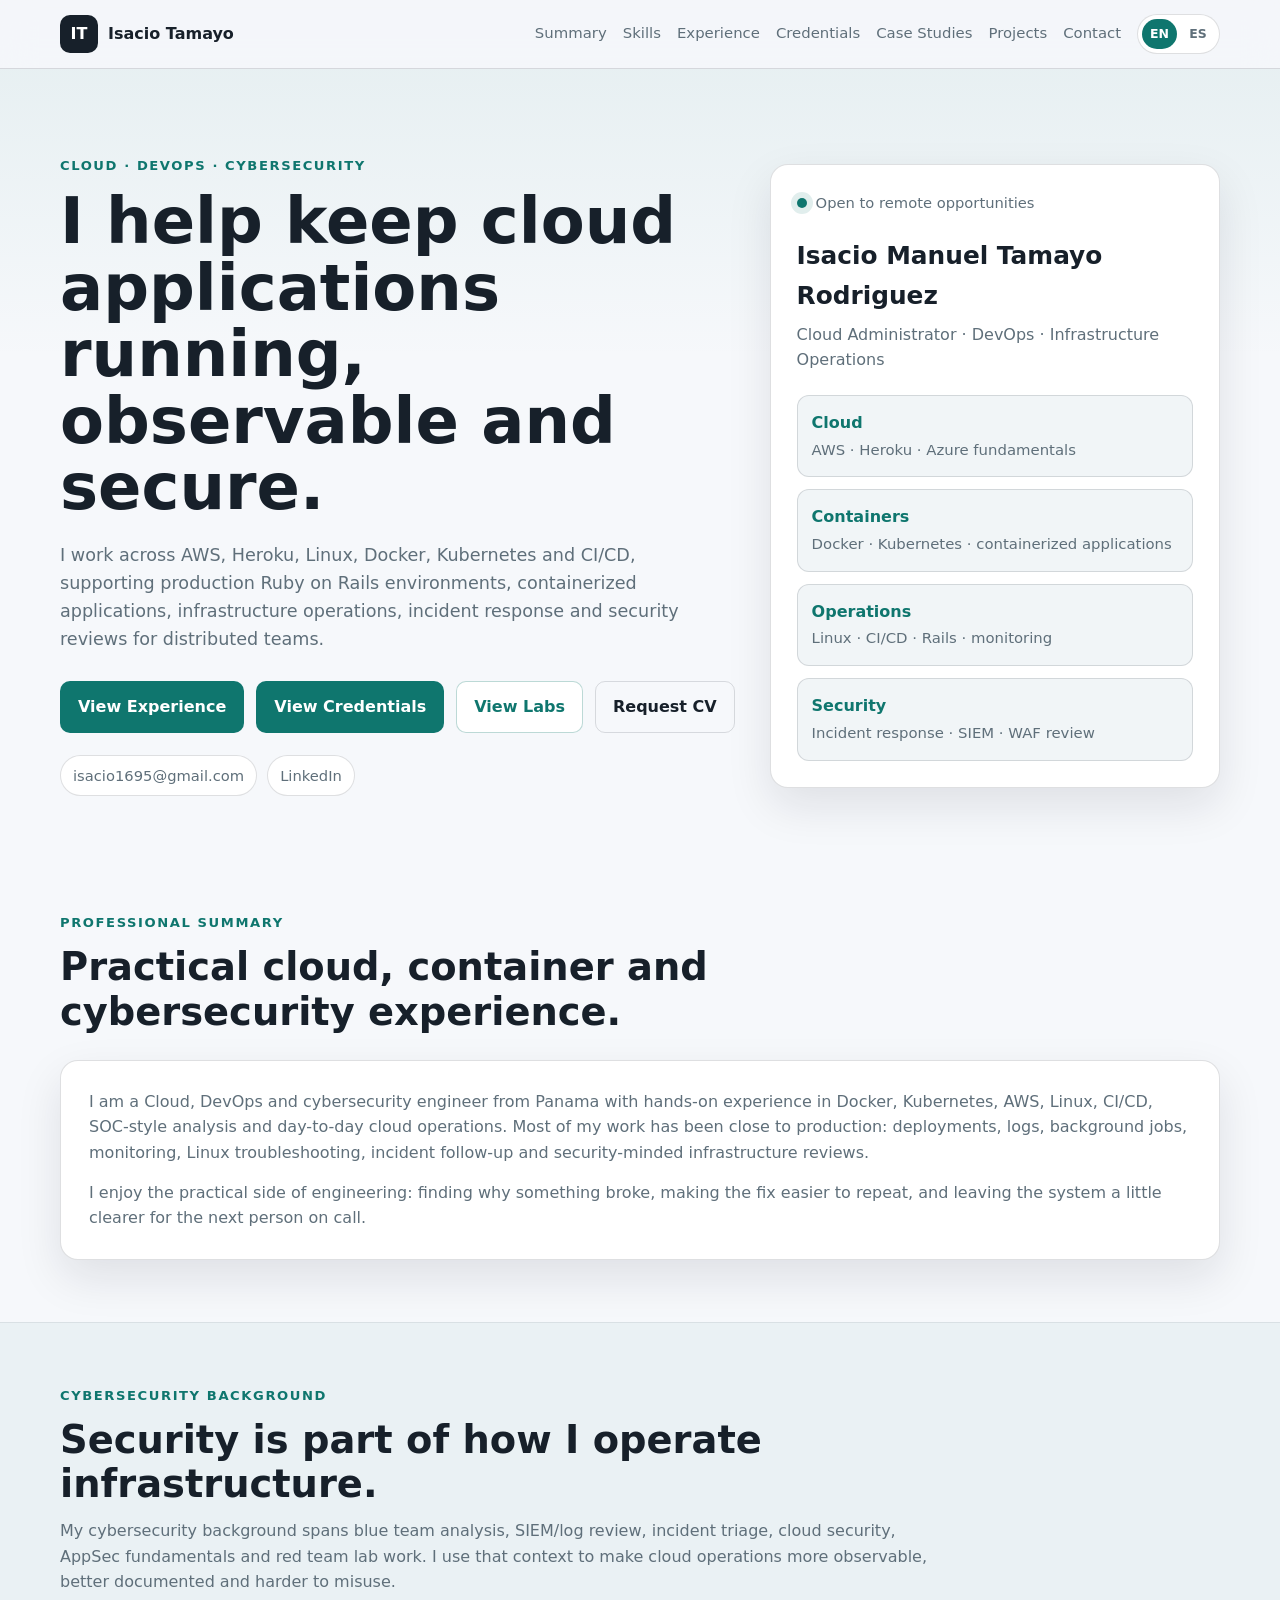
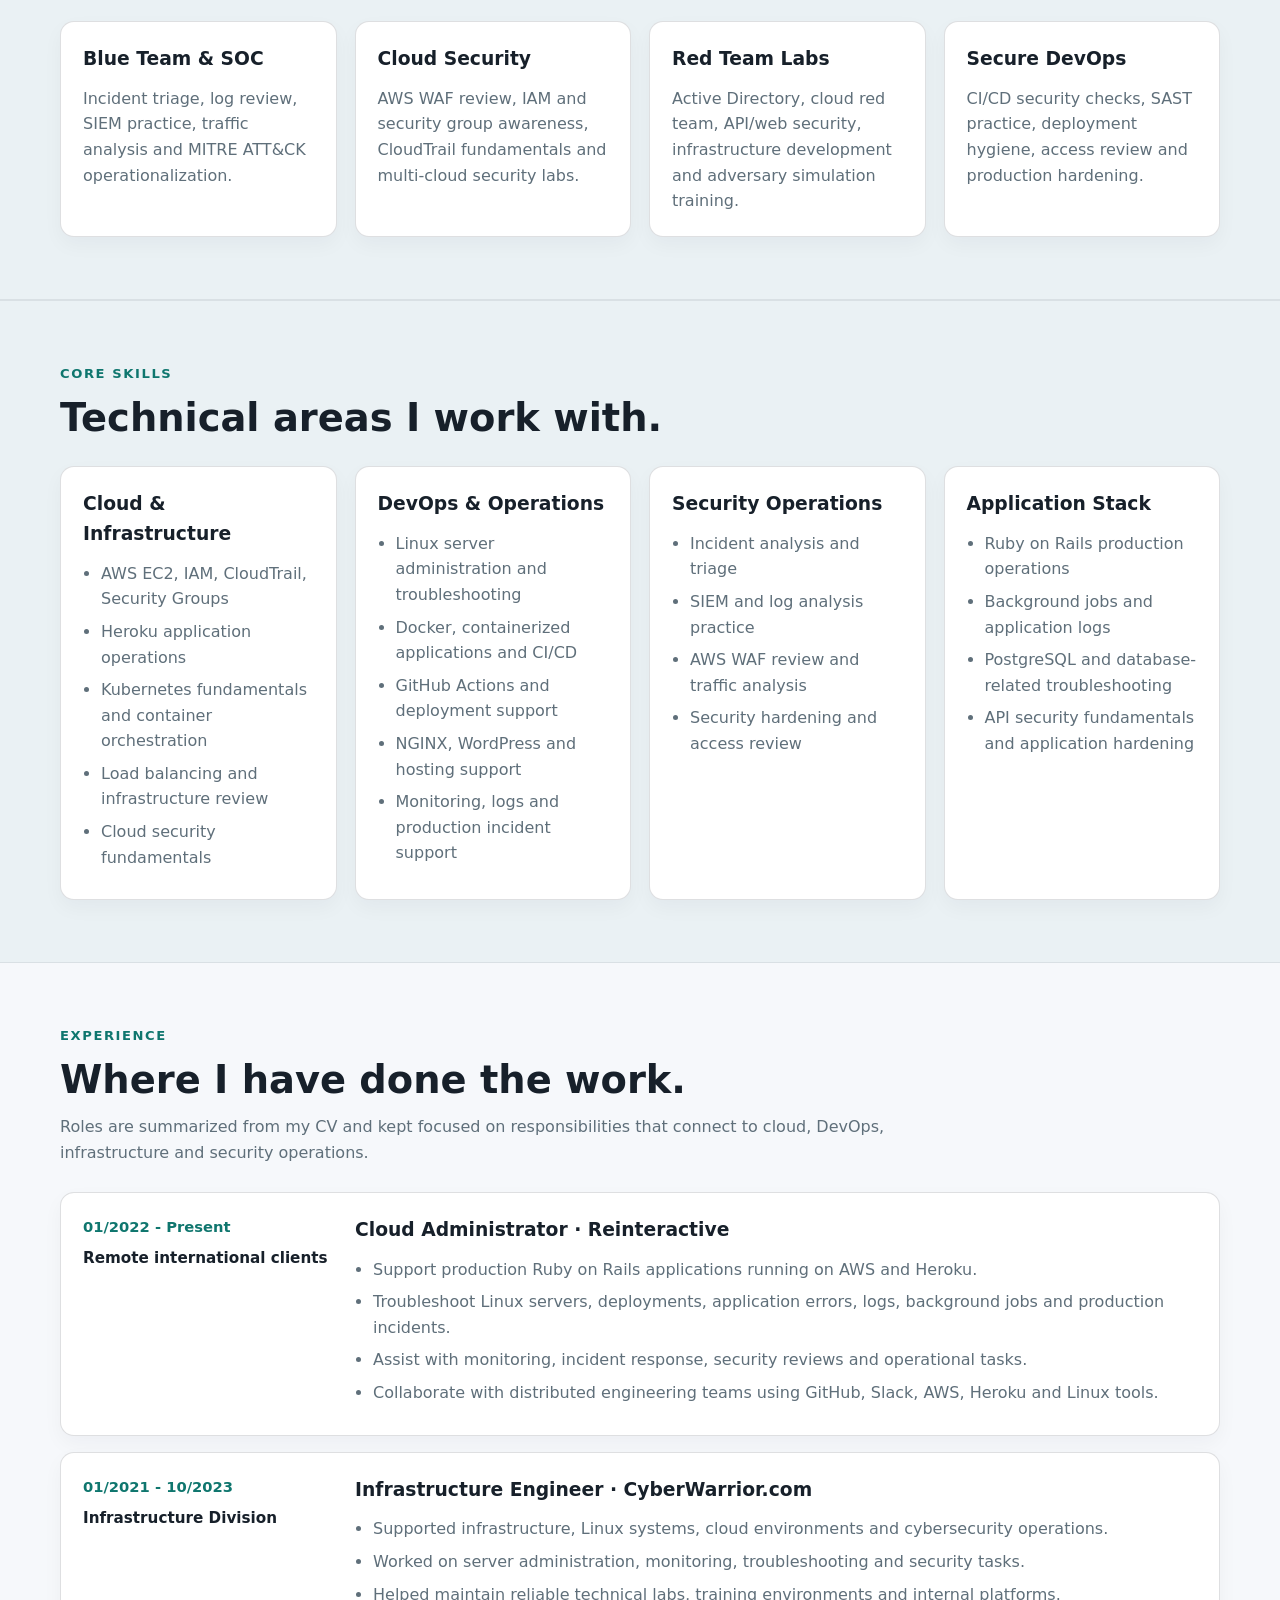
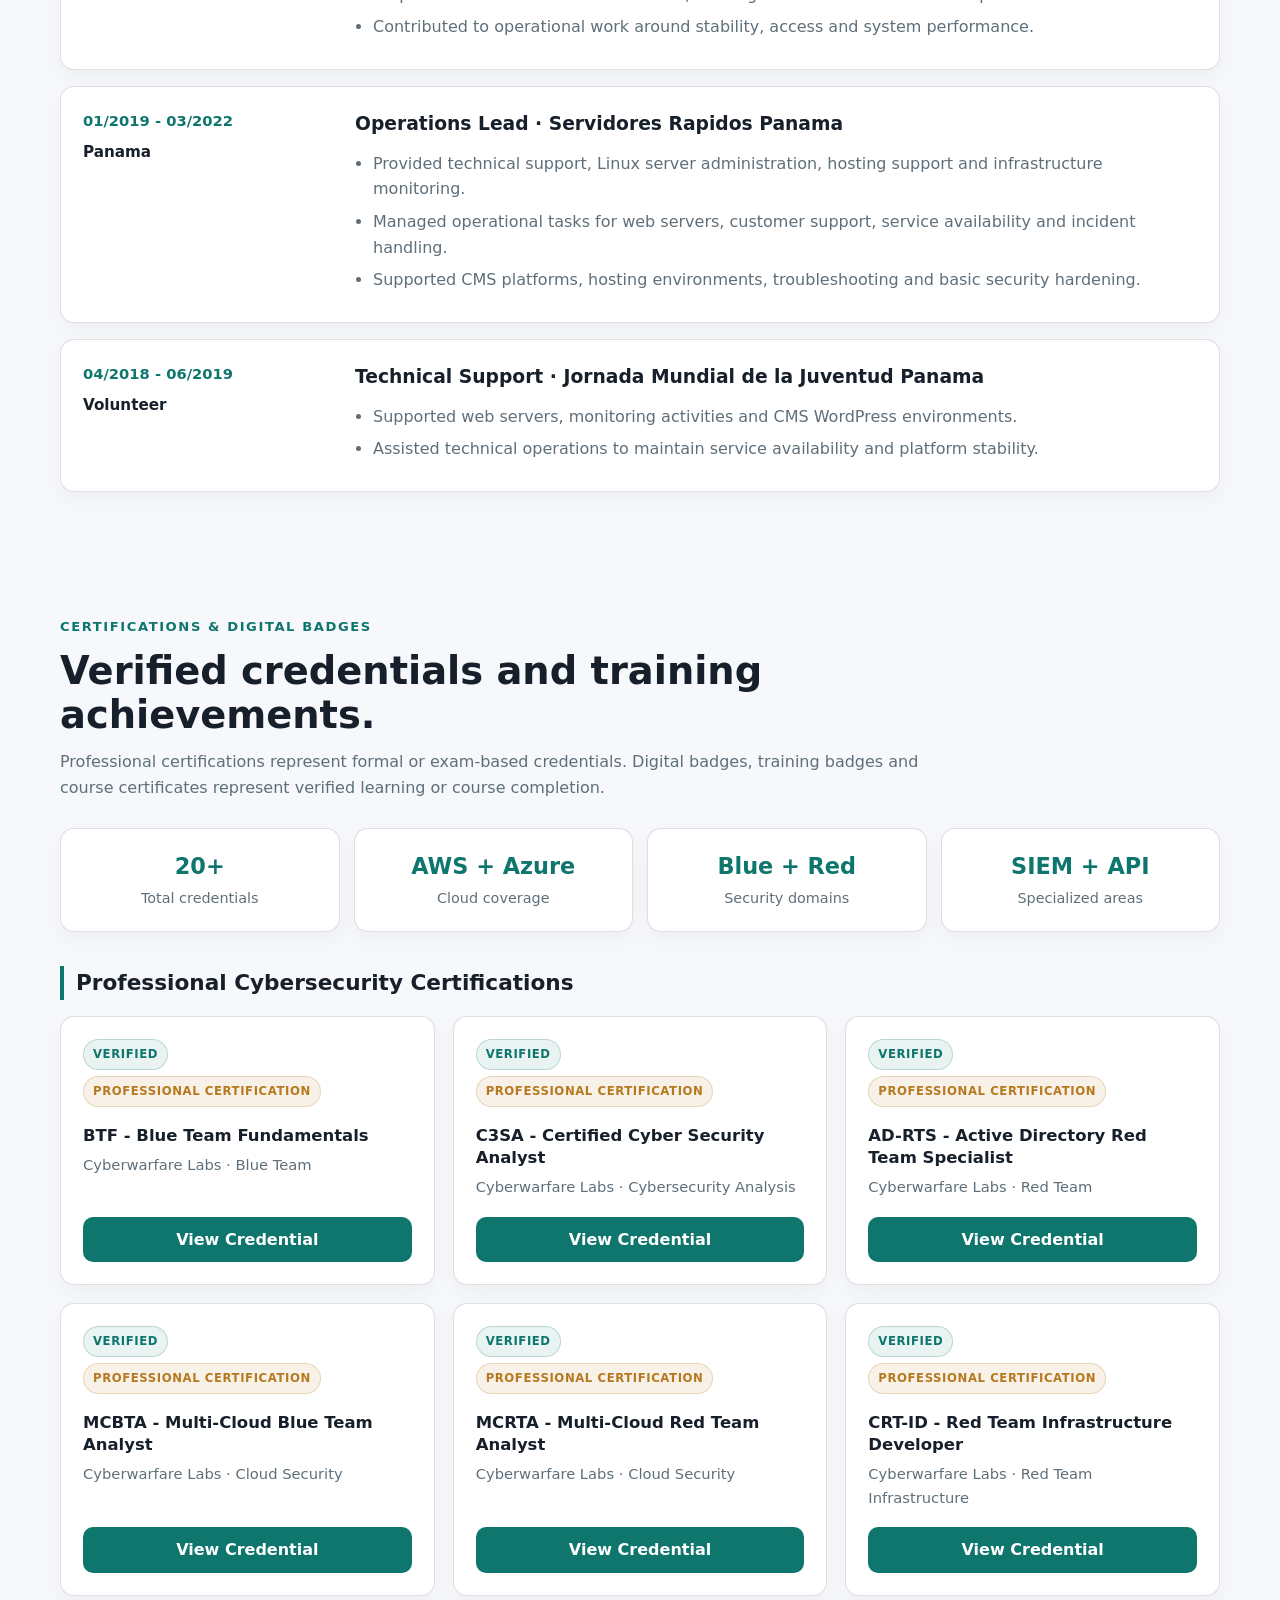
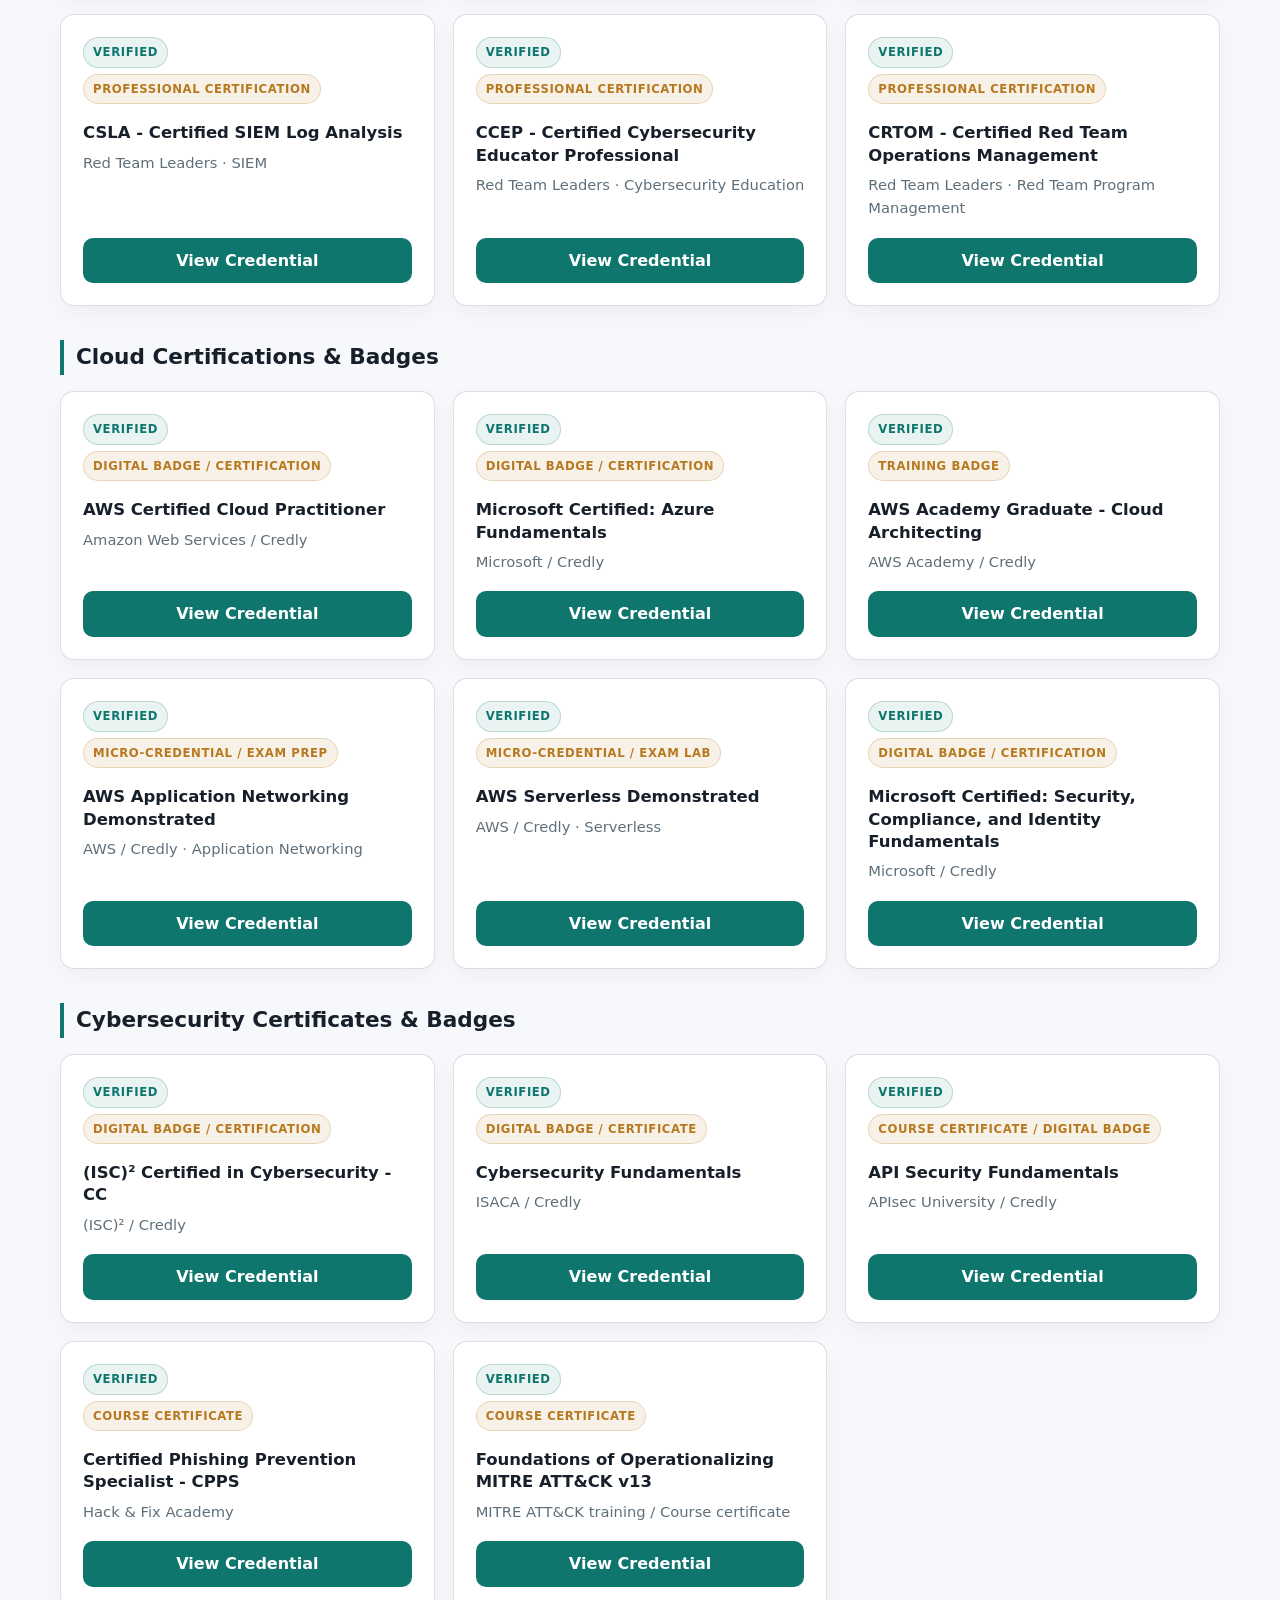
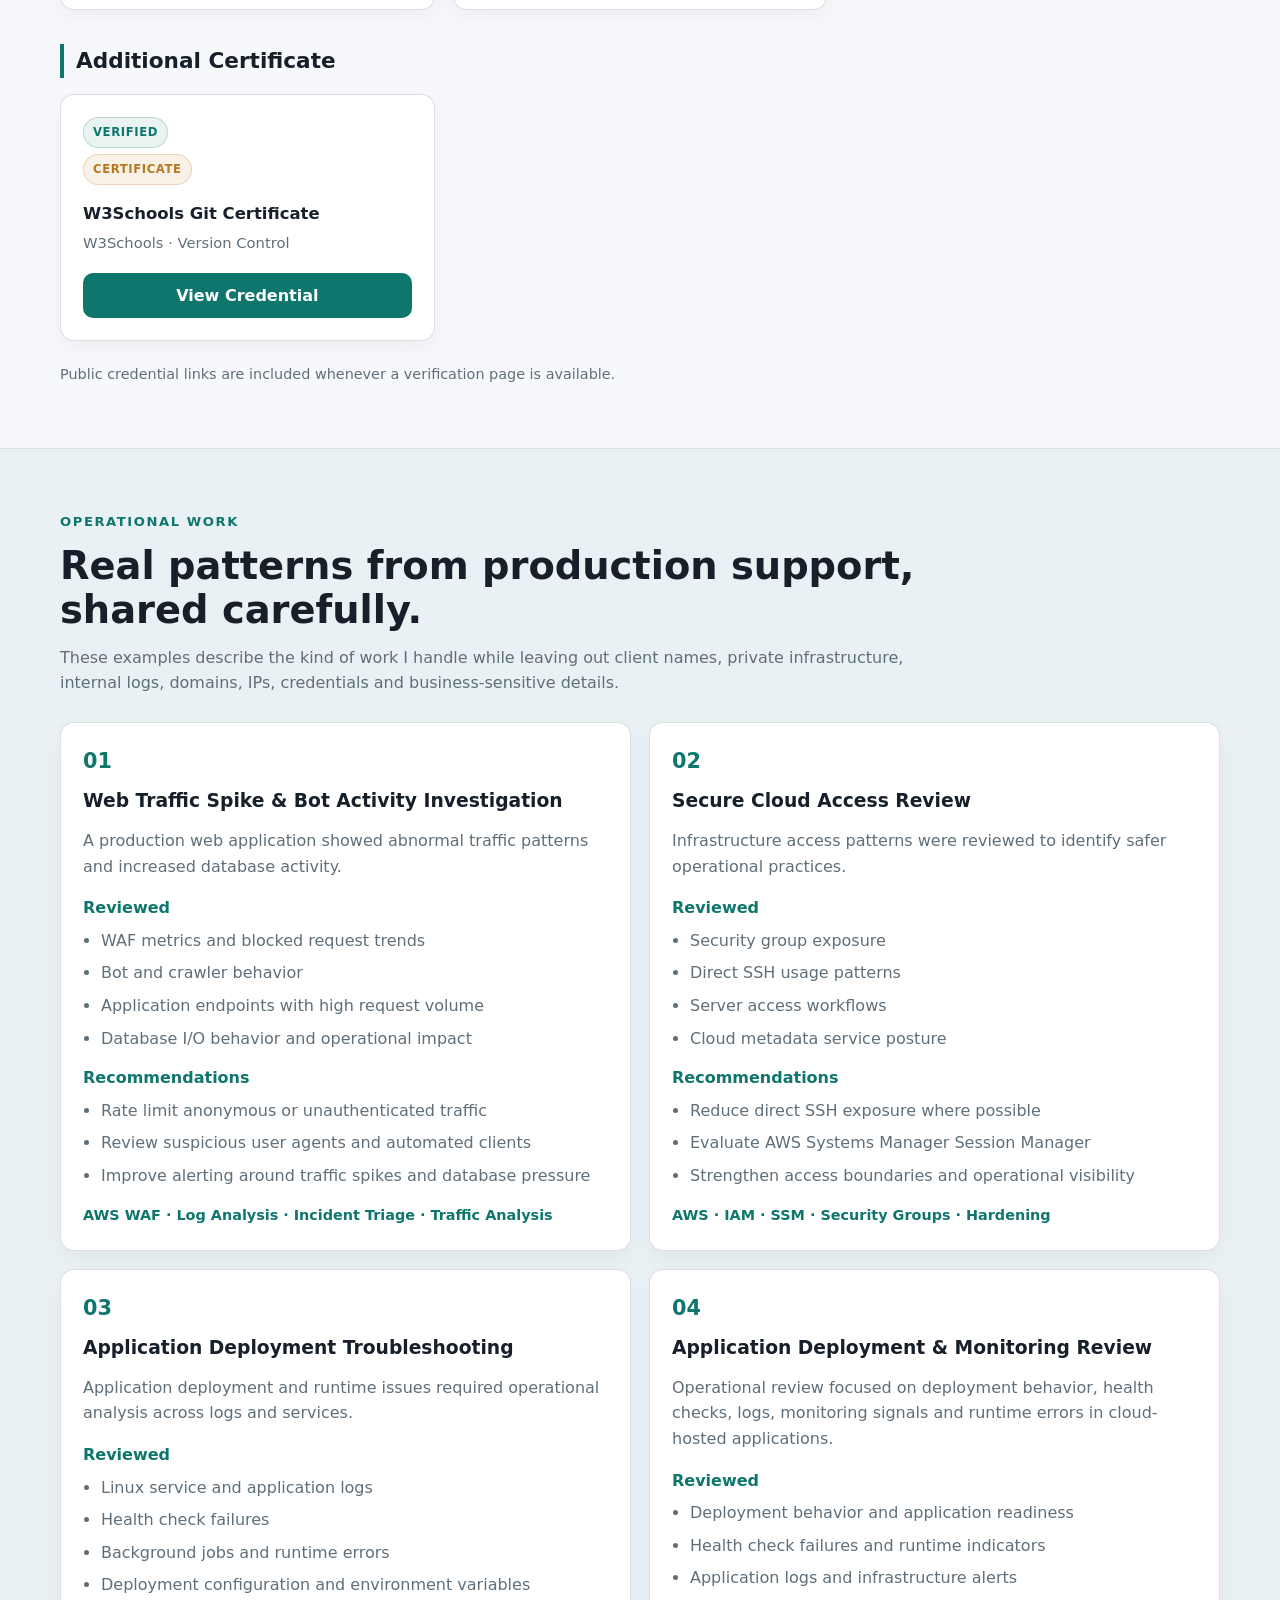
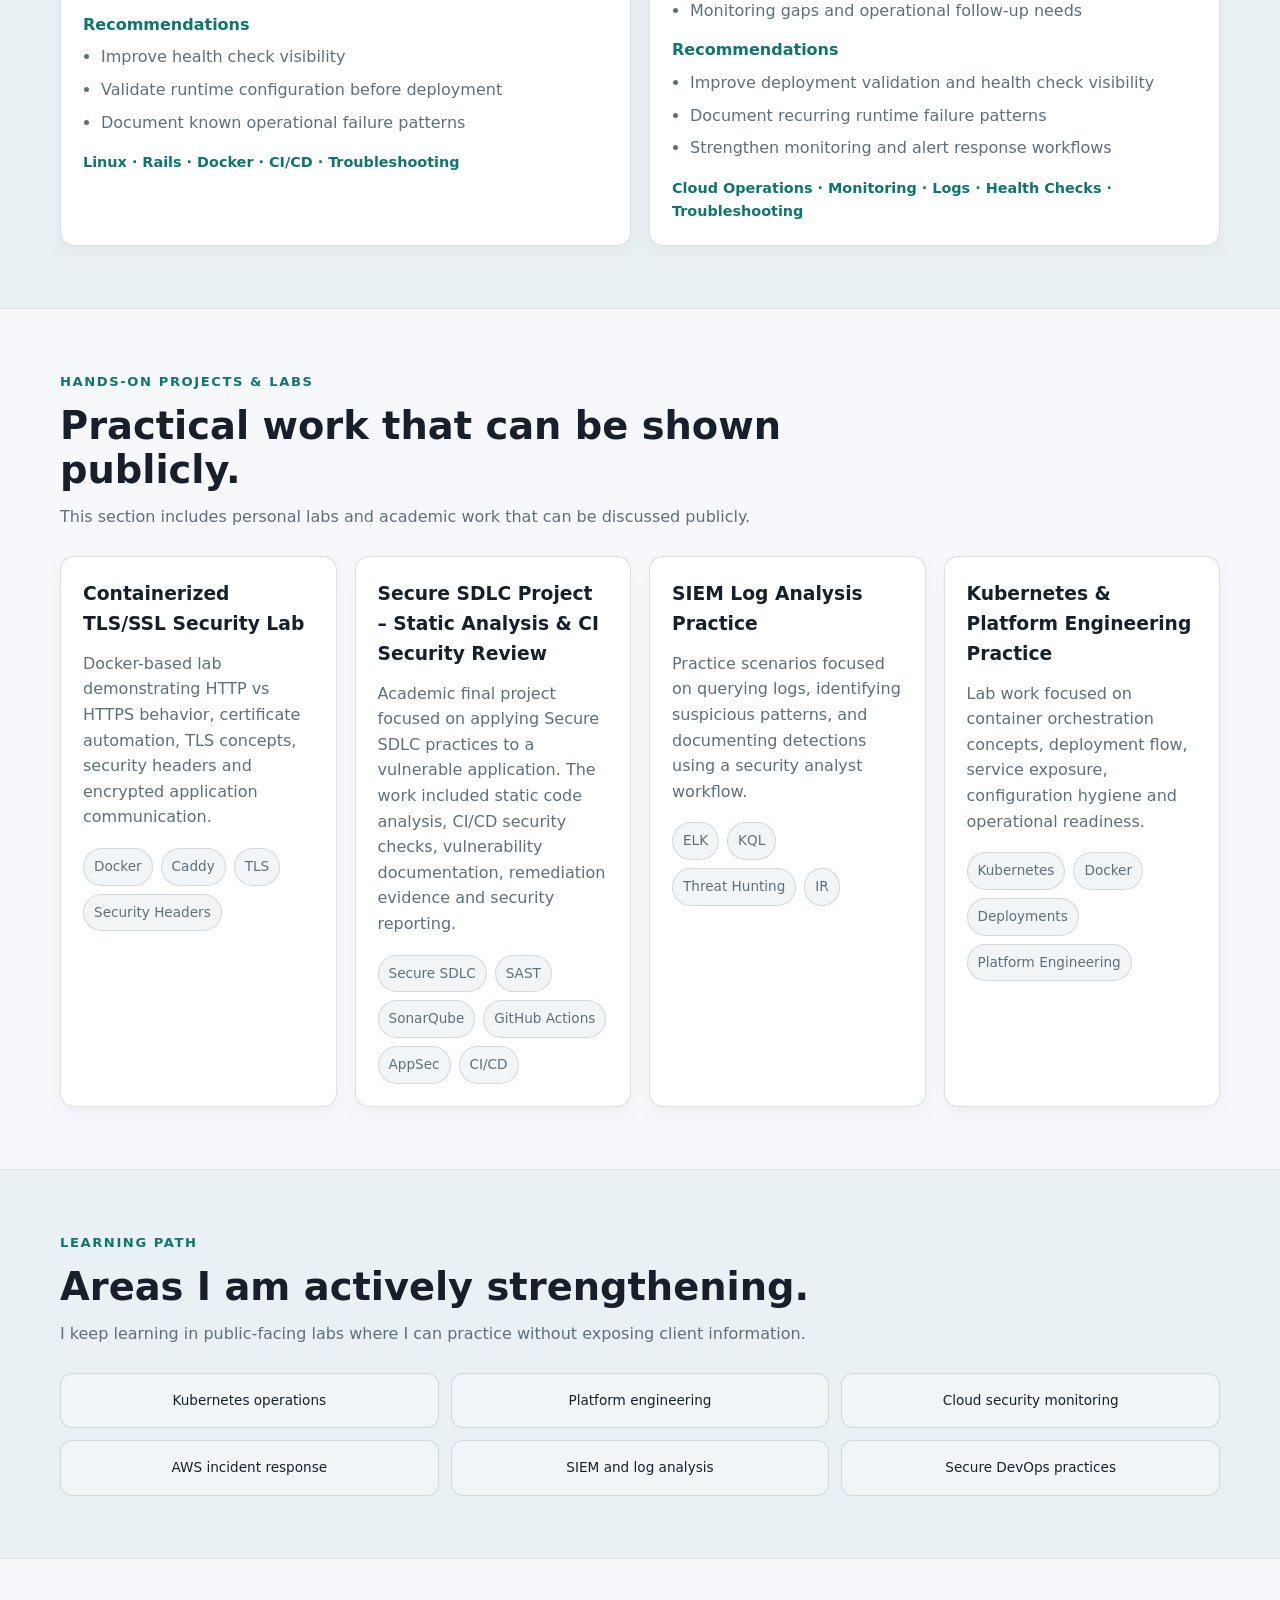
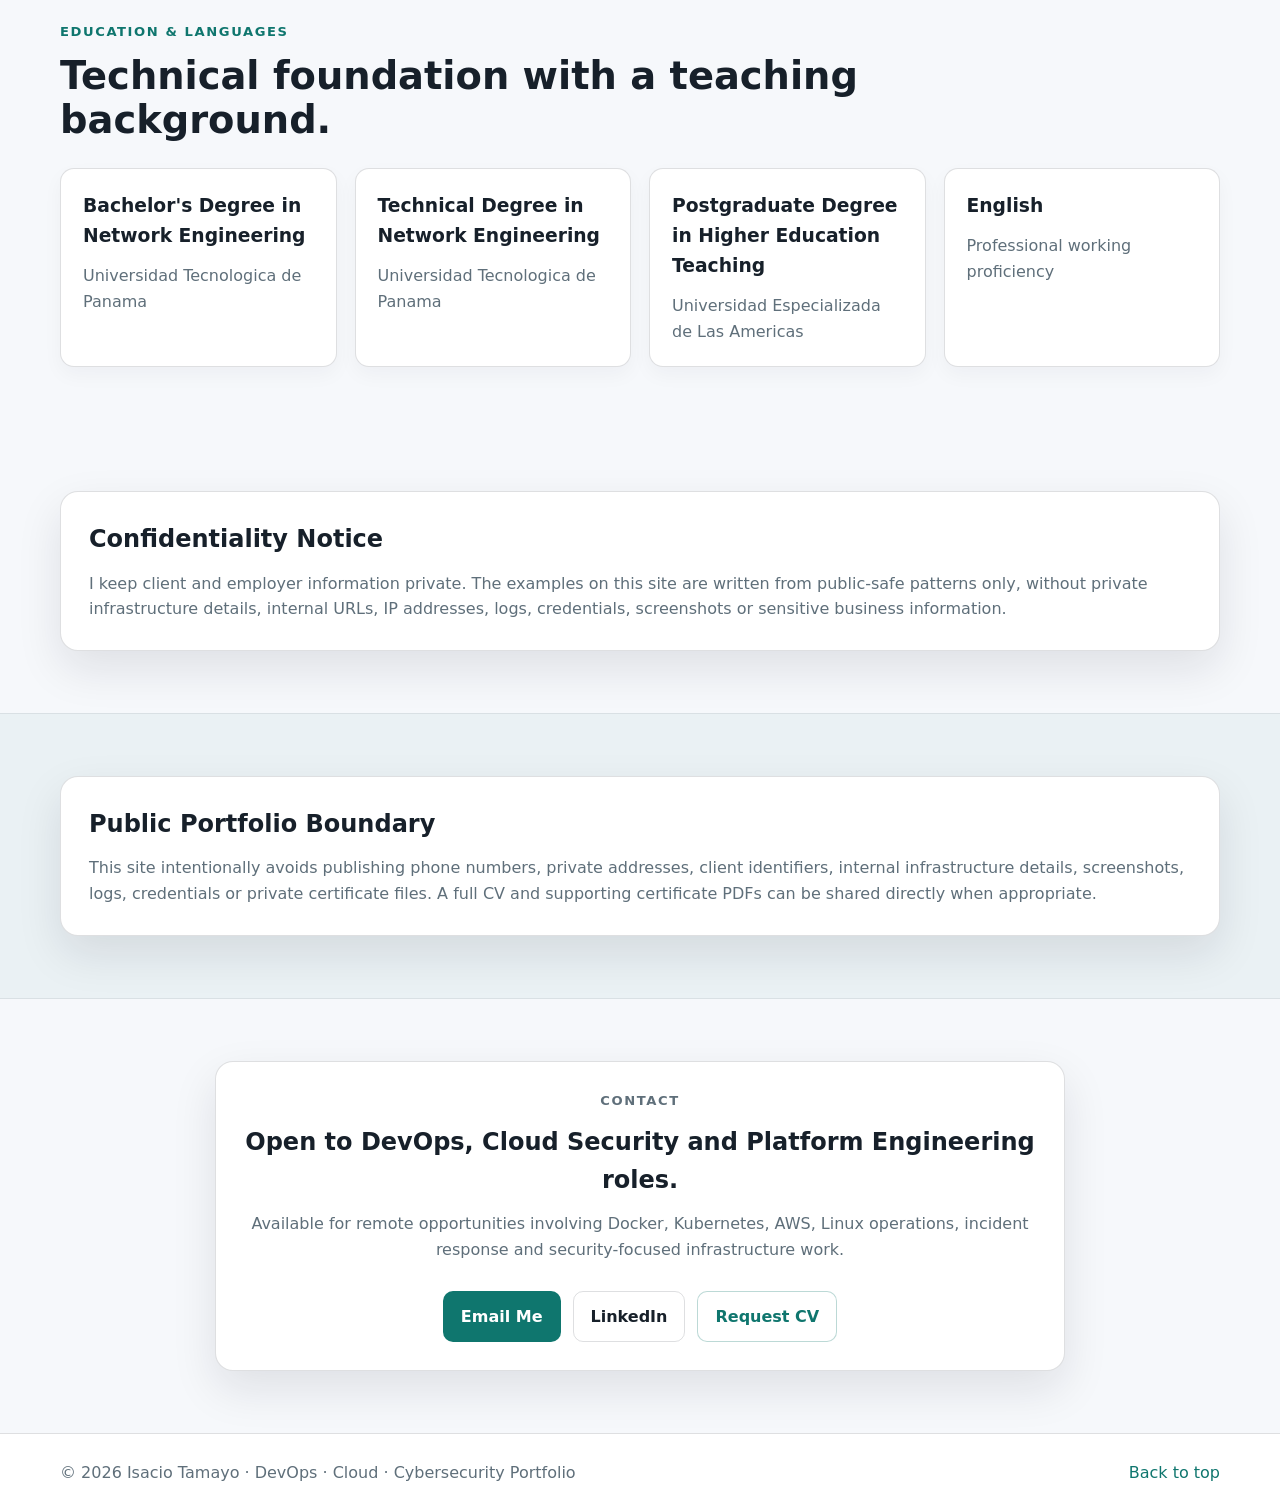
==== index.html @ c81ea937 "update portafolio" ====
<!DOCTYPE html>
<html lang="en">
<head>
  <meta charset="UTF-8" />
  <meta name="viewport" content="width=device-width, initial-scale=1.0" />

  <title>Isacio Tamayo | Cloud, DevOps & Cybersecurity Engineer</title>
  <meta name="description" content="Cloud, DevOps and Cybersecurity portfolio for Isacio Tamayo, focused on Docker, Kubernetes, AWS, Linux, CI/CD, production support, cloud security and incident response." />
  <meta name="author" content="Isacio Tamayo" />

  <meta property="og:title" content="Isacio Tamayo | Cloud, DevOps & Cybersecurity Engineer" />
  <meta property="og:description" content="Portfolio covering Docker, Kubernetes, AWS, Linux operations, CI/CD, production troubleshooting, blue team analysis, red team labs and cloud security." />
  <meta property="og:type" content="website" />
  <link rel="alternate" hreflang="en" href="index.html" />
  <link rel="alternate" hreflang="es" href="es.html" />

  <link rel="stylesheet" href="assets/css/styles.css" />
</head>

<body>
  <header class="site-header">
    <div class="container nav-wrap">
      <a class="brand" href="#top" aria-label="Home">
        <span class="brand-mark">IT</span>
        <span>Isacio Tamayo</span>
      </a>

      <div class="nav-right">
        <nav class="desktop-nav" aria-label="Main navigation">
          <a href="#summary">Summary</a>
          <a href="#skills">Skills</a>
          <a href="#experience">Experience</a>
          <a class="nav-priority" href="#certifications">Credentials</a>
          <a href="#case-studies">Case Studies</a>
          <a class="nav-priority" href="#projects">Projects</a>
          <a class="nav-priority" href="#contact">Contact</a>
        </nav>
        <div class="language-switch" aria-label="Language selector">
          <a class="active" href="index.html" aria-current="page">EN</a>
          <a href="es.html">ES</a>
        </div>
      </div>
    </div>
  </header>

  <main id="top">
    <section class="hero">
      <div class="container hero-grid">
        <div class="hero-content">
          <p class="eyebrow">Cloud · DevOps · Cybersecurity</p>
          <h1>I help keep cloud applications running, observable and secure.</h1>
          <p class="hero-text">
            I work across AWS, Heroku, Linux, Docker, Kubernetes and CI/CD, supporting production
            Ruby on Rails environments, containerized applications, infrastructure operations,
            incident response and security reviews for distributed teams.
          </p>

          <div class="hero-actions">
            <a class="btn primary" href="#experience">View Experience</a>
            <a class="btn primary" href="#certifications">View Credentials</a>
            <a class="btn secondary" href="#projects">View Labs</a>
            <a class="btn ghost" href="mailto:isacio1695@gmail.com?subject=CV%20request%20-%20Isacio%20Tamayo">Request CV</a>
          </div>

          <div class="contact-pills">
            <a href="mailto:isacio1695@gmail.com">isacio1695@gmail.com</a>
            <a href="https://www.linkedin.com/in/isaciotamayo/" target="_blank" rel="noopener noreferrer">LinkedIn</a>
          </div>
        </div>

        <aside class="hero-card" aria-label="Profile snapshot">
          <div class="hero-card-top">
            <span class="status-dot"></span>
            <span>Open to remote opportunities</span>
          </div>

          <h2>Isacio Manuel Tamayo Rodriguez</h2>
          <p>Cloud Administrator · DevOps · Infrastructure Operations</p>

          <div class="snapshot-grid">
            <div>
              <strong>Cloud</strong>
              <span>AWS · Heroku · Azure fundamentals</span>
            </div>
            <div>
              <strong>Containers</strong>
              <span>Docker · Kubernetes · containerized applications</span>
            </div>
            <div>
              <strong>Operations</strong>
              <span>Linux · CI/CD · Rails · monitoring</span>
            </div>
            <div>
              <strong>Security</strong>
              <span>Incident response · SIEM · WAF review</span>
            </div>
          </div>
        </aside>
      </div>
    </section>

    <section id="summary" class="section">
      <div class="container">
        <div class="section-heading">
          <p class="eyebrow">Professional Summary</p>
          <h2>Practical cloud, container and cybersecurity experience.</h2>
        </div>

        <div class="summary-card">
          <p>
            I am a Cloud, DevOps and cybersecurity engineer from Panama with hands-on experience in Docker,
            Kubernetes, AWS, Linux, CI/CD, SOC-style analysis and day-to-day cloud operations. Most of my work has been close
            to production: deployments, logs, background jobs, monitoring, Linux troubleshooting,
            incident follow-up and security-minded infrastructure reviews.
          </p>
          <p>
            I enjoy the practical side of engineering: finding why something broke, making the fix easier
            to repeat, and leaving the system a little clearer for the next person on call.
          </p>
        </div>
      </div>
    </section>

    <section id="security-background" class="section alt">
      <div class="container">
        <div class="section-heading">
          <p class="eyebrow">Cybersecurity Background</p>
          <h2>Security is part of how I operate infrastructure.</h2>
          <p class="section-note">
            My cybersecurity background spans blue team analysis, SIEM/log review, incident triage,
            cloud security, AppSec fundamentals and red team lab work. I use that context to make cloud
            operations more observable, better documented and harder to misuse.
          </p>
        </div>

        <div class="security-grid">
          <article class="security-card">
            <h3>Blue Team & SOC</h3>
            <p>Incident triage, log review, SIEM practice, traffic analysis and MITRE ATT&CK operationalization.</p>
          </article>
          <article class="security-card">
            <h3>Cloud Security</h3>
            <p>AWS WAF review, IAM and security group awareness, CloudTrail fundamentals and multi-cloud security labs.</p>
          </article>
          <article class="security-card">
            <h3>Red Team Labs</h3>
            <p>Active Directory, cloud red team, API/web security, infrastructure development and adversary simulation training.</p>
          </article>
          <article class="security-card">
            <h3>Secure DevOps</h3>
            <p>CI/CD security checks, SAST practice, deployment hygiene, access review and production hardening.</p>
          </article>
        </div>
      </div>
    </section>

    <section id="skills" class="section alt">
      <div class="container">
        <div class="section-heading">
          <p class="eyebrow">Core Skills</p>
          <h2>Technical areas I work with.</h2>
        </div>

        <div class="skills-grid">
          <article class="skill-card">
            <h3>Cloud & Infrastructure</h3>
            <ul>
              <li>AWS EC2, IAM, CloudTrail, Security Groups</li>
              <li>Heroku application operations</li>
              <li>Kubernetes fundamentals and container orchestration</li>
              <li>Load balancing and infrastructure review</li>
              <li>Cloud security fundamentals</li>
            </ul>
          </article>

          <article class="skill-card">
            <h3>DevOps & Operations</h3>
            <ul>
              <li>Linux server administration and troubleshooting</li>
              <li>Docker, containerized applications and CI/CD</li>
              <li>GitHub Actions and deployment support</li>
              <li>NGINX, WordPress and hosting support</li>
              <li>Monitoring, logs and production incident support</li>
            </ul>
          </article>

          <article class="skill-card">
            <h3>Security Operations</h3>
            <ul>
              <li>Incident analysis and triage</li>
              <li>SIEM and log analysis practice</li>
              <li>AWS WAF review and traffic analysis</li>
              <li>Security hardening and access review</li>
            </ul>
          </article>

          <article class="skill-card">
            <h3>Application Stack</h3>
            <ul>
              <li>Ruby on Rails production operations</li>
              <li>Background jobs and application logs</li>
              <li>PostgreSQL and database-related troubleshooting</li>
              <li>API security fundamentals and application hardening</li>
            </ul>
          </article>
        </div>
      </div>
    </section>

    <section id="experience" class="section">
      <div class="container">
        <div class="section-heading">
          <p class="eyebrow">Experience</p>
          <h2>Where I have done the work.</h2>
          <p class="section-note">
            Roles are summarized from my CV and kept focused on responsibilities that connect to cloud,
            DevOps, infrastructure and security operations.
          </p>
        </div>

        <div class="experience-list">
          <article class="experience-card">
            <div class="experience-meta">
              <span>01/2022 - Present</span>
              <strong>Remote international clients</strong>
            </div>
            <div>
              <h3>Cloud Administrator · Reinteractive</h3>
              <ul>
                <li>Support production Ruby on Rails applications running on AWS and Heroku.</li>
                <li>Troubleshoot Linux servers, deployments, application errors, logs, background jobs and production incidents.</li>
                <li>Assist with monitoring, incident response, security reviews and operational tasks.</li>
                <li>Collaborate with distributed engineering teams using GitHub, Slack, AWS, Heroku and Linux tools.</li>
              </ul>
            </div>
          </article>

          <article class="experience-card">
            <div class="experience-meta">
              <span>01/2021 - 10/2023</span>
              <strong>Infrastructure Division</strong>
            </div>
            <div>
              <h3>Infrastructure Engineer · CyberWarrior.com</h3>
              <ul>
                <li>Supported infrastructure, Linux systems, cloud environments and cybersecurity operations.</li>
                <li>Worked on server administration, monitoring, troubleshooting and security tasks.</li>
                <li>Helped maintain reliable technical labs, training environments and internal platforms.</li>
                <li>Contributed to operational work around stability, access and system performance.</li>
              </ul>
            </div>
          </article>

          <article class="experience-card">
            <div class="experience-meta">
              <span>01/2019 - 03/2022</span>
              <strong>Panama</strong>
            </div>
            <div>
              <h3>Operations Lead · Servidores Rapidos Panama</h3>
              <ul>
                <li>Provided technical support, Linux server administration, hosting support and infrastructure monitoring.</li>
                <li>Managed operational tasks for web servers, customer support, service availability and incident handling.</li>
                <li>Supported CMS platforms, hosting environments, troubleshooting and basic security hardening.</li>
              </ul>
            </div>
          </article>

          <article class="experience-card">
            <div class="experience-meta">
              <span>04/2018 - 06/2019</span>
              <strong>Volunteer</strong>
            </div>
            <div>
              <h3>Technical Support · Jornada Mundial de la Juventud Panama</h3>
              <ul>
                <li>Supported web servers, monitoring activities and CMS WordPress environments.</li>
                <li>Assisted technical operations to maintain service availability and platform stability.</li>
              </ul>
            </div>
          </article>
        </div>
      </div>
    </section>

    <section id="certifications" class="section">
      <div class="container">
        <div class="section-heading">
          <p class="eyebrow">Certifications & Digital Badges</p>
          <h2>Verified credentials and training achievements.</h2>
          <p class="section-note">
            Professional certifications represent formal or exam-based credentials. Digital badges, training badges
            and course certificates represent verified learning or course completion.
          </p>
        </div>

        <div class="credential-stats">
          <div><strong>20+</strong><span>Total credentials</span></div>
          <div><strong>AWS + Azure</strong><span>Cloud coverage</span></div>
          <div><strong>Blue + Red</strong><span>Security domains</span></div>
          <div><strong>SIEM + API</strong><span>Specialized areas</span></div>
        </div>

        <div class="credential-section">
          <h3>Professional Cybersecurity Certifications</h3>
          <div class="credential-grid">
            <article class="credential-card">
              <span class="badge verified">Verified</span>
              <span class="badge type">Professional Certification</span>
              <h4>BTF - Blue Team Fundamentals</h4>
              <p>Cyberwarfare Labs · Blue Team</p>
              <a href="https://labs.cyberwarfare.live/credential/achievement/69460b5f9f54e3df3cbbfce0" target="_blank" rel="noopener noreferrer">View Credential</a>
            </article>

            <article class="credential-card">
              <span class="badge verified">Verified</span>
              <span class="badge type">Professional Certification</span>
              <h4>C3SA - Certified Cyber Security Analyst</h4>
              <p>Cyberwarfare Labs · Cybersecurity Analysis</p>
              <a href="https://labs.cyberwarfare.live/credential/achievement/696ad4a96d896ee834707cb6" target="_blank" rel="noopener noreferrer">View Credential</a>
            </article>

            <article class="credential-card">
              <span class="badge verified">Verified</span>
              <span class="badge type">Professional Certification</span>
              <h4>AD-RTS - Active Directory Red Team Specialist</h4>
              <p>Cyberwarfare Labs · Red Team</p>
              <a href="https://labs.cyberwarfare.live/credential/achievement/69ef076441c9cc82906744a0" target="_blank" rel="noopener noreferrer">View Credential</a>
            </article>

            <article class="credential-card">
              <span class="badge verified">Verified</span>
              <span class="badge type">Professional Certification</span>
              <h4>MCBTA - Multi-Cloud Blue Team Analyst</h4>
              <p>Cyberwarfare Labs · Cloud Security</p>
              <a href="https://labs.cyberwarfare.live/credential/achievement/69be17f53f6937a0d91e0193" target="_blank" rel="noopener noreferrer">View Credential</a>
            </article>

            <article class="credential-card">
              <span class="badge verified">Verified</span>
              <span class="badge type">Professional Certification</span>
              <h4>MCRTA - Multi-Cloud Red Team Analyst</h4>
              <p>Cyberwarfare Labs · Cloud Security</p>
              <a href="https://labs.cyberwarfare.live/credential/achievement/69b8d61ac7ba6425e4980924" target="_blank" rel="noopener noreferrer">View Credential</a>
            </article>

            <article class="credential-card">
              <span class="badge verified">Verified</span>
              <span class="badge type">Professional Certification</span>
              <h4>CRT-ID - Red Team Infrastructure Developer</h4>
              <p>Cyberwarfare Labs · Red Team Infrastructure</p>
              <a href="https://labs.cyberwarfare.live/credential/achievement/69f3f2f10f828a8de6c752f9" target="_blank" rel="noopener noreferrer">View Credential</a>
            </article>

            <article class="credential-card">
              <span class="badge verified">Verified</span>
              <span class="badge type">Professional Certification</span>
              <h4>CSLA - Certified SIEM Log Analysis</h4>
              <p>Red Team Leaders · SIEM</p>
              <a href="https://courses.redteamleaders.com/exam-completion/099fa897246fdd3c" target="_blank" rel="noopener noreferrer">View Credential</a>
            </article>

            <article class="credential-card">
              <span class="badge verified">Verified</span>
              <span class="badge type">Professional Certification</span>
              <h4>CCEP - Certified Cybersecurity Educator Professional</h4>
              <p>Red Team Leaders · Cybersecurity Education</p>
              <a href="https://courses.redteamleaders.com/exam-completion/eac57de91b47fc5b" target="_blank" rel="noopener noreferrer">View Credential</a>
            </article>

            <article class="credential-card">
              <span class="badge verified">Verified</span>
              <span class="badge type">Professional Certification</span>
              <h4>CRTOM - Certified Red Team Operations Management</h4>
              <p>Red Team Leaders · Red Team Program Management</p>
              <a href="https://courses.redteamleaders.com/exam-completion/c17ff7d2aab192f2" target="_blank" rel="noopener noreferrer">View Credential</a>
            </article>
          </div>
        </div>

        <div class="credential-section">
          <h3>Cloud Certifications & Badges</h3>
          <div class="credential-grid">
            <article class="credential-card">
              <span class="badge verified">Verified</span>
              <span class="badge type">Digital Badge / Certification</span>
              <h4>AWS Certified Cloud Practitioner</h4>
              <p>Amazon Web Services / Credly</p>
              <a href="https://www.credly.com/badges/c8dfe8b6-7400-4ade-a964-c6189845dde5/public_url" target="_blank" rel="noopener noreferrer">View Credential</a>
            </article>

            <article class="credential-card">
              <span class="badge verified">Verified</span>
              <span class="badge type">Digital Badge / Certification</span>
              <h4>Microsoft Certified: Azure Fundamentals</h4>
              <p>Microsoft / Credly</p>
              <a href="https://www.credly.com/badges/b7243565-e5a3-4419-88e7-b3b315193b72/public_url" target="_blank" rel="noopener noreferrer">View Credential</a>
            </article>

            <article class="credential-card">
              <span class="badge verified">Verified</span>
              <span class="badge type">Training Badge</span>
              <h4>AWS Academy Graduate - Cloud Architecting</h4>
              <p>AWS Academy / Credly</p>
              <a href="https://www.credly.com/badges/f8daa647-c096-4b6d-a9be-473a920c295f/public_url" target="_blank" rel="noopener noreferrer">View Credential</a>
            </article>

            <article class="credential-card">
              <span class="badge verified">Verified</span>
              <span class="badge type">Micro-Credential / Exam Prep</span>
              <h4>AWS Application Networking Demonstrated</h4>
              <p>AWS / Credly · Application Networking</p>
              <a href="https://www.credly.com/badges/02b6043b-ed11-46bf-a0ef-a21d31ae5cbf/public_url" target="_blank" rel="noopener noreferrer">View Credential</a>
            </article>

            <article class="credential-card">
              <span class="badge verified">Verified</span>
              <span class="badge type">Micro-Credential / Exam Lab</span>
              <h4>AWS Serverless Demonstrated</h4>
              <p>AWS / Credly · Serverless</p>
              <a href="https://www.credly.com/badges/8a509969-a698-4201-ba69-38c92fb5b371/public_url" target="_blank" rel="noopener noreferrer">View Credential</a>
            </article>

            <article class="credential-card">
              <span class="badge verified">Verified</span>
              <span class="badge type">Digital Badge / Certification</span>
              <h4>Microsoft Certified: Security, Compliance, and Identity Fundamentals</h4>
              <p>Microsoft / Credly</p>
              <a href="https://www.credly.com/badges/28e27e4c-d1f8-4c7b-bf0e-d59af3b6d936/public_url" target="_blank" rel="noopener noreferrer">View Credential</a>
            </article>
          </div>
        </div>

        <div class="credential-section">
          <h3>Cybersecurity Certificates & Badges</h3>
          <div class="credential-grid">
            <article class="credential-card">
              <span class="badge verified">Verified</span>
              <span class="badge type">Digital Badge / Certification</span>
              <h4>(ISC)² Certified in Cybersecurity - CC</h4>
              <p>(ISC)² / Credly</p>
              <a href="https://www.credly.com/badges/cc5c1393-2a30-4ae9-bdca-4a72f9d54a81/public_url" target="_blank" rel="noopener noreferrer">View Credential</a>
            </article>

            <article class="credential-card">
              <span class="badge verified">Verified</span>
              <span class="badge type">Digital Badge / Certificate</span>
              <h4>Cybersecurity Fundamentals</h4>
              <p>ISACA / Credly</p>
              <a href="https://www.credly.com/badges/f949cec2-73e9-4dce-9a60-4c4a92e8689a/public_url" target="_blank" rel="noopener noreferrer">View Credential</a>
            </article>

            <article class="credential-card">
              <span class="badge verified">Verified</span>
              <span class="badge type">Course Certificate / Digital Badge</span>
              <h4>API Security Fundamentals</h4>
              <p>APIsec University / Credly</p>
              <a href="https://www.credly.com/badges/e843fc69-724f-4def-8280-08baeab36c3f/public_url" target="_blank" rel="noopener noreferrer">View Credential</a>
            </article>

            <article class="credential-card">
              <span class="badge verified">Verified</span>
              <span class="badge type">Course Certificate</span>
              <h4>Certified Phishing Prevention Specialist - CPPS</h4>
              <p>Hack & Fix Academy</p>
              <a href="https://academy.hackandfix.com/certificate-page/?user=9755&course=53700" target="_blank" rel="noopener noreferrer">View Credential</a>
            </article>

            <article class="credential-card">
              <span class="badge verified">Verified</span>
              <span class="badge type">Course Certificate</span>
              <h4>Foundations of Operationalizing MITRE ATT&CK v13</h4>
              <p>MITRE ATT&CK training / Course certificate</p>
              <a href="https://www.credly.com/badges/8cf96c12-bb72-4f59-bb3b-106e9e108972/public_url" target="_blank" rel="noopener noreferrer">View Credential</a>
            </article>
          </div>
        </div>

        <div class="credential-section">
          <h3>Additional Certificate</h3>
          <div class="credential-grid single">
            <article class="credential-card">
              <span class="badge verified">Verified</span>
              <span class="badge type">Certificate</span>
              <h4>W3Schools Git Certificate</h4>
              <p>W3Schools · Version Control</p>
              <a href="https://verify.w3schools.com/1P2P8JME6N" target="_blank" rel="noopener noreferrer">View Credential</a>
            </article>
          </div>
        </div>

        <p class="credential-note">
          Public credential links are included whenever a verification page is available.
        </p>
      </div>
    </section>

    <section id="case-studies" class="section alt">
      <div class="container">
        <div class="section-heading">
          <p class="eyebrow">Operational Work</p>
          <h2>Real patterns from production support, shared carefully.</h2>
          <p class="section-note">
            These examples describe the kind of work I handle while leaving out client names,
            private infrastructure, internal logs, domains, IPs, credentials and business-sensitive details.
          </p>
        </div>

        <div class="case-grid">
          <article class="case-card">
            <div class="case-number">01</div>
            <h3>Web Traffic Spike & Bot Activity Investigation</h3>
            <p class="case-context">
              A production web application showed abnormal traffic patterns and increased database activity.
            </p>
            <h4>Reviewed</h4>
            <ul>
              <li>WAF metrics and blocked request trends</li>
              <li>Bot and crawler behavior</li>
              <li>Application endpoints with high request volume</li>
              <li>Database I/O behavior and operational impact</li>
            </ul>
            <h4>Recommendations</h4>
            <ul>
              <li>Rate limit anonymous or unauthenticated traffic</li>
              <li>Review suspicious user agents and automated clients</li>
              <li>Improve alerting around traffic spikes and database pressure</li>
            </ul>
            <p class="case-tags">AWS WAF · Log Analysis · Incident Triage · Traffic Analysis</p>
          </article>

          <article class="case-card">
            <div class="case-number">02</div>
            <h3>Secure Cloud Access Review</h3>
            <p class="case-context">
              Infrastructure access patterns were reviewed to identify safer operational practices.
            </p>
            <h4>Reviewed</h4>
            <ul>
              <li>Security group exposure</li>
              <li>Direct SSH usage patterns</li>
              <li>Server access workflows</li>
              <li>Cloud metadata service posture</li>
            </ul>
            <h4>Recommendations</h4>
            <ul>
              <li>Reduce direct SSH exposure where possible</li>
              <li>Evaluate AWS Systems Manager Session Manager</li>
              <li>Strengthen access boundaries and operational visibility</li>
            </ul>
            <p class="case-tags">AWS · IAM · SSM · Security Groups · Hardening</p>
          </article>

          <article class="case-card">
            <div class="case-number">03</div>
            <h3>Application Deployment Troubleshooting</h3>
            <p class="case-context">
              Application deployment and runtime issues required operational analysis across logs and services.
            </p>
            <h4>Reviewed</h4>
            <ul>
              <li>Linux service and application logs</li>
              <li>Health check failures</li>
              <li>Background jobs and runtime errors</li>
              <li>Deployment configuration and environment variables</li>
            </ul>
            <h4>Recommendations</h4>
            <ul>
              <li>Improve health check visibility</li>
              <li>Validate runtime configuration before deployment</li>
              <li>Document known operational failure patterns</li>
            </ul>
            <p class="case-tags">Linux · Rails · Docker · CI/CD · Troubleshooting</p>
          </article>

          <article class="case-card">
            <div class="case-number">04</div>
            <h3>Application Deployment & Monitoring Review</h3>
            <p class="case-context">
              Operational review focused on deployment behavior, health checks,
              logs, monitoring signals and runtime errors in cloud-hosted applications.
            </p>
            <h4>Reviewed</h4>
            <ul>
              <li>Deployment behavior and application readiness</li>
              <li>Health check failures and runtime indicators</li>
              <li>Application logs and infrastructure alerts</li>
              <li>Monitoring gaps and operational follow-up needs</li>
            </ul>
            <h4>Recommendations</h4>
            <ul>
              <li>Improve deployment validation and health check visibility</li>
              <li>Document recurring runtime failure patterns</li>
              <li>Strengthen monitoring and alert response workflows</li>
            </ul>
            <p class="case-tags">Cloud Operations · Monitoring · Logs · Health Checks · Troubleshooting</p>
          </article>
        </div>
      </div>
    </section>

    <section id="projects" class="section">
      <div class="container">
        <div class="section-heading">
          <p class="eyebrow">Hands-on Projects & Labs</p>
          <h2>Practical work that can be shown publicly.</h2>
          <p class="section-note">
            This section includes personal labs and academic work that can be discussed publicly.
          </p>
        </div>

        <div class="project-grid">
          <article class="project-card">
            <h3>Containerized TLS/SSL Security Lab</h3>
            <p>
              Docker-based lab demonstrating HTTP vs HTTPS behavior, certificate automation,
              TLS concepts, security headers and encrypted application communication.
            </p>
            <div class="project-tags">
              <span>Docker</span><span>Caddy</span><span>TLS</span><span>Security Headers</span>
            </div>
          </article>

          <article class="project-card">
            <h3>Secure SDLC Project – Static Analysis & CI Security Review</h3>
            <p>
              Academic final project focused on applying Secure SDLC practices to a vulnerable
              application. The work included static code analysis, CI/CD security checks,
              vulnerability documentation, remediation evidence and security reporting.
            </p>
            <div class="project-tags">
              <span>Secure SDLC</span><span>SAST</span><span>SonarQube</span><span>GitHub Actions</span><span>AppSec</span><span>CI/CD</span>
            </div>
          </article>

          <article class="project-card">
            <h3>SIEM Log Analysis Practice</h3>
            <p>
              Practice scenarios focused on querying logs, identifying suspicious patterns,
              and documenting detections using a security analyst workflow.
            </p>
            <div class="project-tags">
              <span>ELK</span><span>KQL</span><span>Threat Hunting</span><span>IR</span>
            </div>
          </article>

          <article class="project-card">
            <h3>Kubernetes & Platform Engineering Practice</h3>
            <p>
              Lab work focused on container orchestration concepts, deployment flow,
              service exposure, configuration hygiene and operational readiness.
            </p>
            <div class="project-tags">
              <span>Kubernetes</span><span>Docker</span><span>Deployments</span><span>Platform Engineering</span>
            </div>
          </article>
        </div>
      </div>
    </section>

    <section id="learning" class="section alt">
      <div class="container">
        <div class="section-heading">
          <p class="eyebrow">Learning Path</p>
          <h2>Areas I am actively strengthening.</h2>
          <p class="section-note">
            I keep learning in public-facing labs where I can practice without exposing client information.
          </p>
        </div>

        <div class="learning-grid">
          <div class="learning-item">Kubernetes operations</div>
          <div class="learning-item">Platform engineering</div>
          <div class="learning-item">Cloud security monitoring</div>
          <div class="learning-item">AWS incident response</div>
          <div class="learning-item">SIEM and log analysis</div>
          <div class="learning-item">Secure DevOps practices</div>
        </div>
      </div>
    </section>

    <section id="education" class="section">
      <div class="container">
        <div class="section-heading">
          <p class="eyebrow">Education & Languages</p>
          <h2>Technical foundation with a teaching background.</h2>
        </div>

        <div class="education-grid">
          <article class="education-card">
            <h3>Bachelor's Degree in Network Engineering</h3>
            <p>Universidad Tecnologica de Panama</p>
          </article>
          <article class="education-card">
            <h3>Technical Degree in Network Engineering</h3>
            <p>Universidad Tecnologica de Panama</p>
          </article>
          <article class="education-card">
            <h3>Postgraduate Degree in Higher Education Teaching</h3>
            <p>Universidad Especializada de Las Americas</p>
          </article>
          <article class="education-card">
            <h3>English</h3>
            <p>Professional working proficiency</p>
          </article>
        </div>
      </div>
    </section>

    <section id="confidentiality" class="section">
      <div class="container">
        <div class="confidentiality-card">
          <h2>Confidentiality Notice</h2>
          <p>
            I keep client and employer information private. The examples on this site are written from
            public-safe patterns only, without private infrastructure details, internal URLs, IP addresses,
            logs, credentials, screenshots or sensitive business information.
          </p>
        </div>
      </div>
    </section>

    <section id="privacy" class="section alt">
      <div class="container">
        <div class="confidentiality-card privacy-card">
          <h2>Public Portfolio Boundary</h2>
          <p>
            This site intentionally avoids publishing phone numbers, private addresses, client identifiers,
            internal infrastructure details, screenshots, logs, credentials or private certificate files.
            A full CV and supporting certificate PDFs can be shared directly when appropriate.
          </p>
        </div>
      </div>
    </section>

    <section id="contact" class="section contact-section">
      <div class="container">
        <div class="contact-box">
          <p class="eyebrow">Contact</p>
          <h2>Open to DevOps, Cloud Security and Platform Engineering roles.</h2>
          <p>Available for remote opportunities involving Docker, Kubernetes, AWS, Linux operations, incident response and security-focused infrastructure work.</p>

          <div class="hero-actions centered">
            <a class="btn primary" href="mailto:isacio1695@gmail.com">Email Me</a>
            <a class="btn ghost" href="https://www.linkedin.com/in/isaciotamayo/" target="_blank" rel="noopener noreferrer">LinkedIn</a>
            <a class="btn secondary" href="mailto:isacio1695@gmail.com?subject=CV%20request%20-%20Isacio%20Tamayo">Request CV</a>
          </div>
        </div>
      </div>
    </section>
  </main>

  <footer class="footer">
    <div class="container footer-inner">
      <p>© 2026 Isacio Tamayo · DevOps · Cloud · Cybersecurity Portfolio</p>
      <a href="#top">Back to top</a>
    </div>
  </footer>
</body>
</html>
---- assets/css/styles.css ----
:root{
  --bg:#f6f8fb;
  --bg-alt:#eaf1f4;
  --card:#ffffff;
  --card-2:#f1f5f7;
  --text:#17202a;
  --muted:#5f6f7a;
  --accent:#0f766e;
  --accent-2:#b7791f;
  --border:rgba(23,32,42,.14);
  --shadow:0 18px 45px rgba(15,23,42,.10);
}

*{box-sizing:border-box;margin:0;padding:0}
html{scroll-behavior:smooth}
body{
  font-family:Inter, ui-sans-serif, system-ui, -apple-system, BlinkMacSystemFont, "Segoe UI", Arial, sans-serif;
  background:
    linear-gradient(180deg,rgba(15,118,110,.08),transparent 360px),
    var(--bg);
  color:var(--text);
  line-height:1.6;
}
a{color:inherit}
a:focus-visible{outline:3px solid rgba(15,118,110,.55);outline-offset:4px}
.container{width:min(1160px,92%);margin:0 auto}

.site-header{
  position:sticky;top:0;z-index:20;
  backdrop-filter:blur(16px);
  background:rgba(246,248,251,.88);
  border-bottom:1px solid var(--border);
}
.nav-wrap{display:flex;align-items:center;justify-content:space-between;padding:14px 0}
.brand{display:flex;align-items:center;gap:10px;text-decoration:none;font-weight:850;color:var(--text)}
.brand-mark{
  width:38px;height:38px;border-radius:10px;display:grid;place-items:center;
  background:var(--text);color:#fff;font-weight:900;
}
.nav-right{display:flex;align-items:center;gap:16px}
.desktop-nav{display:flex;gap:16px}
.desktop-nav a{color:var(--muted);text-decoration:none;font-size:.93rem;transition:.2s ease;border-radius:8px}
.desktop-nav a:hover{color:var(--accent)}
.language-switch{display:flex;align-items:center;gap:4px;padding:4px;border:1px solid var(--border);border-radius:999px;background:#fff}
.language-switch a{min-width:34px;padding:5px 8px;border-radius:999px;text-align:center;color:var(--muted);font-size:.78rem;font-weight:900;text-decoration:none}
.language-switch a:hover{color:var(--accent)}
.language-switch a.active{background:var(--accent);color:#fff}

.hero{padding:86px 0 54px}
.hero-grid{display:grid;grid-template-columns:1.35fr .9fr;gap:34px;align-items:center}
.eyebrow{color:var(--accent);font-size:.82rem;letter-spacing:.12em;text-transform:uppercase;font-weight:900;margin-bottom:12px}
.hero h1{font-size:clamp(2.4rem,5vw,4.55rem);line-height:1.04;margin-bottom:20px;max-width:880px}
.hero-text{max-width:780px;color:var(--muted);font-size:1.1rem}
.hero-actions{display:flex;flex-wrap:wrap;gap:12px;margin-top:28px}
.hero-actions.centered{justify-content:center}
.btn{display:inline-flex;align-items:center;justify-content:center;padding:12px 17px;border-radius:10px;text-decoration:none;font-weight:850;border:1px solid var(--border);transition:.2s ease;background:#fff}
.btn:focus-visible,.credential-card a:focus-visible{outline-offset:5px}
.btn:hover{transform:translateY(-2px);box-shadow:0 10px 24px rgba(15,23,42,.09)}
.btn.primary{background:var(--accent);color:#fff;border-color:transparent}
.btn.secondary{background:#fff;color:var(--accent);border-color:rgba(15,118,110,.28)}
.btn.ghost{background:transparent;color:var(--text)}
.contact-pills{display:flex;flex-wrap:wrap;gap:10px;margin-top:22px}
.contact-pills a{padding:8px 12px;border-radius:999px;text-decoration:none;color:var(--muted);background:#fff;border:1px solid var(--border);font-size:.92rem}
.contact-pills a:hover{color:var(--accent);border-color:rgba(15,118,110,.35)}

.hero-card{background:#fff;border:1px solid var(--border);border-radius:18px;padding:26px;box-shadow:var(--shadow)}
.hero-card-top{display:flex;align-items:center;gap:9px;color:var(--muted);font-size:.92rem;margin-bottom:22px}
.status-dot{width:10px;height:10px;background:var(--accent);border-radius:50%;box-shadow:0 0 0 6px rgba(15,118,110,.12)}
.hero-card h2{font-size:1.55rem;margin-bottom:6px}
.hero-card p{color:var(--muted);margin-bottom:22px}
.snapshot-grid{display:grid;grid-template-columns:1fr;gap:12px}
.snapshot-grid div{padding:14px;border:1px solid var(--border);border-radius:12px;background:var(--card-2)}
.snapshot-grid strong{display:block;color:var(--accent);margin-bottom:3px}
.snapshot-grid span{display:block;color:var(--muted);font-size:.93rem}

.section{padding:62px 0}
.section.alt{background:var(--bg-alt);border-top:1px solid rgba(23,32,42,.08);border-bottom:1px solid rgba(23,32,42,.08)}
.section-heading{margin-bottom:26px;max-width:880px}
.section-heading h2{font-size:clamp(1.8rem,3vw,2.5rem);line-height:1.15;margin-bottom:12px}
.section-note,.section-heading p:not(.eyebrow){color:var(--muted)}
.summary-card,.confidentiality-card,.contact-box{background:#fff;border:1px solid var(--border);border-radius:18px;padding:28px;box-shadow:var(--shadow)}
.summary-card p + p{margin-top:14px}
.summary-card p,.confidentiality-card p,.contact-box p{color:var(--muted)}
.confidentiality-card h2,.contact-box h2{margin-bottom:12px}

.skills-grid,.case-grid,.project-grid,.credential-grid,.education-grid,.security-grid{display:grid;gap:18px}
.skills-grid{grid-template-columns:repeat(4,1fr)}
.skill-card,.case-card,.project-card,.credential-card,.experience-card,.education-card,.security-card{background:#fff;border:1px solid var(--border);border-radius:14px;padding:22px;transition:.2s ease;box-shadow:0 8px 20px rgba(15,23,42,.04)}
.skill-card:hover,.case-card:hover,.project-card:hover,.credential-card:hover,.experience-card:hover,.education-card:hover,.security-card:hover{transform:translateY(-3px);border-color:rgba(15,118,110,.35);box-shadow:var(--shadow)}
.skill-card h3,.case-card h3,.project-card h3,.experience-card h3,.education-card h3,.security-card h3{margin-bottom:12px}
.skill-card ul,.case-card ul,.experience-card ul{padding-left:18px;color:var(--muted)}
.skill-card li,.case-card li,.experience-card li{margin:7px 0}

.experience-list{display:grid;gap:16px}
.experience-card{display:grid;grid-template-columns:250px 1fr;gap:22px;align-items:start}
.experience-meta{display:grid;gap:8px;color:var(--muted);font-size:.92rem}
.experience-meta span{color:var(--accent);font-weight:900}
.experience-meta strong{color:var(--text);font-size:.95rem}
.education-grid,.security-grid{grid-template-columns:repeat(4,1fr)}
.education-card p,.security-card p{color:var(--muted)}

.credential-stats{display:grid;grid-template-columns:repeat(4,1fr);gap:14px;margin:28px 0 34px}
.credential-stats div{padding:20px;border:1px solid var(--border);border-radius:14px;background:#fff;text-align:center;box-shadow:0 8px 20px rgba(15,23,42,.04)}
.credential-stats strong{display:block;color:var(--accent);font-size:1.4rem}
.credential-stats span{color:var(--muted);font-size:.9rem}
.credential-section{margin-top:34px}
.credential-section h3{font-size:1.35rem;margin-bottom:16px;border-left:4px solid var(--accent);padding-left:12px}
.credential-grid{grid-template-columns:repeat(3,1fr)}
.credential-grid.single{grid-template-columns:repeat(3,1fr)}
.credential-card{display:flex;flex-direction:column;min-height:228px}
.credential-card h4{font-size:1.03rem;margin:12px 0 6px;line-height:1.35}
.credential-card p{color:var(--muted);font-size:.92rem;margin-bottom:auto}
.credential-card a{margin-top:18px;display:inline-flex;justify-content:center;text-decoration:none;background:var(--accent);color:#fff;padding:10px 12px;border-radius:10px;font-weight:850}
.badge{display:inline-flex;width:max-content;padding:5px 9px;border-radius:999px;font-size:.73rem;font-weight:900;margin-right:6px;margin-bottom:6px;text-transform:uppercase;letter-spacing:.05em}
.badge.verified{background:rgba(15,118,110,.09);color:var(--accent);border:1px solid rgba(15,118,110,.22)}
.badge.type{background:rgba(183,121,31,.10);color:var(--accent-2);border:1px solid rgba(183,121,31,.24)}
.credential-note{color:var(--muted);margin-top:22px;font-size:.9rem}
code{background:rgba(15,23,42,.06);padding:2px 5px;border-radius:6px}

.case-grid{grid-template-columns:repeat(2,1fr)}
.case-number{color:var(--accent);font-weight:900;font-size:1.3rem;margin-bottom:8px}
.case-context{color:var(--muted);margin-bottom:16px}
.case-card h4{margin:14px 0 6px;color:var(--accent)}
.case-tags{margin-top:16px;color:var(--accent);font-size:.9rem;font-weight:800}
.project-grid{grid-template-columns:repeat(4,1fr)}
.project-card p{color:var(--muted);margin-bottom:18px}
.project-tags{display:flex;flex-wrap:wrap;gap:8px}
.project-tags span,.learning-item{border:1px solid var(--border);background:var(--card-2);padding:7px 10px;border-radius:999px;color:var(--muted);font-size:.85rem}
.learning-grid{display:grid;grid-template-columns:repeat(3,1fr);gap:12px}
.learning-item{text-align:center;border-radius:12px;padding:16px;color:var(--text)}
.contact-section{text-align:center}
.contact-box{max-width:850px;margin:0 auto}
.footer{border-top:1px solid var(--border);padding:26px 0;color:var(--muted);background:#fff}
.footer-inner{display:flex;justify-content:space-between;gap:14px;align-items:center}
.footer a{color:var(--accent);text-decoration:none}

@media(max-width:1020px){
  .hero-grid{grid-template-columns:1fr}
  .skills-grid,.project-grid,.education-grid,.security-grid{grid-template-columns:repeat(2,1fr)}
  .credential-grid{grid-template-columns:repeat(2,1fr)}
  .experience-card{grid-template-columns:1fr}
}
@media(max-width:720px){
  .nav-wrap{align-items:flex-start;gap:14px}
  .nav-right{align-items:flex-end;flex-direction:column;gap:10px}
  .desktop-nav{gap:8px;justify-content:flex-end;flex-wrap:wrap}
  .desktop-nav a{display:none}
  .desktop-nav .nav-priority{
    display:inline-flex;
    padding:7px 9px;
    background:rgba(255,255,255,.04);
    border:1px solid var(--border);
    font-size:.82rem;
  }
  .hero{padding:56px 0 36px}
  .hero h1{letter-spacing:-1px}
  .skills-grid,.case-grid,.project-grid,.credential-grid,.credential-grid.single,.credential-stats,.learning-grid,.education-grid,.security-grid{grid-template-columns:1fr}
  .footer-inner{flex-direction:column;text-align:center}
}
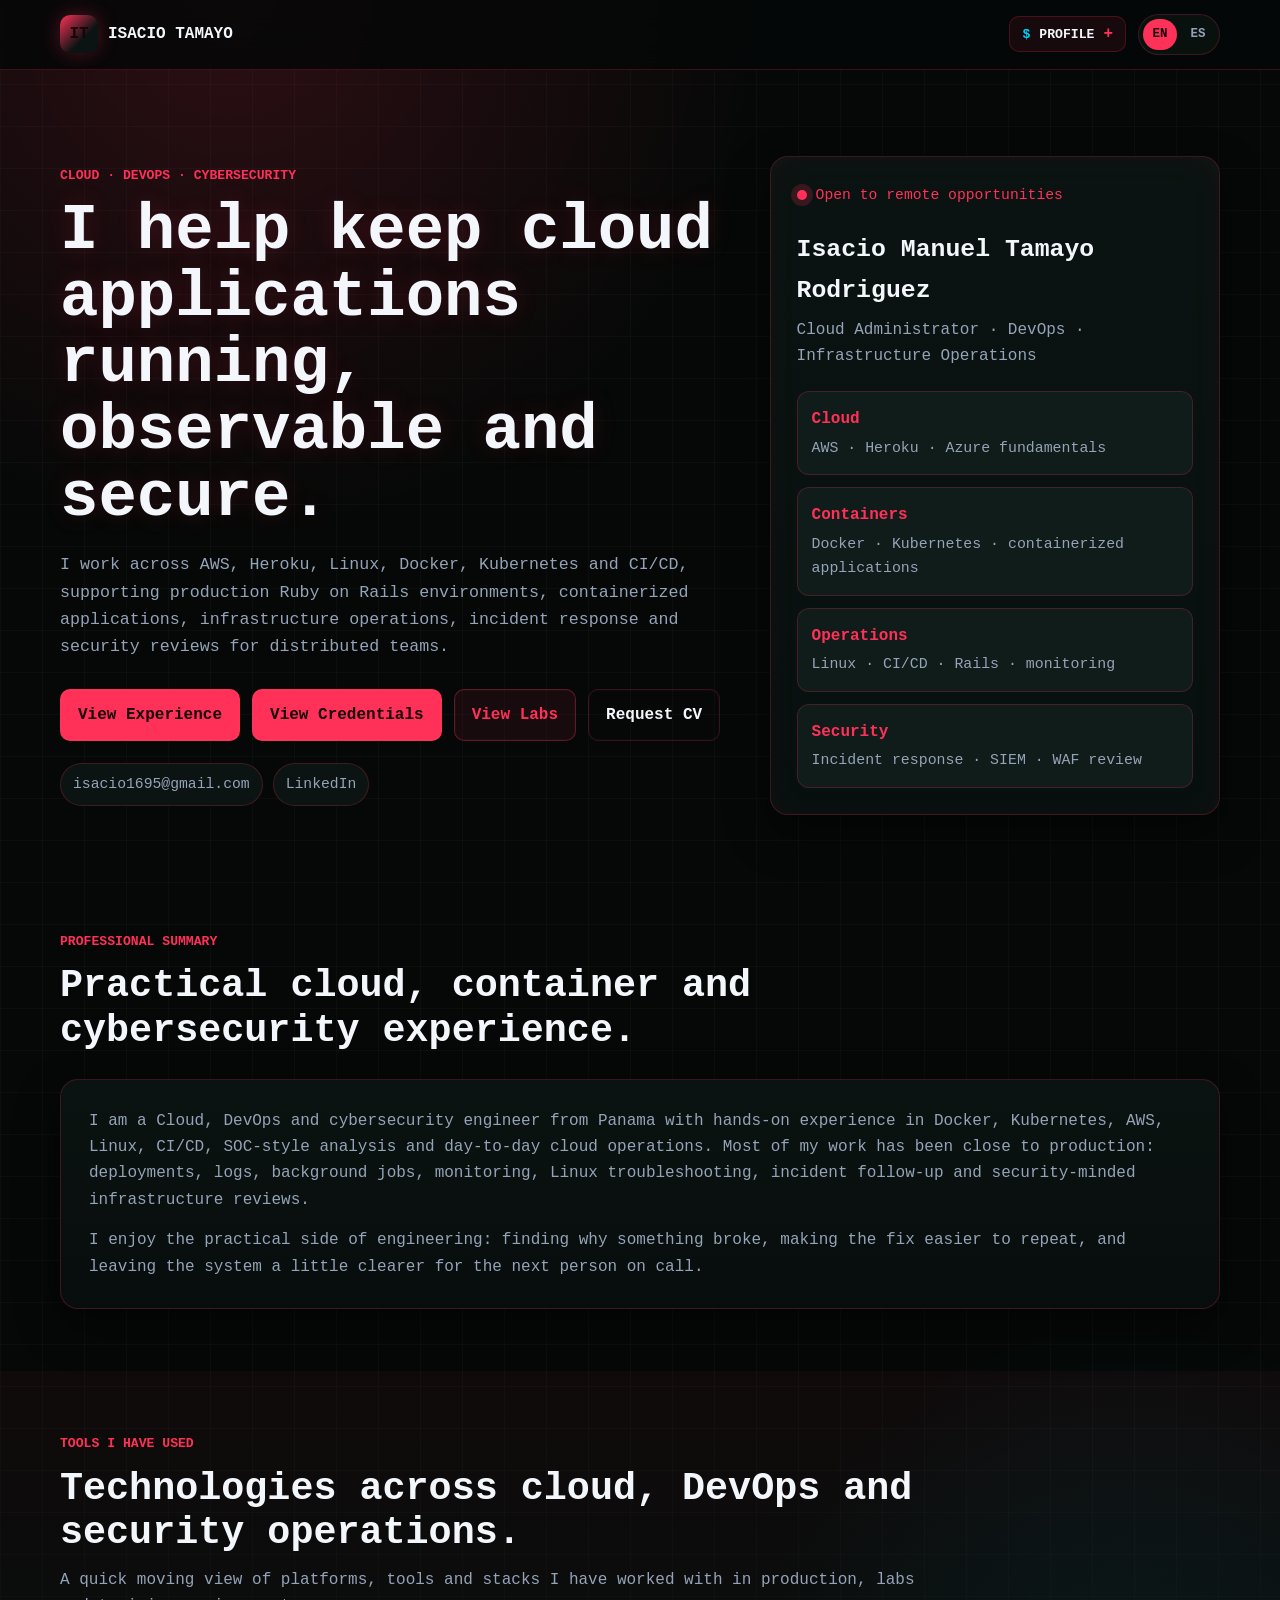
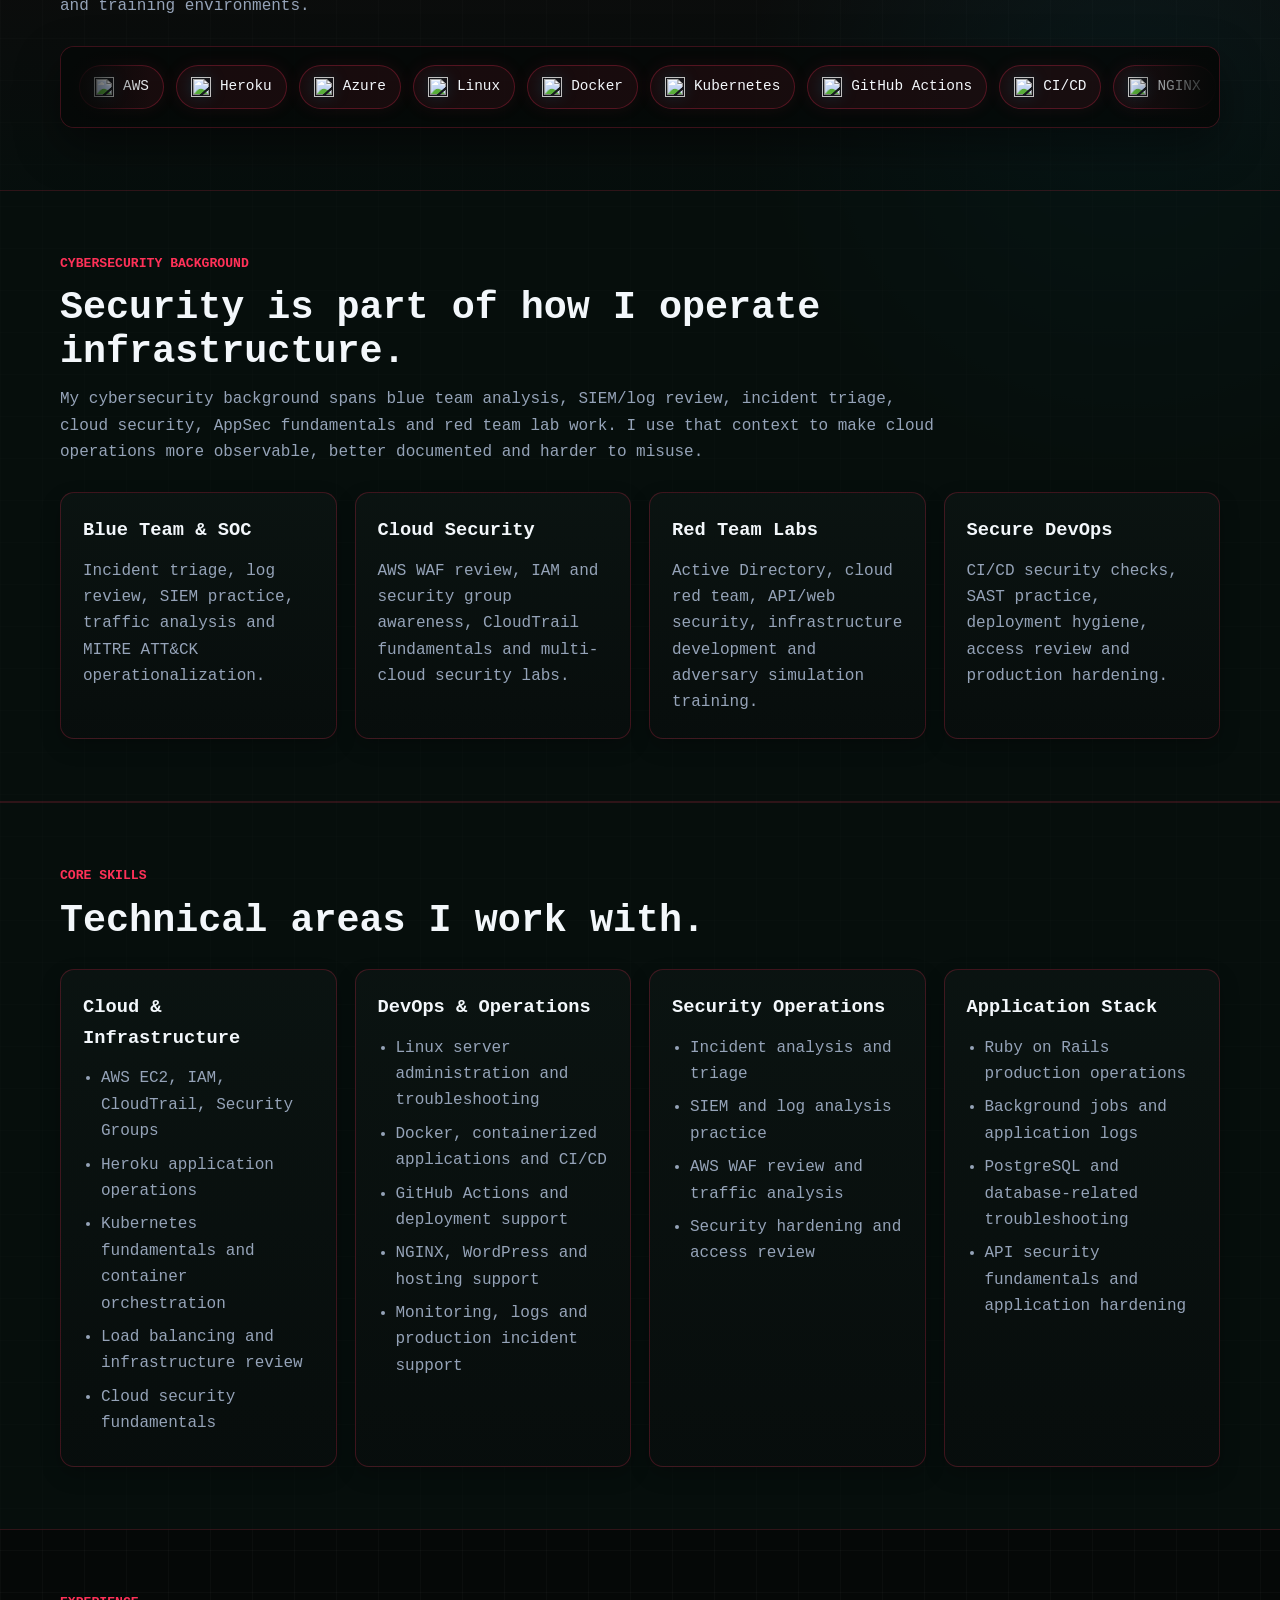
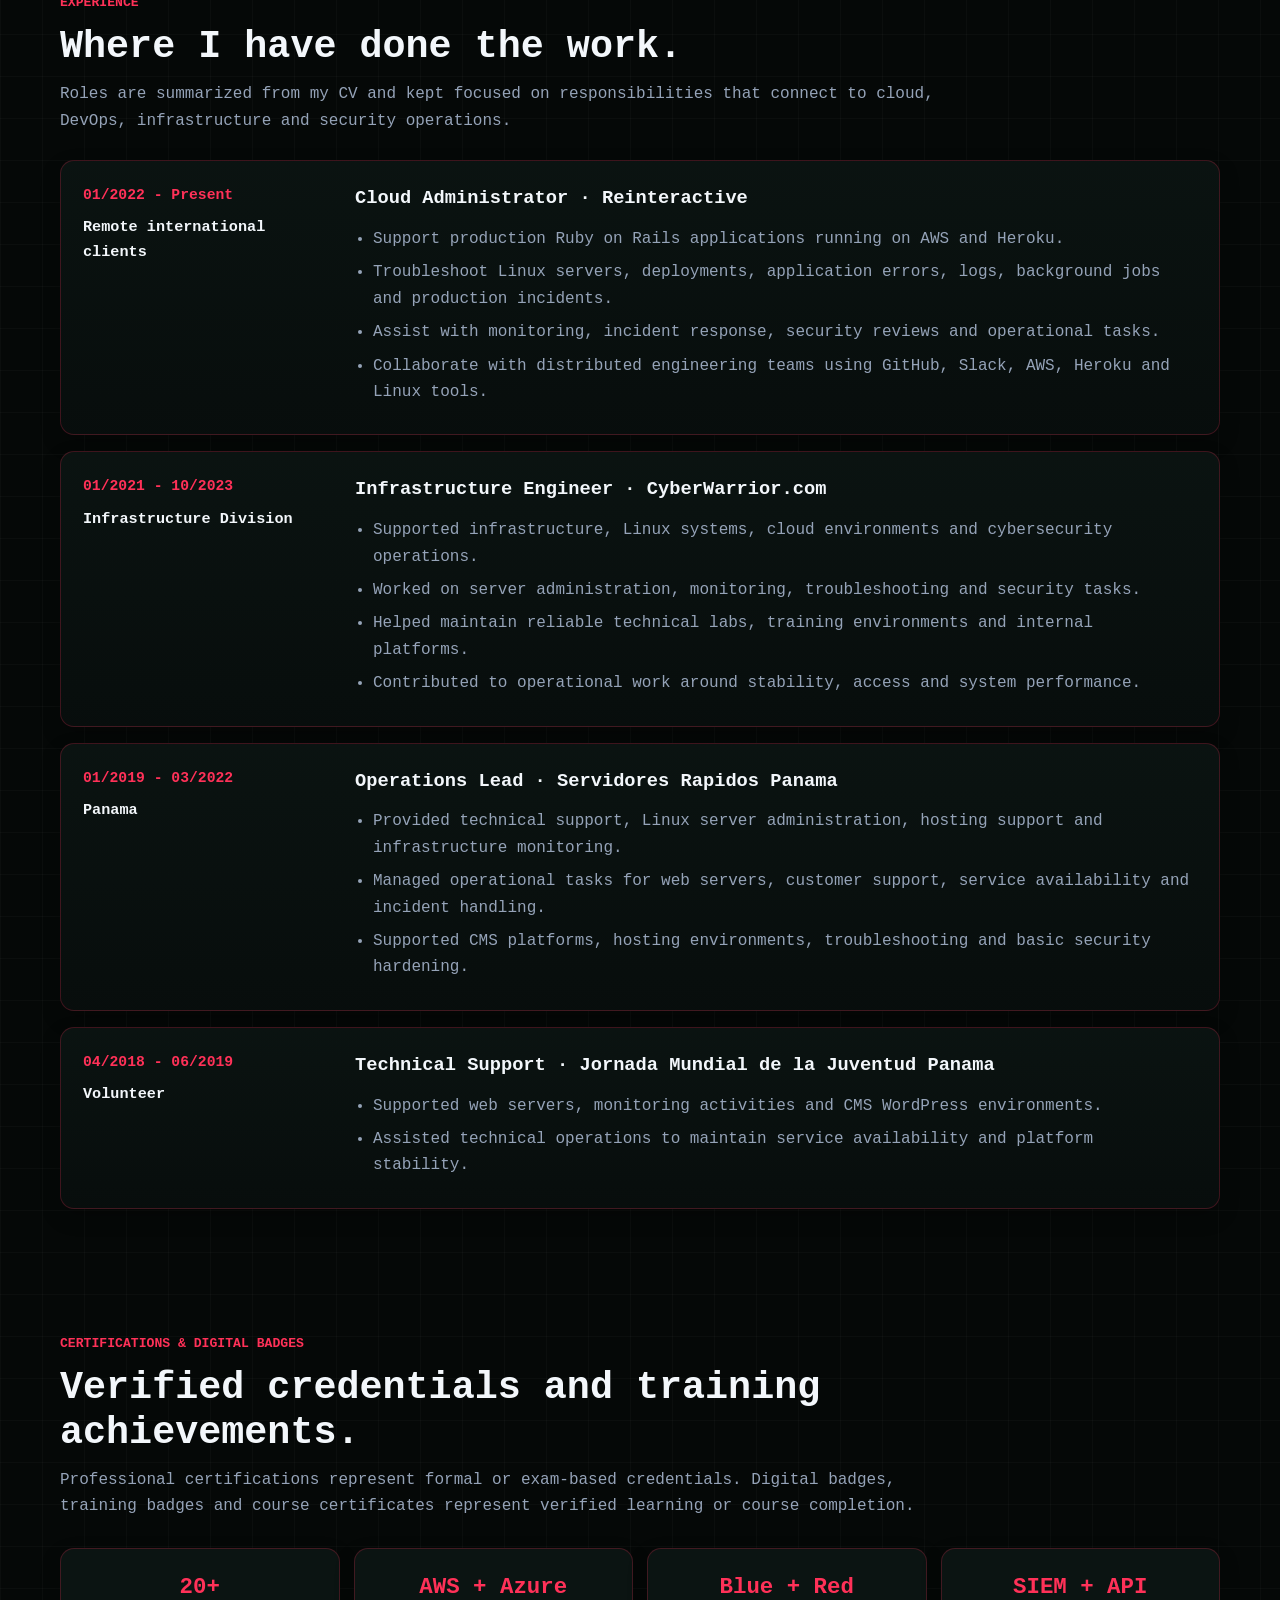
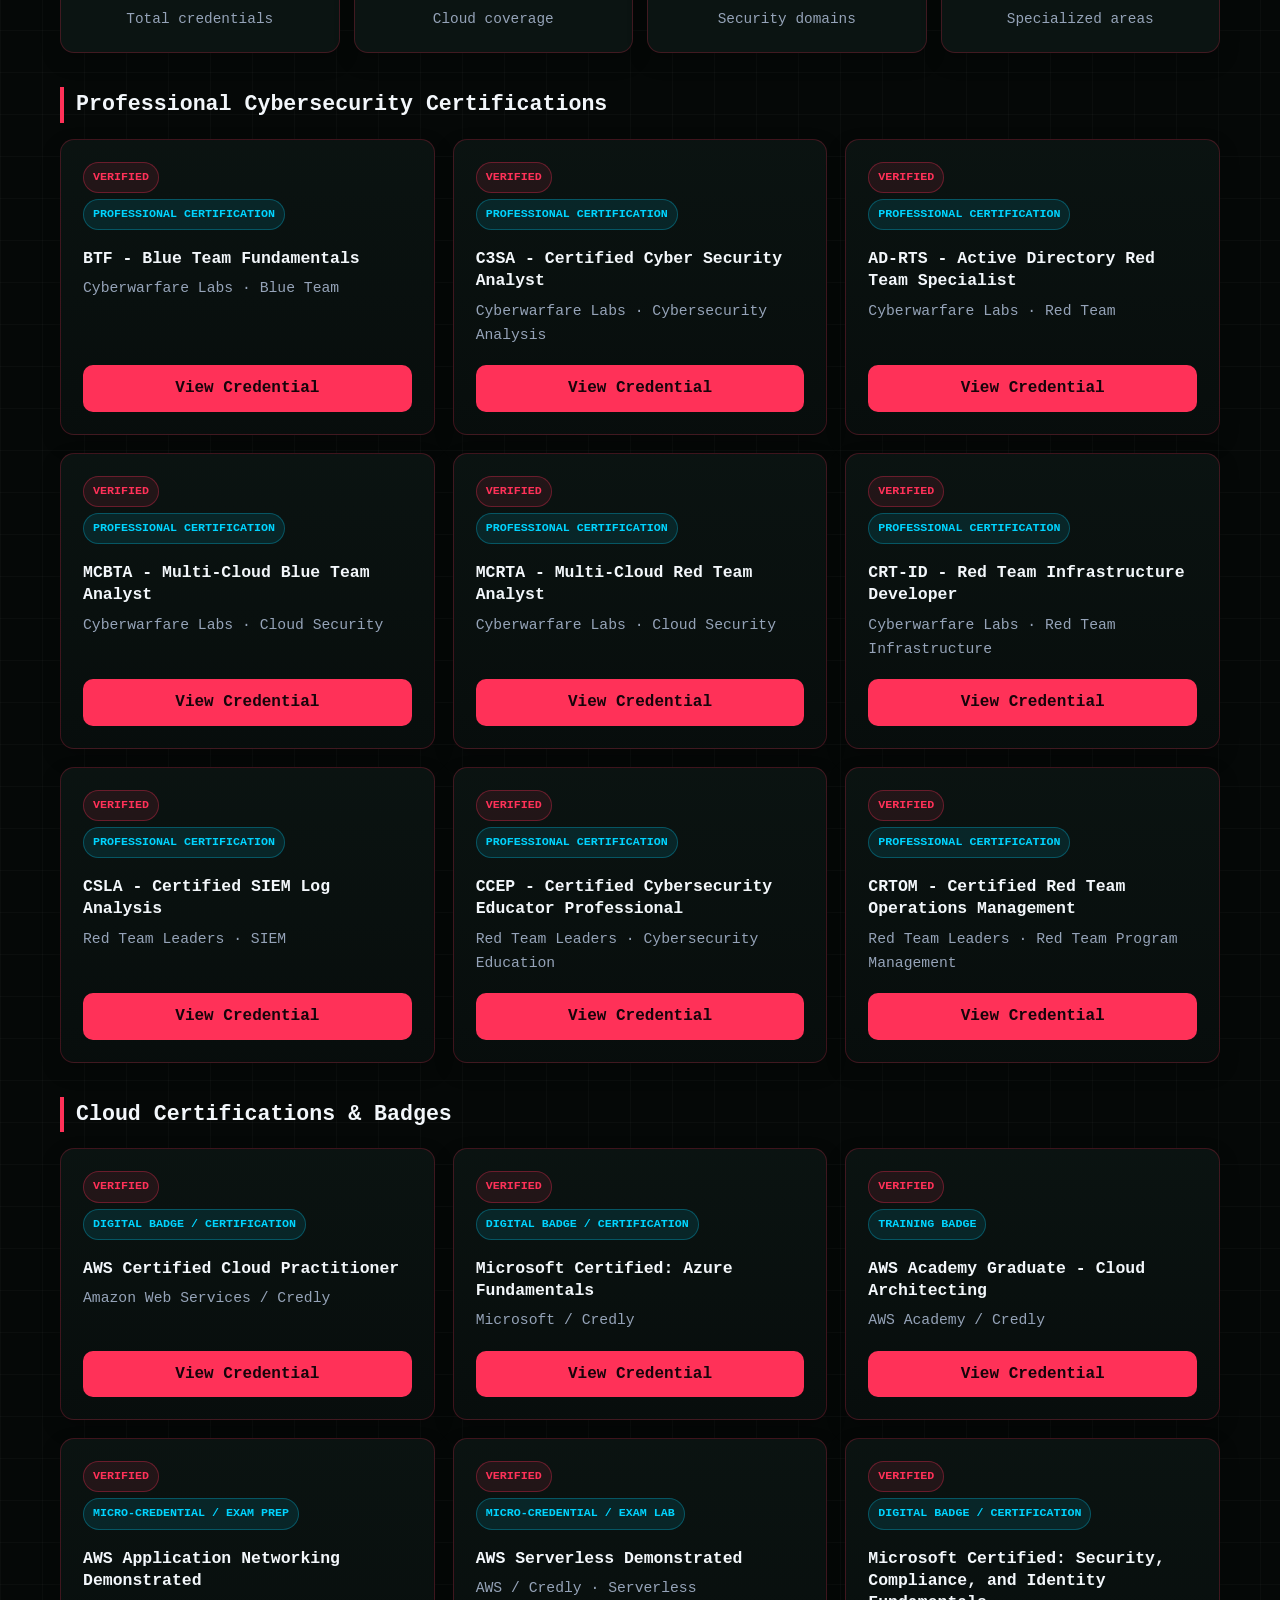
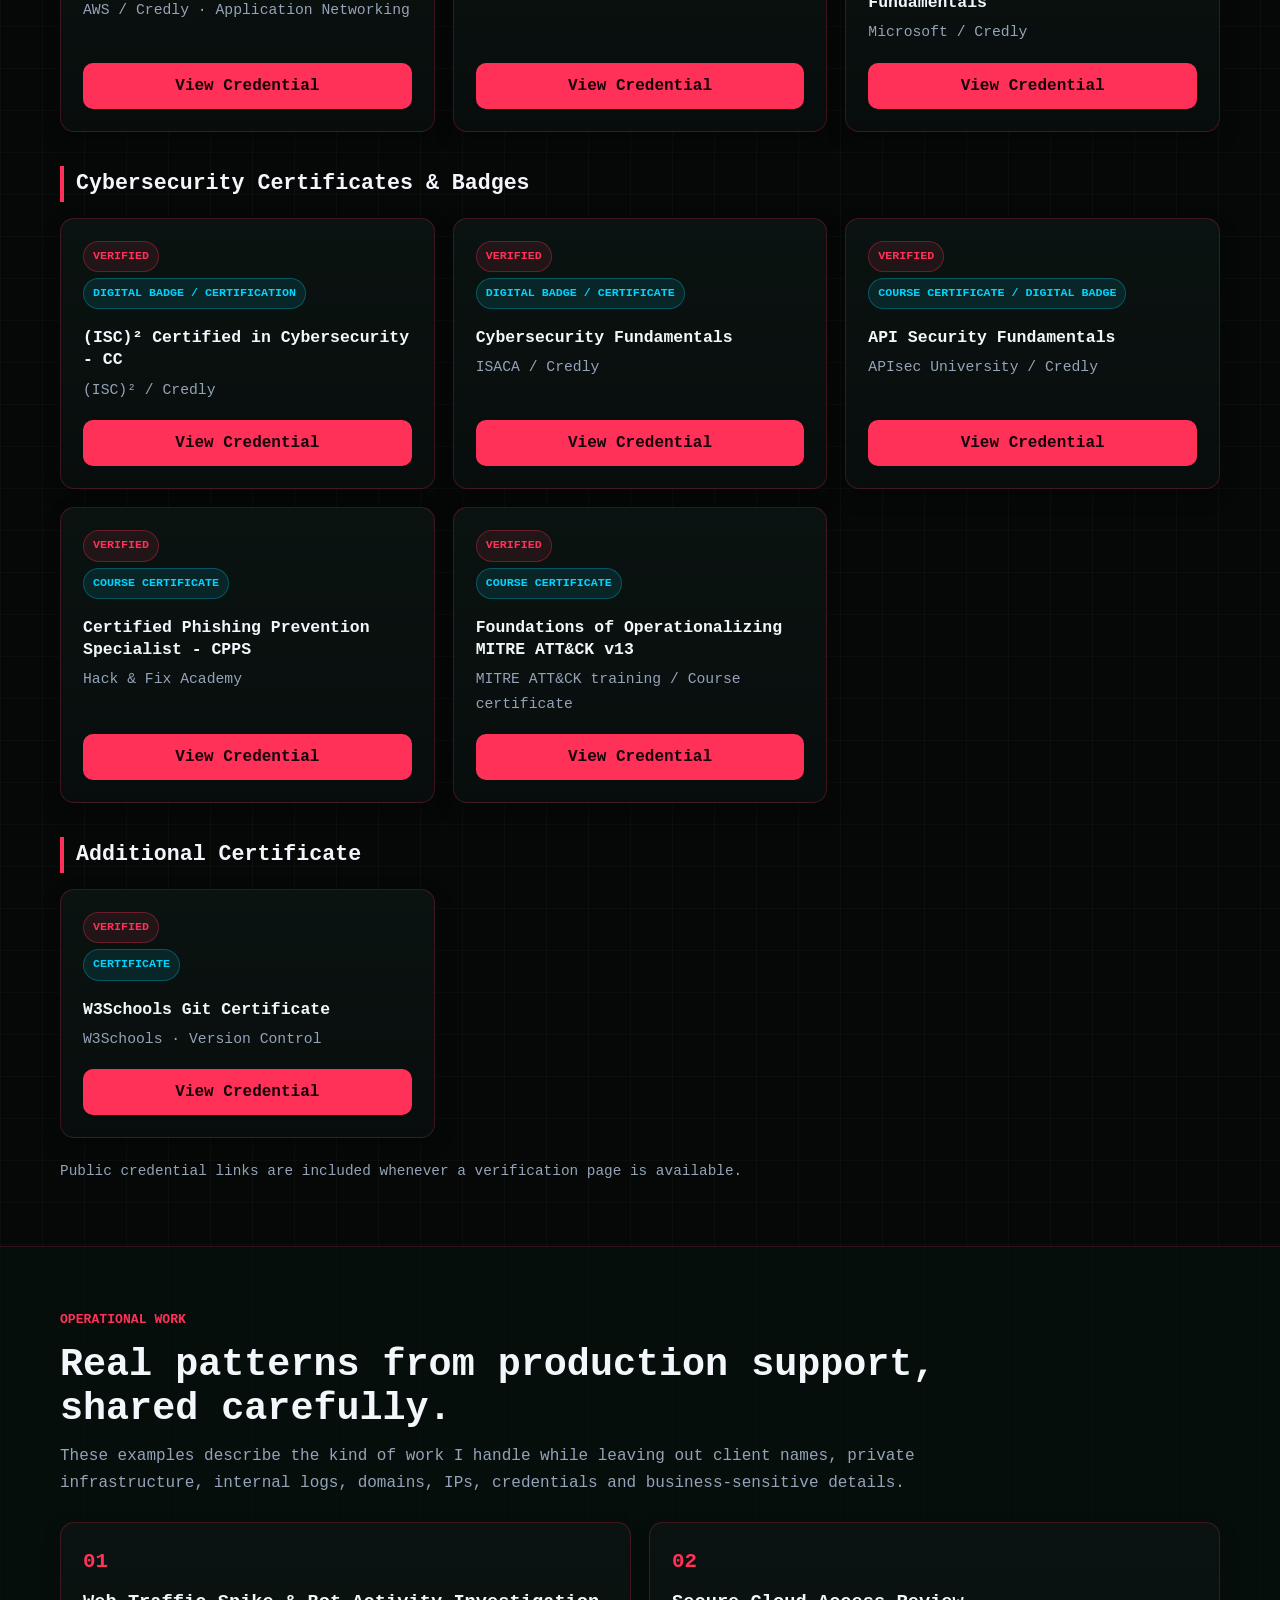
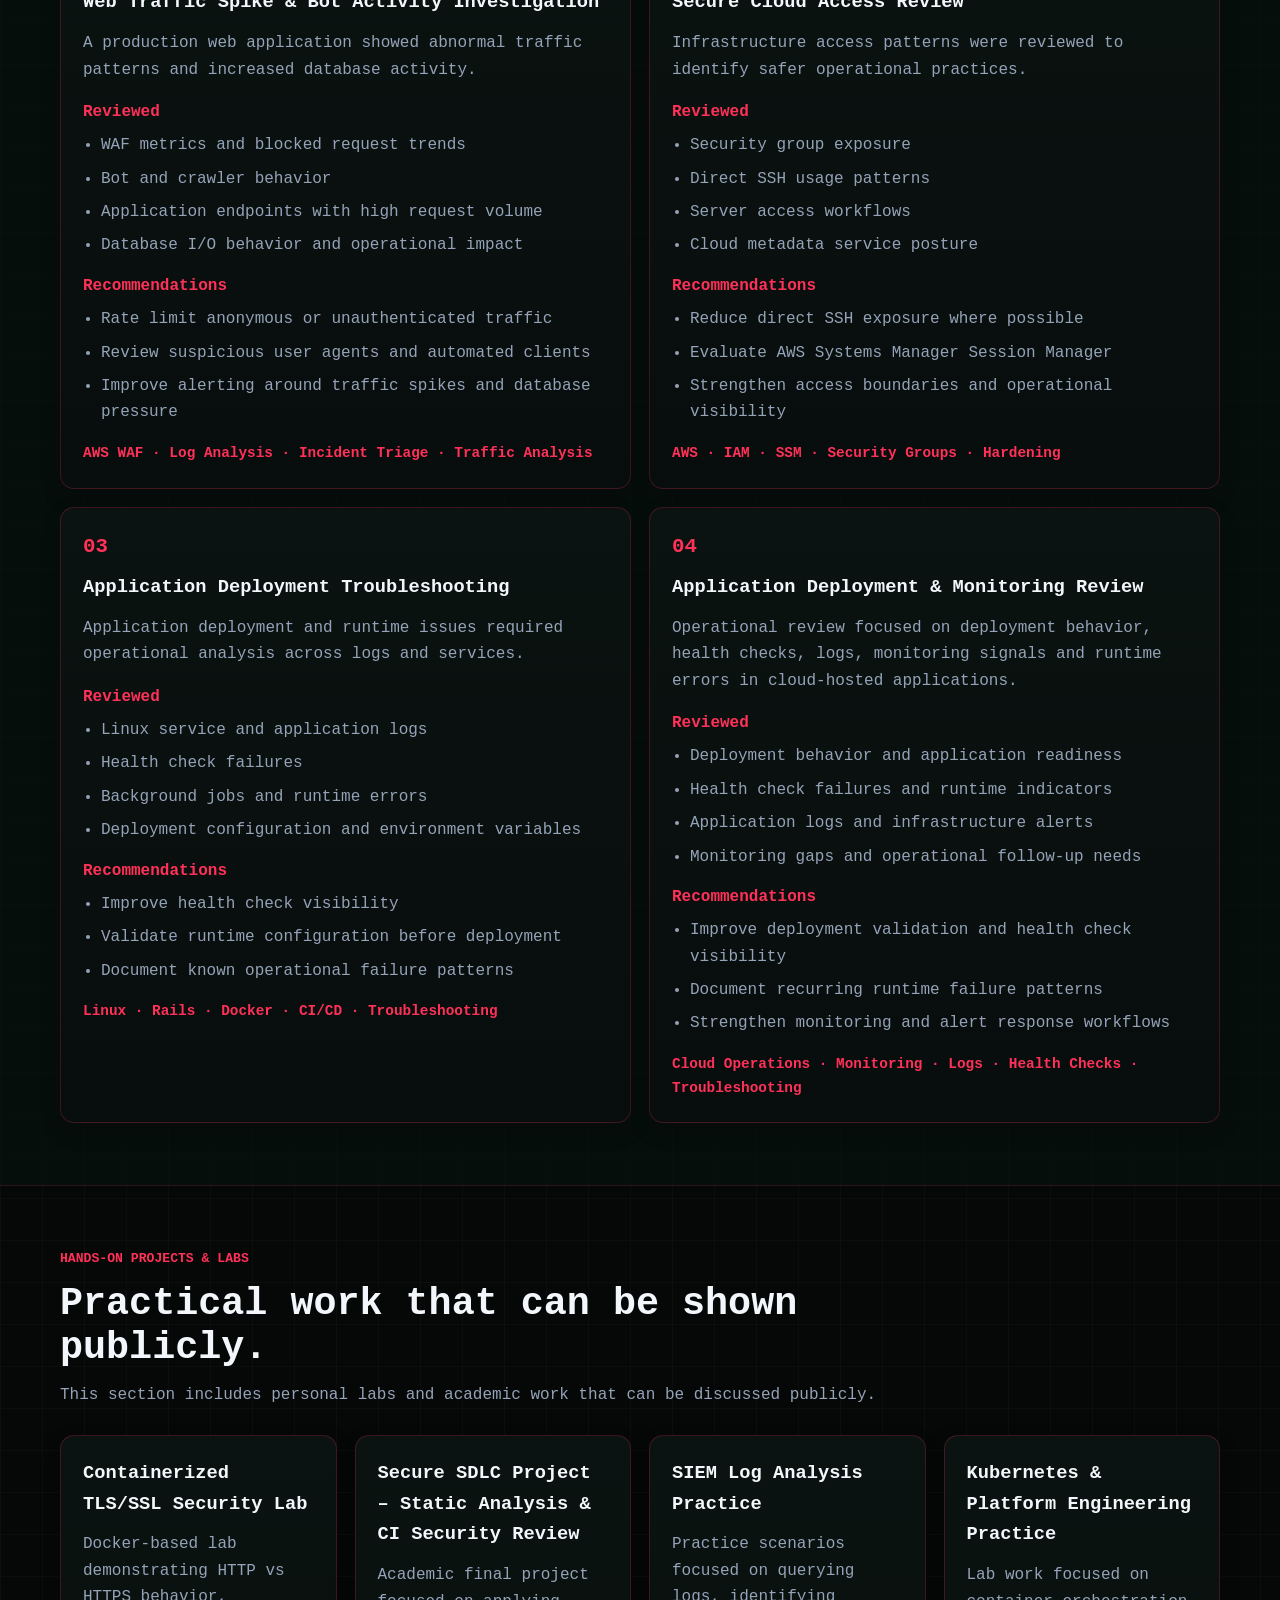
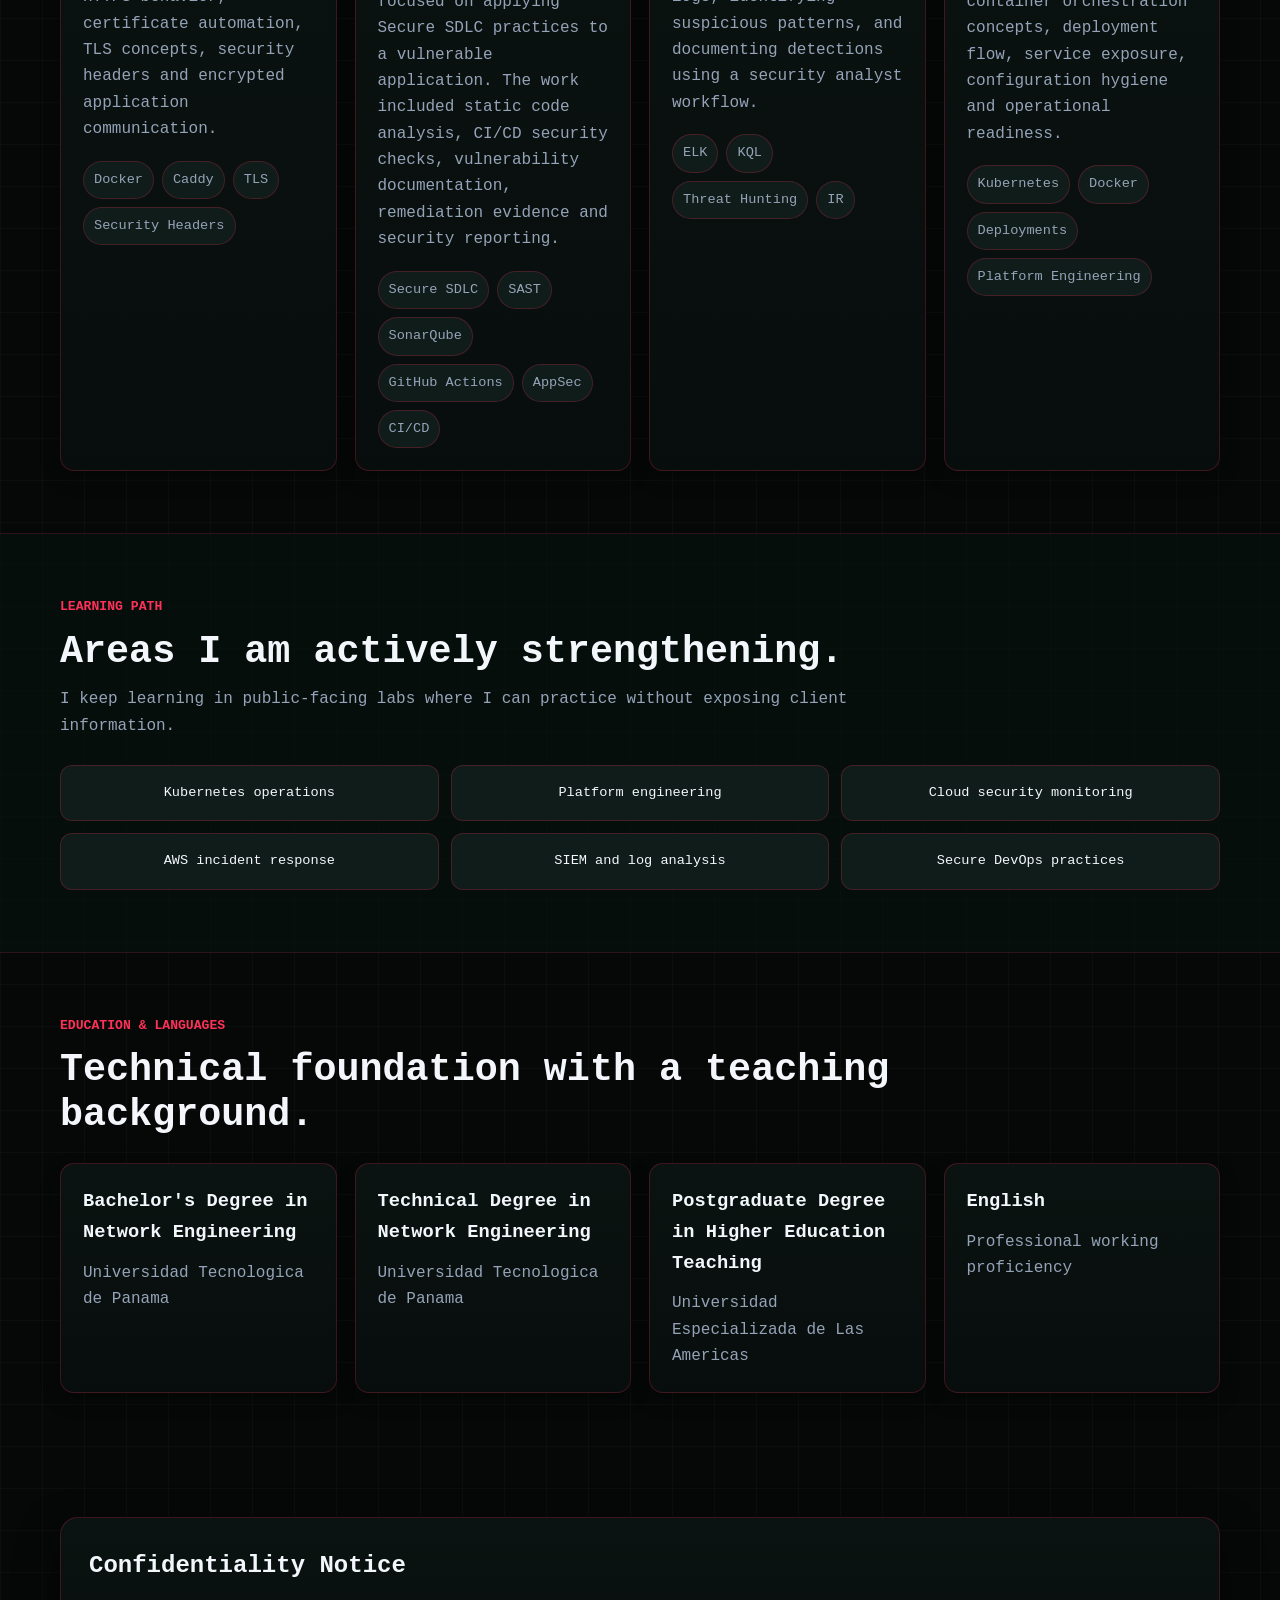
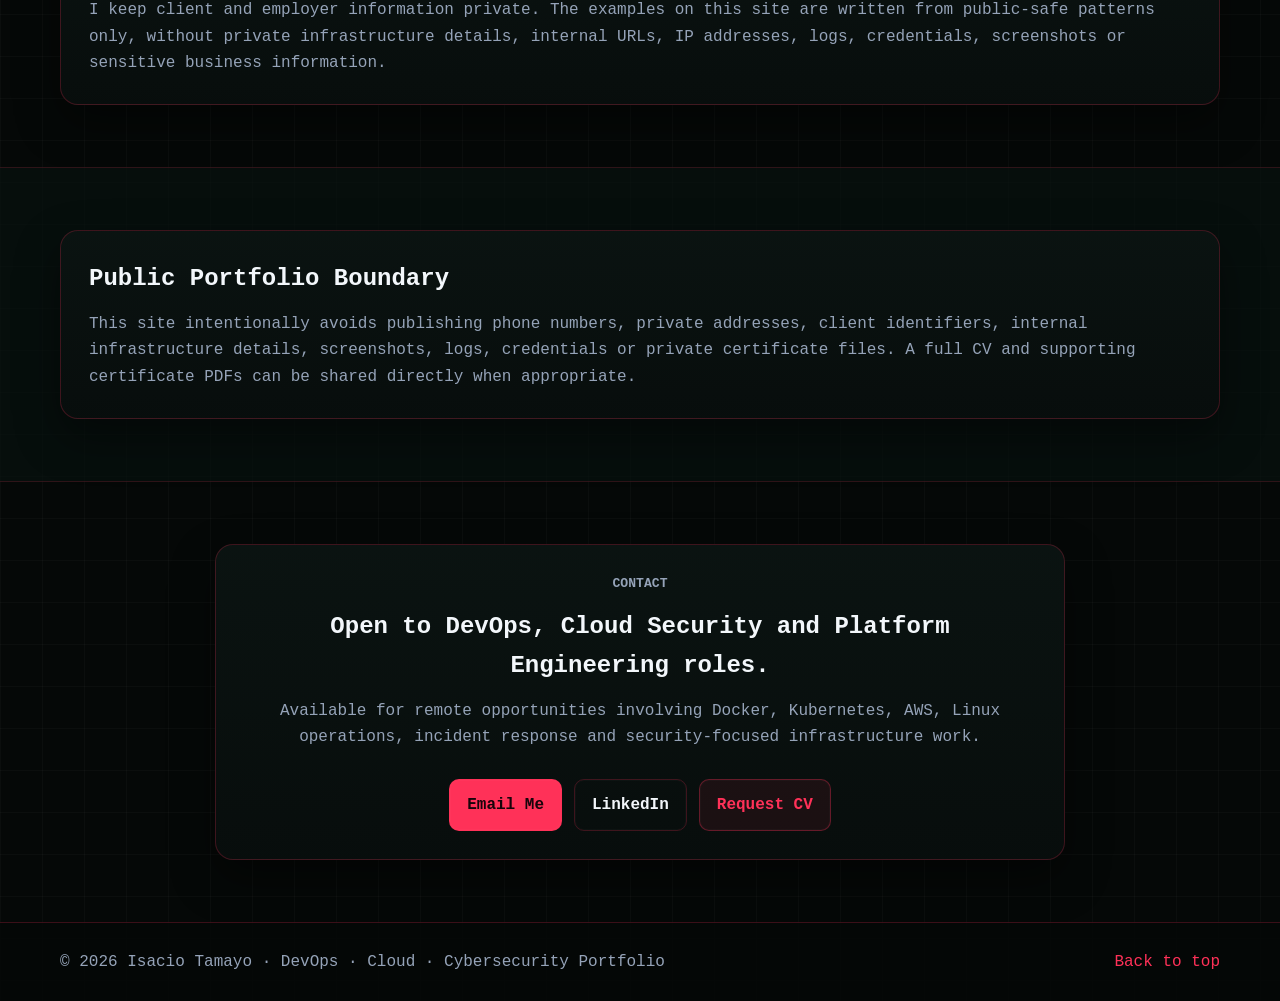
==== commit 0dbf0e95: "update style al letteers" ====
--- a/index.html
+++ b/index.html
@@ -26,13 +26,17 @@
       </a>
 
       <div class="nav-right">
+        <input class="menu-toggle" type="checkbox" id="site-menu-toggle" aria-label="Toggle navigation menu" />
+        <label class="menu-button" for="site-menu-toggle"><span>PROFILE</span></label>
         <nav class="desktop-nav" aria-label="Main navigation">
           <a href="#summary">Summary</a>
           <a href="#skills">Skills</a>
+          <a href="#technologies">Tech Stack</a>
           <a href="#experience">Experience</a>
           <a class="nav-priority" href="#certifications">Credentials</a>
           <a href="#case-studies">Case Studies</a>
           <a class="nav-priority" href="#projects">Projects</a>
+          <a class="nav-priority" href="guides/">Guides</a>
           <a class="nav-priority" href="#contact">Contact</a>
         </nav>
         <div class="language-switch" aria-label="Language selector">
@@ -121,6 +125,53 @@
       </div>
     </section>
 
+    <section id="technologies" class="section tech-section">
+      <div class="container">
+        <div class="section-heading">
+          <p class="eyebrow">Tools I Have Used</p>
+          <h2>Technologies across cloud, DevOps and security operations.</h2>
+          <p class="section-note">
+            A quick moving view of platforms, tools and stacks I have worked with in production, labs and training environments.
+          </p>
+        </div>
+
+        <div class="tech-carousel" aria-label="Technology carousel">
+          <div class="tech-track">
+            <span><img src="https://cdn.jsdelivr.net/gh/devicons/devicon/icons/amazonwebservices/amazonwebservices-original-wordmark.svg" alt="" loading="lazy" />AWS</span>
+            <span><img src="https://cdn.jsdelivr.net/gh/devicons/devicon/icons/heroku/heroku-original.svg" alt="" loading="lazy" />Heroku</span>
+            <span><img src="https://cdn.jsdelivr.net/gh/devicons/devicon/icons/azure/azure-original.svg" alt="" loading="lazy" />Azure</span>
+            <span><img src="https://cdn.simpleicons.org/linux/fcc624" alt="" loading="lazy" />Linux</span>
+            <span><img src="https://cdn.simpleicons.org/docker/2496ed" alt="" loading="lazy" />Docker</span>
+            <span><img src="https://cdn.simpleicons.org/kubernetes/326ce5" alt="" loading="lazy" />Kubernetes</span>
+            <span><img src="https://cdn.simpleicons.org/githubactions/2088ff" alt="" loading="lazy" />GitHub Actions</span>
+            <span><img src="https://cdn.simpleicons.org/github/ffffff" alt="" loading="lazy" />CI/CD</span>
+            <span><img src="https://cdn.simpleicons.org/nginx/009639" alt="" loading="lazy" />NGINX</span>
+            <span><img src="https://cdn.simpleicons.org/rubyonrails/cc0000" alt="" loading="lazy" />Ruby on Rails</span>
+            <span><img src="https://cdn.simpleicons.org/postgresql/4169e1" alt="" loading="lazy" />PostgreSQL</span>
+            <span><img src="https://cdn.simpleicons.org/wordpress/21759b" alt="" loading="lazy" />WordPress</span>
+            <span><img src="https://cdn.simpleicons.org/elastic/005571" alt="" loading="lazy" />Elastic</span>
+            <span><img src="https://cdn.simpleicons.org/cloudflare/f38020" alt="" loading="lazy" />Cloudflare WAF</span>
+            <span><img src="https://cdn.jsdelivr.net/gh/devicons/devicon/icons/sonarqube/sonarqube-original.svg" alt="" loading="lazy" />SonarQube</span>
+            <span><img src="https://cdn.jsdelivr.net/gh/devicons/devicon/icons/amazonwebservices/amazonwebservices-original-wordmark.svg" alt="" loading="lazy" />AWS</span>
+            <span><img src="https://cdn.jsdelivr.net/gh/devicons/devicon/icons/heroku/heroku-original.svg" alt="" loading="lazy" />Heroku</span>
+            <span><img src="https://cdn.jsdelivr.net/gh/devicons/devicon/icons/azure/azure-original.svg" alt="" loading="lazy" />Azure</span>
+            <span><img src="https://cdn.simpleicons.org/linux/fcc624" alt="" loading="lazy" />Linux</span>
+            <span><img src="https://cdn.simpleicons.org/docker/2496ed" alt="" loading="lazy" />Docker</span>
+            <span><img src="https://cdn.simpleicons.org/kubernetes/326ce5" alt="" loading="lazy" />Kubernetes</span>
+            <span><img src="https://cdn.simpleicons.org/githubactions/2088ff" alt="" loading="lazy" />GitHub Actions</span>
+            <span><img src="https://cdn.simpleicons.org/github/ffffff" alt="" loading="lazy" />CI/CD</span>
+            <span><img src="https://cdn.simpleicons.org/nginx/009639" alt="" loading="lazy" />NGINX</span>
+            <span><img src="https://cdn.simpleicons.org/rubyonrails/cc0000" alt="" loading="lazy" />Ruby on Rails</span>
+            <span><img src="https://cdn.simpleicons.org/postgresql/4169e1" alt="" loading="lazy" />PostgreSQL</span>
+            <span><img src="https://cdn.simpleicons.org/wordpress/21759b" alt="" loading="lazy" />WordPress</span>
+            <span><img src="https://cdn.simpleicons.org/elastic/005571" alt="" loading="lazy" />Elastic</span>
+            <span><img src="https://cdn.simpleicons.org/cloudflare/f38020" alt="" loading="lazy" />Cloudflare WAF</span>
+            <span><img src="https://cdn.jsdelivr.net/gh/devicons/devicon/icons/sonarqube/sonarqube-original.svg" alt="" loading="lazy" />SonarQube</span>
+          </div>
+        </div>
+      </div>
+    </section>
+
     <section id="security-background" class="section alt">
       <div class="container">
         <div class="section-heading">
--- a/assets/css/styles.css
+++ b/assets/css/styles.css
@@ -1,71 +1,87 @@
 :root{
-  --bg:#f6f8fb;
-  --bg-alt:#eaf1f4;
-  --card:#ffffff;
-  --card-2:#f1f5f7;
-  --text:#17202a;
-  --muted:#5f6f7a;
-  --accent:#0f766e;
-  --accent-2:#b7791f;
-  --border:rgba(23,32,42,.14);
-  --shadow:0 18px 45px rgba(15,23,42,.10);
+  --bg:#050807;
+  --bg-alt:#07110f;
+  --card:#0b1412;
+  --card-2:#101c19;
+  --text:#f3f7fb;
+  --muted:#95a3b8;
+  --accent:#ff3158;
+  --accent-2:#00d4ff;
+  --danger:#ff3f6e;
+  --border:rgba(255,49,88,.22);
+  --shadow:0 18px 45px rgba(0,0,0,.42);
 }
 
 *{box-sizing:border-box;margin:0;padding:0}
 html{scroll-behavior:smooth}
 body{
-  font-family:Inter, ui-sans-serif, system-ui, -apple-system, BlinkMacSystemFont, "Segoe UI", Arial, sans-serif;
+  font-family:ui-monospace, SFMono-Regular, Menlo, Consolas, "Liberation Mono", monospace;
   background:
-    linear-gradient(180deg,rgba(15,118,110,.08),transparent 360px),
+    radial-gradient(circle at 18% 0,rgba(255,49,88,.16),transparent 34rem),
+    radial-gradient(circle at 88% 14%,rgba(0,212,255,.10),transparent 24rem),
+    linear-gradient(rgba(255,255,255,.025) 1px,transparent 1px),
+    linear-gradient(90deg,rgba(255,255,255,.025) 1px,transparent 1px),
     var(--bg);
+  background-size:auto,auto,42px 42px,42px 42px,auto;
   color:var(--text);
-  line-height:1.6;
+  line-height:1.65;
+  letter-spacing:0;
 }
 a{color:inherit}
-a:focus-visible{outline:3px solid rgba(15,118,110,.55);outline-offset:4px}
+a:focus-visible{outline:3px solid rgba(255,49,88,.55);outline-offset:4px}
 .container{width:min(1160px,92%);margin:0 auto}
 
 .site-header{
   position:sticky;top:0;z-index:20;
   backdrop-filter:blur(16px);
-  background:rgba(246,248,251,.88);
+  background:rgba(5,8,7,.86);
   border-bottom:1px solid var(--border);
 }
-.nav-wrap{display:flex;align-items:center;justify-content:space-between;padding:14px 0}
-.brand{display:flex;align-items:center;gap:10px;text-decoration:none;font-weight:850;color:var(--text)}
+.nav-wrap{position:relative;display:flex;align-items:center;justify-content:space-between;gap:18px;padding:14px 0}
+.brand{display:flex;align-items:center;gap:10px;text-decoration:none;font-weight:900;letter-spacing:0;color:var(--text);text-transform:uppercase}
 .brand-mark{
   width:38px;height:38px;border-radius:10px;display:grid;place-items:center;
-  background:var(--text);color:#fff;font-weight:900;
+  background:linear-gradient(135deg,var(--accent),#0b1412 62%);color:#17040a;font-weight:900;box-shadow:0 0 20px rgba(255,49,88,.28);
 }
-.nav-right{display:flex;align-items:center;gap:16px}
-.desktop-nav{display:flex;gap:16px}
-.desktop-nav a{color:var(--muted);text-decoration:none;font-size:.93rem;transition:.2s ease;border-radius:8px}
-.desktop-nav a:hover{color:var(--accent)}
-.language-switch{display:flex;align-items:center;gap:4px;padding:4px;border:1px solid var(--border);border-radius:999px;background:#fff}
+.nav-right{display:flex;align-items:center;justify-content:flex-end;gap:12px;min-width:0}
+.menu-toggle{position:absolute;inline-size:1px;block-size:1px;opacity:0;pointer-events:none}
+.menu-button{display:inline-flex;align-items:center;gap:9px;border:1px solid var(--border);border-radius:10px;padding:9px 12px;background:rgba(255,49,88,.08);color:var(--text);font-size:.82rem;font-weight:900;letter-spacing:0;line-height:1;text-transform:uppercase;cursor:pointer;transition:.2s ease;user-select:none}
+.menu-button::before{content:"$";color:var(--accent-2)}
+.menu-button::after{content:"+";color:var(--accent);font-size:1rem;line-height:1}
+.menu-button:hover{border-color:rgba(255,49,88,.48);box-shadow:0 0 20px rgba(255,49,88,.12)}
+.menu-toggle:checked + .menu-button{background:var(--accent);color:#17040a;border-color:transparent}
+.menu-toggle:checked + .menu-button::before,.menu-toggle:checked + .menu-button::after{color:#17040a}
+.menu-toggle:checked + .menu-button::after{content:"-"}
+.desktop-nav{position:absolute;right:0;top:calc(100% + 10px);display:grid;grid-template-columns:repeat(3,minmax(150px,1fr));gap:8px;width:min(680px,92vw);padding:14px;border:1px solid var(--border);border-radius:14px;background:rgba(8,14,13,.97);box-shadow:var(--shadow),inset 0 0 28px rgba(255,49,88,.04);opacity:0;visibility:hidden;transform:translateY(-8px);transition:.2s ease;z-index:30}
+.menu-toggle:checked ~ .desktop-nav{opacity:1;visibility:visible;transform:translateY(0)}
+.desktop-nav a{display:flex;align-items:center;min-height:42px;color:var(--muted);text-decoration:none;font-size:.84rem;font-weight:800;letter-spacing:0;text-transform:uppercase;transition:.2s ease;border-radius:9px;white-space:nowrap;border:1px solid rgba(255,49,88,.12);background:rgba(255,255,255,.025);padding:10px 11px}
+.desktop-nav a::before{content:">";margin-right:8px;color:var(--accent)}
+.desktop-nav a:hover{color:var(--text);border-color:rgba(255,49,88,.48);background:rgba(255,49,88,.10)}
+.language-switch{display:flex;align-items:center;gap:4px;padding:4px;border:1px solid var(--border);border-radius:999px;background:rgba(11,20,18,.88)}
 .language-switch a{min-width:34px;padding:5px 8px;border-radius:999px;text-align:center;color:var(--muted);font-size:.78rem;font-weight:900;text-decoration:none}
 .language-switch a:hover{color:var(--accent)}
-.language-switch a.active{background:var(--accent);color:#fff}
+.language-switch a.active{background:var(--accent);color:#17040a}
 
 .hero{padding:86px 0 54px}
 .hero-grid{display:grid;grid-template-columns:1.35fr .9fr;gap:34px;align-items:center}
-.eyebrow{color:var(--accent);font-size:.82rem;letter-spacing:.12em;text-transform:uppercase;font-weight:900;margin-bottom:12px}
-.hero h1{font-size:clamp(2.4rem,5vw,4.55rem);line-height:1.04;margin-bottom:20px;max-width:880px}
-.hero-text{max-width:780px;color:var(--muted);font-size:1.1rem}
+.eyebrow{color:var(--accent);font-size:.82rem;letter-spacing:0;text-transform:uppercase;font-weight:900;margin-bottom:12px}
+.hero h1{font-size:clamp(2.4rem,5vw,4.55rem);line-height:1.04;margin-bottom:20px;max-width:880px;text-shadow:0 0 24px rgba(255,49,88,.16)}
+.hero-text{max-width:780px;color:var(--muted);font-size:1.04rem}
 .hero-actions{display:flex;flex-wrap:wrap;gap:12px;margin-top:28px}
 .hero-actions.centered{justify-content:center}
-.btn{display:inline-flex;align-items:center;justify-content:center;padding:12px 17px;border-radius:10px;text-decoration:none;font-weight:850;border:1px solid var(--border);transition:.2s ease;background:#fff}
+.btn{display:inline-flex;align-items:center;justify-content:center;padding:12px 17px;border-radius:10px;text-decoration:none;font-weight:850;border:1px solid var(--border);transition:.2s ease;background:rgba(11,20,18,.86);box-shadow:inset 0 0 0 1px rgba(255,255,255,.02)}
 .btn:focus-visible,.credential-card a:focus-visible{outline-offset:5px}
-.btn:hover{transform:translateY(-2px);box-shadow:0 10px 24px rgba(15,23,42,.09)}
-.btn.primary{background:var(--accent);color:#fff;border-color:transparent}
-.btn.secondary{background:#fff;color:var(--accent);border-color:rgba(15,118,110,.28)}
+.btn:hover{transform:translateY(-2px);box-shadow:0 10px 24px rgba(255,49,88,.16)}
+.btn.primary{background:var(--accent);color:#17040a;border-color:transparent}
+.btn.secondary{background:rgba(255,49,88,.08);color:var(--accent);border-color:rgba(255,49,88,.32)}
 .btn.ghost{background:transparent;color:var(--text)}
 .contact-pills{display:flex;flex-wrap:wrap;gap:10px;margin-top:22px}
-.contact-pills a{padding:8px 12px;border-radius:999px;text-decoration:none;color:var(--muted);background:#fff;border:1px solid var(--border);font-size:.92rem}
-.contact-pills a:hover{color:var(--accent);border-color:rgba(15,118,110,.35)}
+.contact-pills a{padding:8px 12px;border-radius:999px;text-decoration:none;color:var(--muted);background:var(--card);border:1px solid var(--border);font-size:.92rem}
+.contact-pills a:hover{color:var(--accent);border-color:rgba(255,49,88,.48)}
 
-.hero-card{background:#fff;border:1px solid var(--border);border-radius:18px;padding:26px;box-shadow:var(--shadow)}
-.hero-card-top{display:flex;align-items:center;gap:9px;color:var(--muted);font-size:.92rem;margin-bottom:22px}
-.status-dot{width:10px;height:10px;background:var(--accent);border-radius:50%;box-shadow:0 0 0 6px rgba(15,118,110,.12)}
+.hero-card{background:linear-gradient(180deg,rgba(11,20,18,.96),rgba(7,17,15,.96));border:1px solid var(--border);border-radius:18px;padding:26px;box-shadow:var(--shadow),inset 0 0 34px rgba(255,49,88,.045);position:relative;overflow:hidden}
+.hero-card-top{display:flex;align-items:center;gap:9px;color:var(--accent);font-size:.92rem;margin-bottom:22px}
+.status-dot{width:10px;height:10px;background:var(--accent);border-radius:50%;box-shadow:0 0 0 6px rgba(255,49,88,.18)}
 .hero-card h2{font-size:1.55rem;margin-bottom:6px}
 .hero-card p{color:var(--muted);margin-bottom:22px}
 .snapshot-grid{display:grid;grid-template-columns:1fr;gap:12px}
@@ -74,19 +90,19 @@
 .snapshot-grid span{display:block;color:var(--muted);font-size:.93rem}
 
 .section{padding:62px 0}
-.section.alt{background:var(--bg-alt);border-top:1px solid rgba(23,32,42,.08);border-bottom:1px solid rgba(23,32,42,.08)}
+.section.alt{background:rgba(7,17,15,.72);border-top:1px solid rgba(255,49,88,.16);border-bottom:1px solid rgba(255,49,88,.16)}
 .section-heading{margin-bottom:26px;max-width:880px}
 .section-heading h2{font-size:clamp(1.8rem,3vw,2.5rem);line-height:1.15;margin-bottom:12px}
 .section-note,.section-heading p:not(.eyebrow){color:var(--muted)}
-.summary-card,.confidentiality-card,.contact-box{background:#fff;border:1px solid var(--border);border-radius:18px;padding:28px;box-shadow:var(--shadow)}
+.summary-card,.confidentiality-card,.contact-box{background:linear-gradient(180deg,rgba(11,20,18,.95),rgba(8,14,13,.95));border:1px solid var(--border);border-radius:18px;padding:28px;box-shadow:var(--shadow)}
 .summary-card p + p{margin-top:14px}
 .summary-card p,.confidentiality-card p,.contact-box p{color:var(--muted)}
 .confidentiality-card h2,.contact-box h2{margin-bottom:12px}
 
 .skills-grid,.case-grid,.project-grid,.credential-grid,.education-grid,.security-grid{display:grid;gap:18px}
 .skills-grid{grid-template-columns:repeat(4,1fr)}
-.skill-card,.case-card,.project-card,.credential-card,.experience-card,.education-card,.security-card{background:#fff;border:1px solid var(--border);border-radius:14px;padding:22px;transition:.2s ease;box-shadow:0 8px 20px rgba(15,23,42,.04)}
-.skill-card:hover,.case-card:hover,.project-card:hover,.credential-card:hover,.experience-card:hover,.education-card:hover,.security-card:hover{transform:translateY(-3px);border-color:rgba(15,118,110,.35);box-shadow:var(--shadow)}
+.skill-card,.case-card,.project-card,.credential-card,.experience-card,.education-card,.security-card{background:linear-gradient(180deg,rgba(11,20,18,.95),rgba(8,14,13,.95));border:1px solid var(--border);border-radius:14px;padding:22px;transition:.2s ease;box-shadow:0 8px 20px rgba(0,0,0,.24)}
+.skill-card:hover,.case-card:hover,.project-card:hover,.credential-card:hover,.experience-card:hover,.education-card:hover,.security-card:hover{transform:translateY(-3px);border-color:rgba(255,49,88,.48);box-shadow:var(--shadow)}
 .skill-card h3,.case-card h3,.project-card h3,.experience-card h3,.education-card h3,.security-card h3{margin-bottom:12px}
 .skill-card ul,.case-card ul,.experience-card ul{padding-left:18px;color:var(--muted)}
 .skill-card li,.case-card li,.experience-card li{margin:7px 0}
@@ -100,7 +116,7 @@
 .education-card p,.security-card p{color:var(--muted)}
 
 .credential-stats{display:grid;grid-template-columns:repeat(4,1fr);gap:14px;margin:28px 0 34px}
-.credential-stats div{padding:20px;border:1px solid var(--border);border-radius:14px;background:#fff;text-align:center;box-shadow:0 8px 20px rgba(15,23,42,.04)}
+.credential-stats div{padding:20px;border:1px solid var(--border);border-radius:14px;background:var(--card);text-align:center;box-shadow:0 8px 20px rgba(0,0,0,.24)}
 .credential-stats strong{display:block;color:var(--accent);font-size:1.4rem}
 .credential-stats span{color:var(--muted);font-size:.9rem}
 .credential-section{margin-top:34px}
@@ -110,12 +126,24 @@
 .credential-card{display:flex;flex-direction:column;min-height:228px}
 .credential-card h4{font-size:1.03rem;margin:12px 0 6px;line-height:1.35}
 .credential-card p{color:var(--muted);font-size:.92rem;margin-bottom:auto}
-.credential-card a{margin-top:18px;display:inline-flex;justify-content:center;text-decoration:none;background:var(--accent);color:#fff;padding:10px 12px;border-radius:10px;font-weight:850}
-.badge{display:inline-flex;width:max-content;padding:5px 9px;border-radius:999px;font-size:.73rem;font-weight:900;margin-right:6px;margin-bottom:6px;text-transform:uppercase;letter-spacing:.05em}
-.badge.verified{background:rgba(15,118,110,.09);color:var(--accent);border:1px solid rgba(15,118,110,.22)}
-.badge.type{background:rgba(183,121,31,.10);color:var(--accent-2);border:1px solid rgba(183,121,31,.24)}
+.credential-card a{margin-top:18px;display:inline-flex;justify-content:center;text-decoration:none;background:var(--accent);color:#17040a;padding:10px 12px;border-radius:10px;font-weight:850}
+.badge{display:inline-flex;width:max-content;padding:5px 9px;border-radius:999px;font-size:.73rem;font-weight:900;margin-right:6px;margin-bottom:6px;text-transform:uppercase;letter-spacing:0}
+.badge.verified{background:rgba(255,49,88,.10);color:var(--accent);border:1px solid rgba(255,49,88,.32)}
+.badge.type{background:rgba(0,212,255,.10);color:var(--accent-2);border:1px solid rgba(0,212,255,.28)}
 .credential-note{color:var(--muted);margin-top:22px;font-size:.9rem}
-code{background:rgba(15,23,42,.06);padding:2px 5px;border-radius:6px}
+code{background:rgba(255,49,88,.10);color:var(--accent);padding:2px 5px;border-radius:6px}
+
+.tech-section{overflow:hidden;background:linear-gradient(180deg,rgba(255,49,88,.045),rgba(7,17,15,.72))}
+.tech-carousel{position:relative;overflow:hidden;border:1px solid var(--border);border-radius:14px;background:rgba(5,8,7,.78);box-shadow:var(--shadow)}
+.tech-carousel::before,.tech-carousel::after{content:"";position:absolute;top:0;bottom:0;width:90px;z-index:2;pointer-events:none}
+.tech-carousel::before{left:0;background:linear-gradient(90deg,var(--bg),transparent)}
+.tech-carousel::after{right:0;background:linear-gradient(270deg,var(--bg),transparent)}
+.tech-track{display:flex;width:max-content;gap:12px;padding:18px;animation:tech-scroll 34s linear infinite}
+.tech-carousel:hover .tech-track{animation-play-state:paused}
+.tech-track span{display:inline-flex;align-items:center;gap:9px;white-space:nowrap;border:1px solid rgba(255,49,88,.26);border-radius:999px;padding:9px 14px;background:rgba(255,49,88,.08);color:var(--text);font-size:.9rem;box-shadow:0 0 18px rgba(255,49,88,.08)}
+.tech-track img{width:20px;height:20px;object-fit:contain;filter:drop-shadow(0 0 8px rgba(0,212,255,.18))}
+@keyframes tech-scroll{from{transform:translateX(0)}to{transform:translateX(-50%)}}
+@media(prefers-reduced-motion:reduce){.tech-track{animation:none;flex-wrap:wrap;width:auto}}
 
 .case-grid{grid-template-columns:repeat(2,1fr)}
 .case-number{color:var(--accent);font-weight:900;font-size:1.3rem;margin-bottom:8px}
@@ -130,30 +158,35 @@
 .learning-item{text-align:center;border-radius:12px;padding:16px;color:var(--text)}
 .contact-section{text-align:center}
 .contact-box{max-width:850px;margin:0 auto}
-.footer{border-top:1px solid var(--border);padding:26px 0;color:var(--muted);background:#fff}
+.footer{border-top:1px solid var(--border);padding:26px 0;color:var(--muted);background:rgba(5,8,7,.94)}
 .footer-inner{display:flex;justify-content:space-between;gap:14px;align-items:center}
 .footer a{color:var(--accent);text-decoration:none}
+
+
+.guide-hero{padding-bottom:44px}
+.guide-hero-inner{max-width:900px}
+.guide-grid{display:grid;grid-template-columns:repeat(3,1fr);gap:18px}
+.guide-card{background:linear-gradient(180deg,rgba(11,20,18,.95),rgba(8,14,13,.95));border:1px solid var(--border);border-radius:14px;padding:22px;box-shadow:0 8px 20px rgba(0,0,0,.24);transition:.2s ease}
+.guide-card:hover{transform:translateY(-3px);border-color:rgba(255,49,88,.48);box-shadow:var(--shadow)}
+.guide-card h3{margin:12px 0 8px}
+.guide-card p{color:var(--muted)}
+.guide-status{display:inline-flex;width:max-content;padding:5px 9px;border-radius:999px;font-size:.73rem;font-weight:900;text-transform:uppercase;letter-spacing:0;background:rgba(0,212,255,.10);color:var(--accent-2);border:1px solid rgba(0,212,255,.28)}
 
 @media(max-width:1020px){
   .hero-grid{grid-template-columns:1fr}
   .skills-grid,.project-grid,.education-grid,.security-grid{grid-template-columns:repeat(2,1fr)}
   .credential-grid{grid-template-columns:repeat(2,1fr)}
+  .guide-grid{grid-template-columns:repeat(2,1fr)}
   .experience-card{grid-template-columns:1fr}
 }
 @media(max-width:720px){
-  .nav-wrap{align-items:flex-start;gap:14px}
-  .nav-right{align-items:flex-end;flex-direction:column;gap:10px}
-  .desktop-nav{gap:8px;justify-content:flex-end;flex-wrap:wrap}
-  .desktop-nav a{display:none}
-  .desktop-nav .nav-priority{
-    display:inline-flex;
-    padding:7px 9px;
-    background:rgba(255,255,255,.04);
-    border:1px solid var(--border);
-    font-size:.82rem;
-  }
+  .nav-wrap{gap:12px;padding:12px 0}
+  .brand span:last-child{display:none}
+  .nav-right{gap:8px}
+  .menu-button{padding:9px 10px;font-size:.76rem}
+  .desktop-nav{left:0;right:0;top:calc(100% + 9px);grid-template-columns:1fr;width:100%;max-height:calc(100vh - 86px);overflow:auto}
+  .desktop-nav a{min-height:40px;font-size:.8rem}
   .hero{padding:56px 0 36px}
-  .hero h1{letter-spacing:-1px}
-  .skills-grid,.case-grid,.project-grid,.credential-grid,.credential-grid.single,.credential-stats,.learning-grid,.education-grid,.security-grid{grid-template-columns:1fr}
+  .skills-grid,.case-grid,.project-grid,.credential-grid,.credential-grid.single,.credential-stats,.learning-grid,.education-grid,.security-grid,.guide-grid{grid-template-columns:1fr}
   .footer-inner{flex-direction:column;text-align:center}
 }
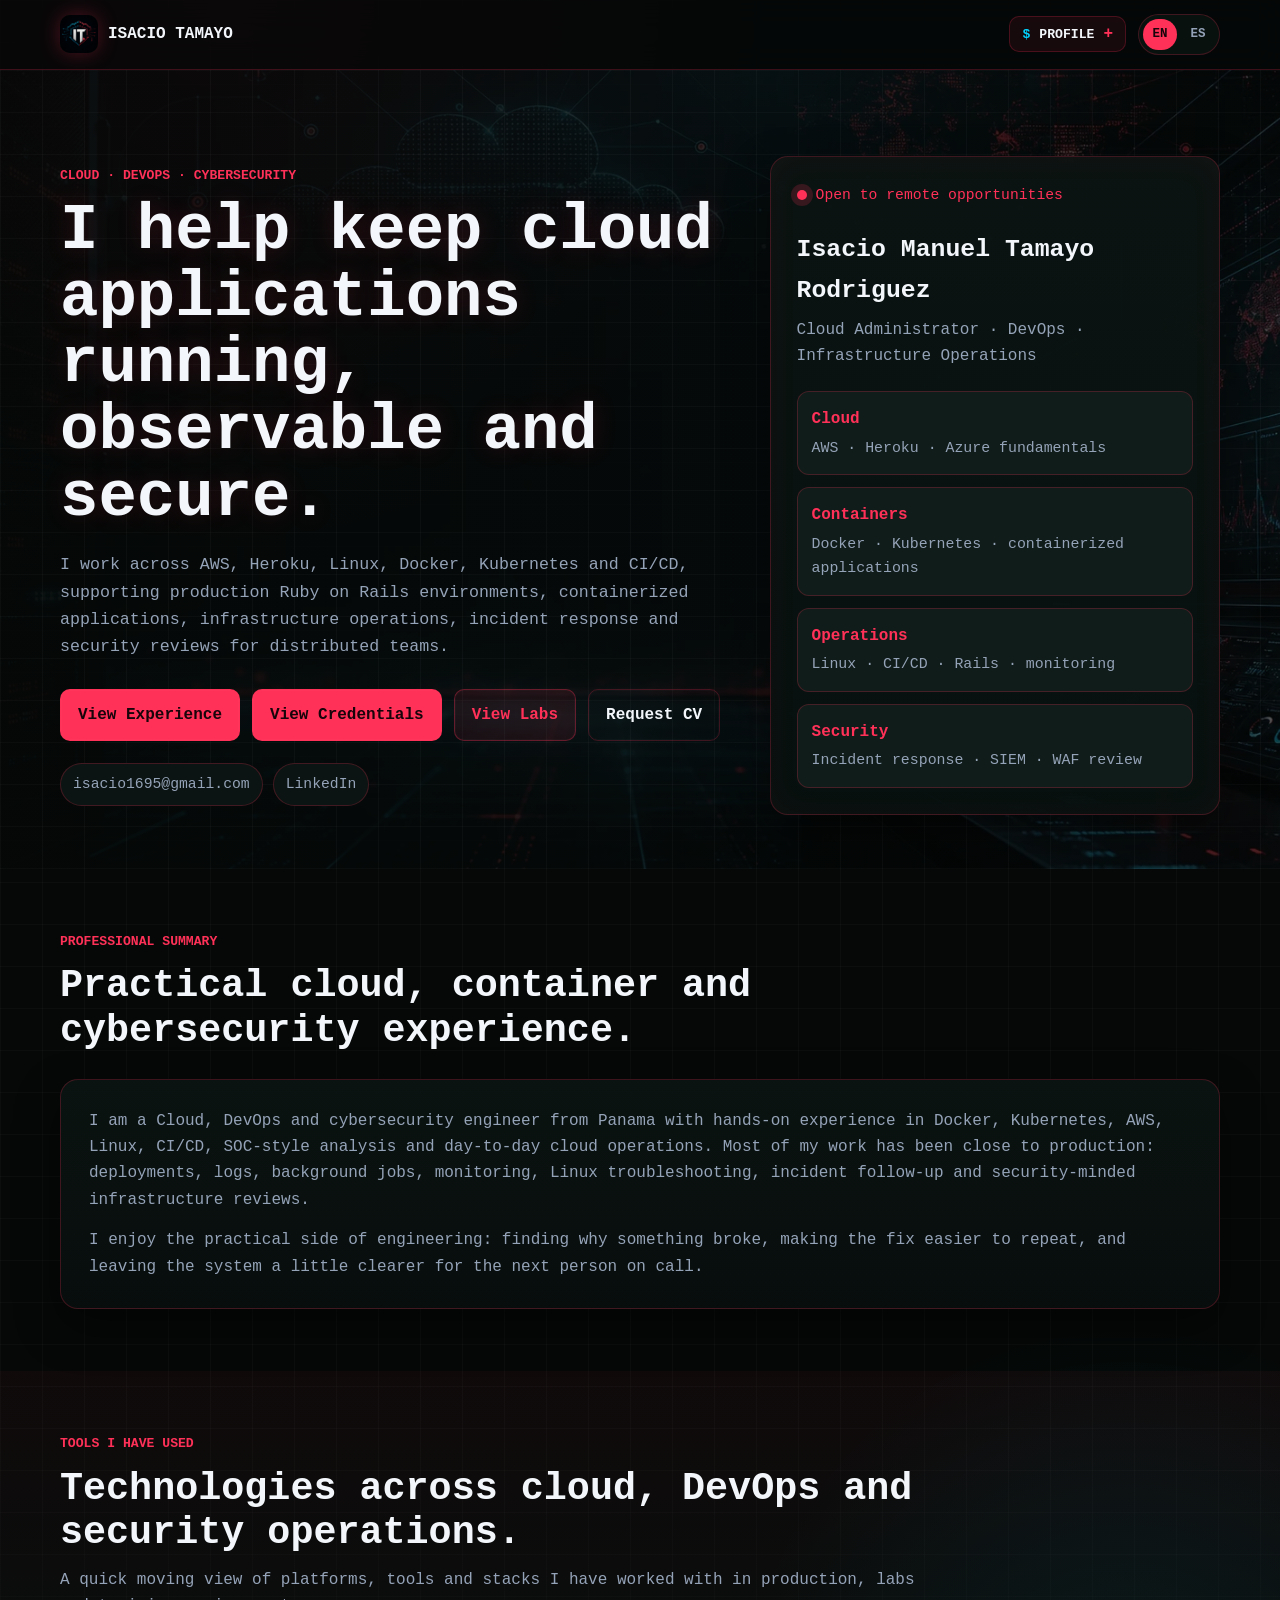
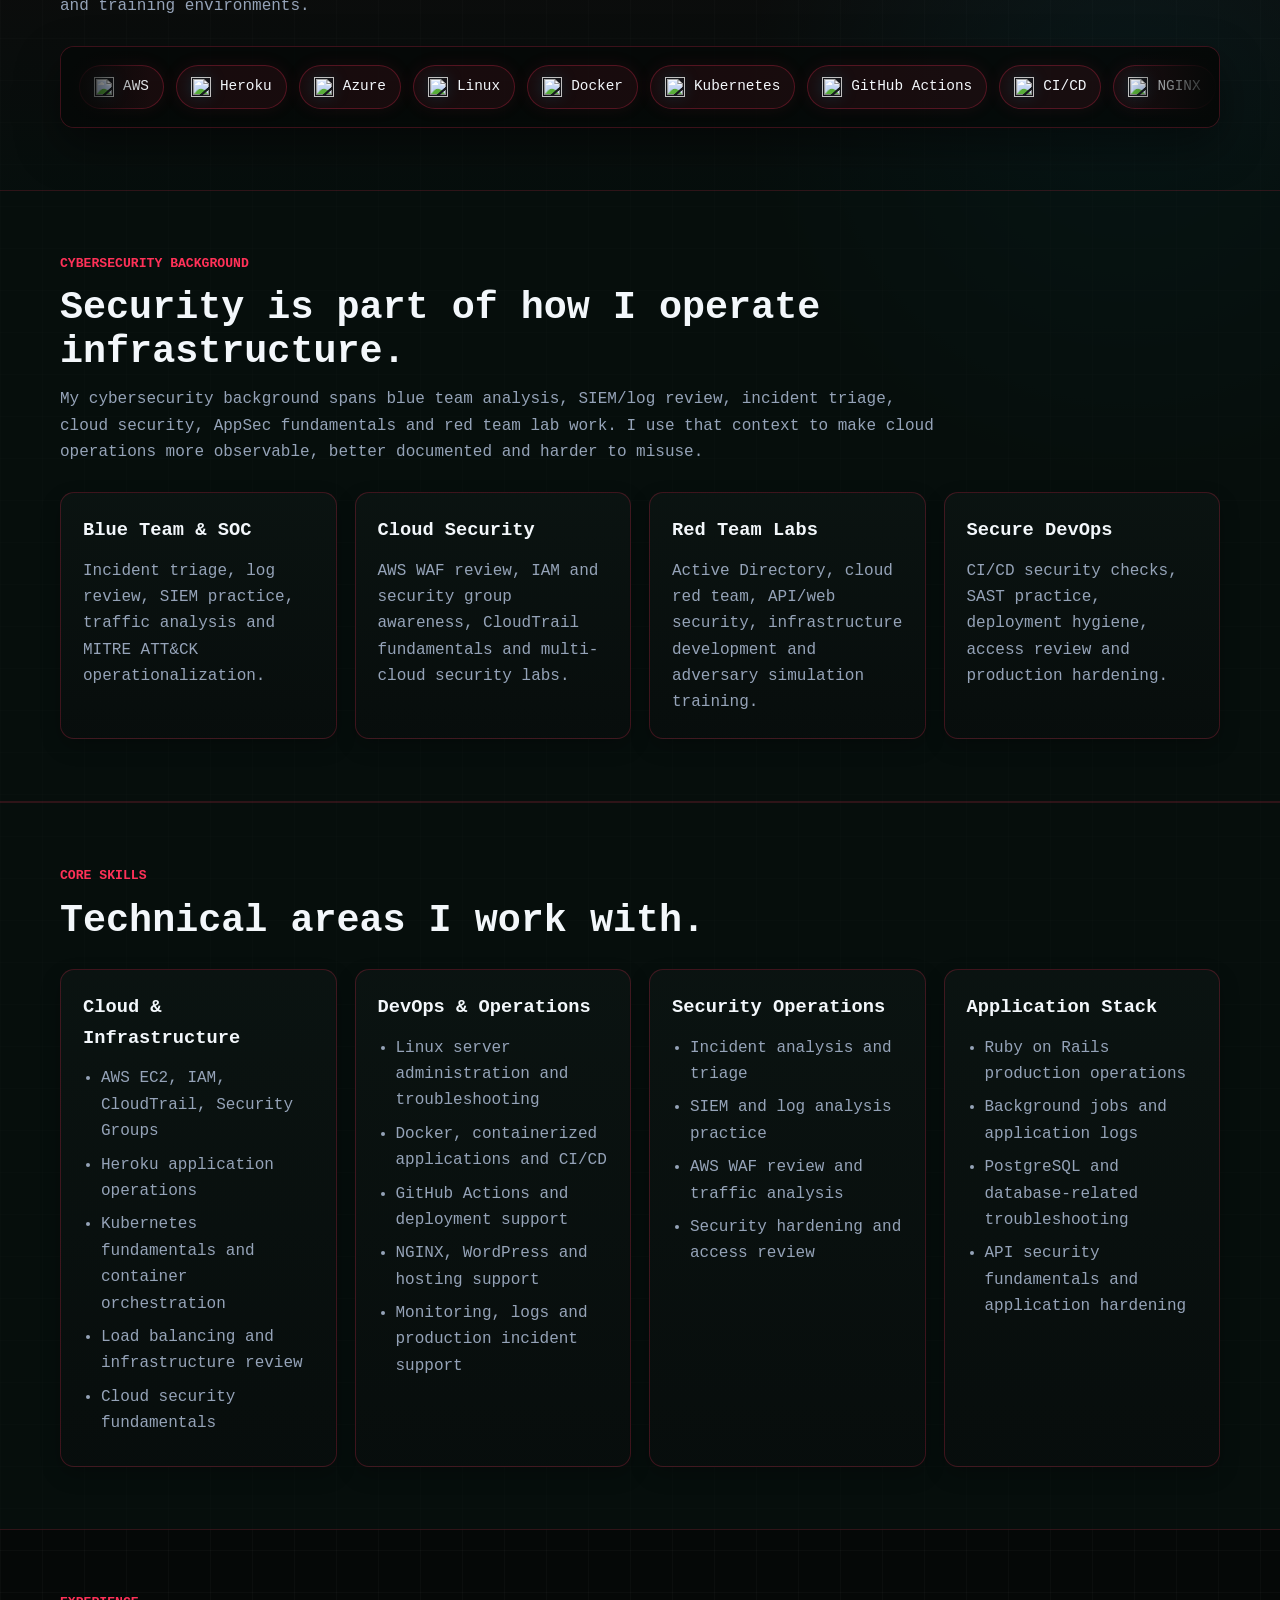
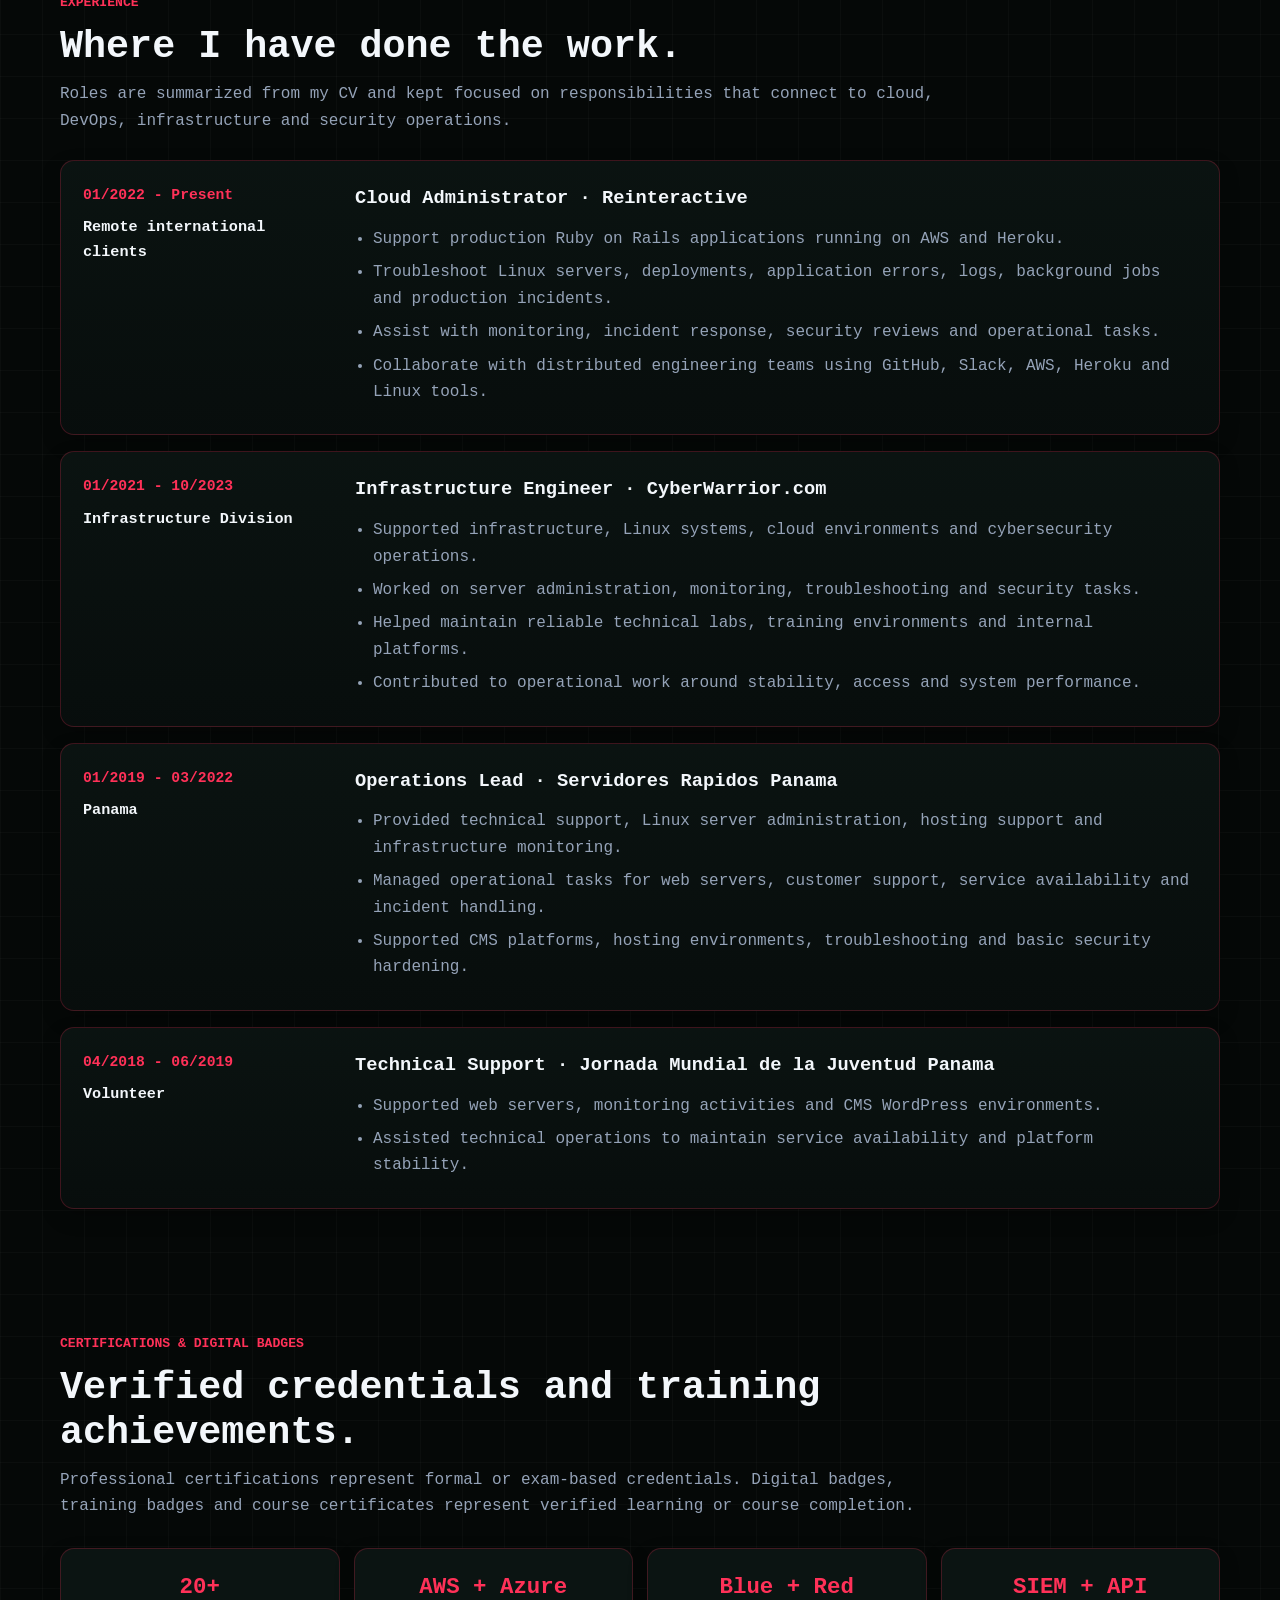
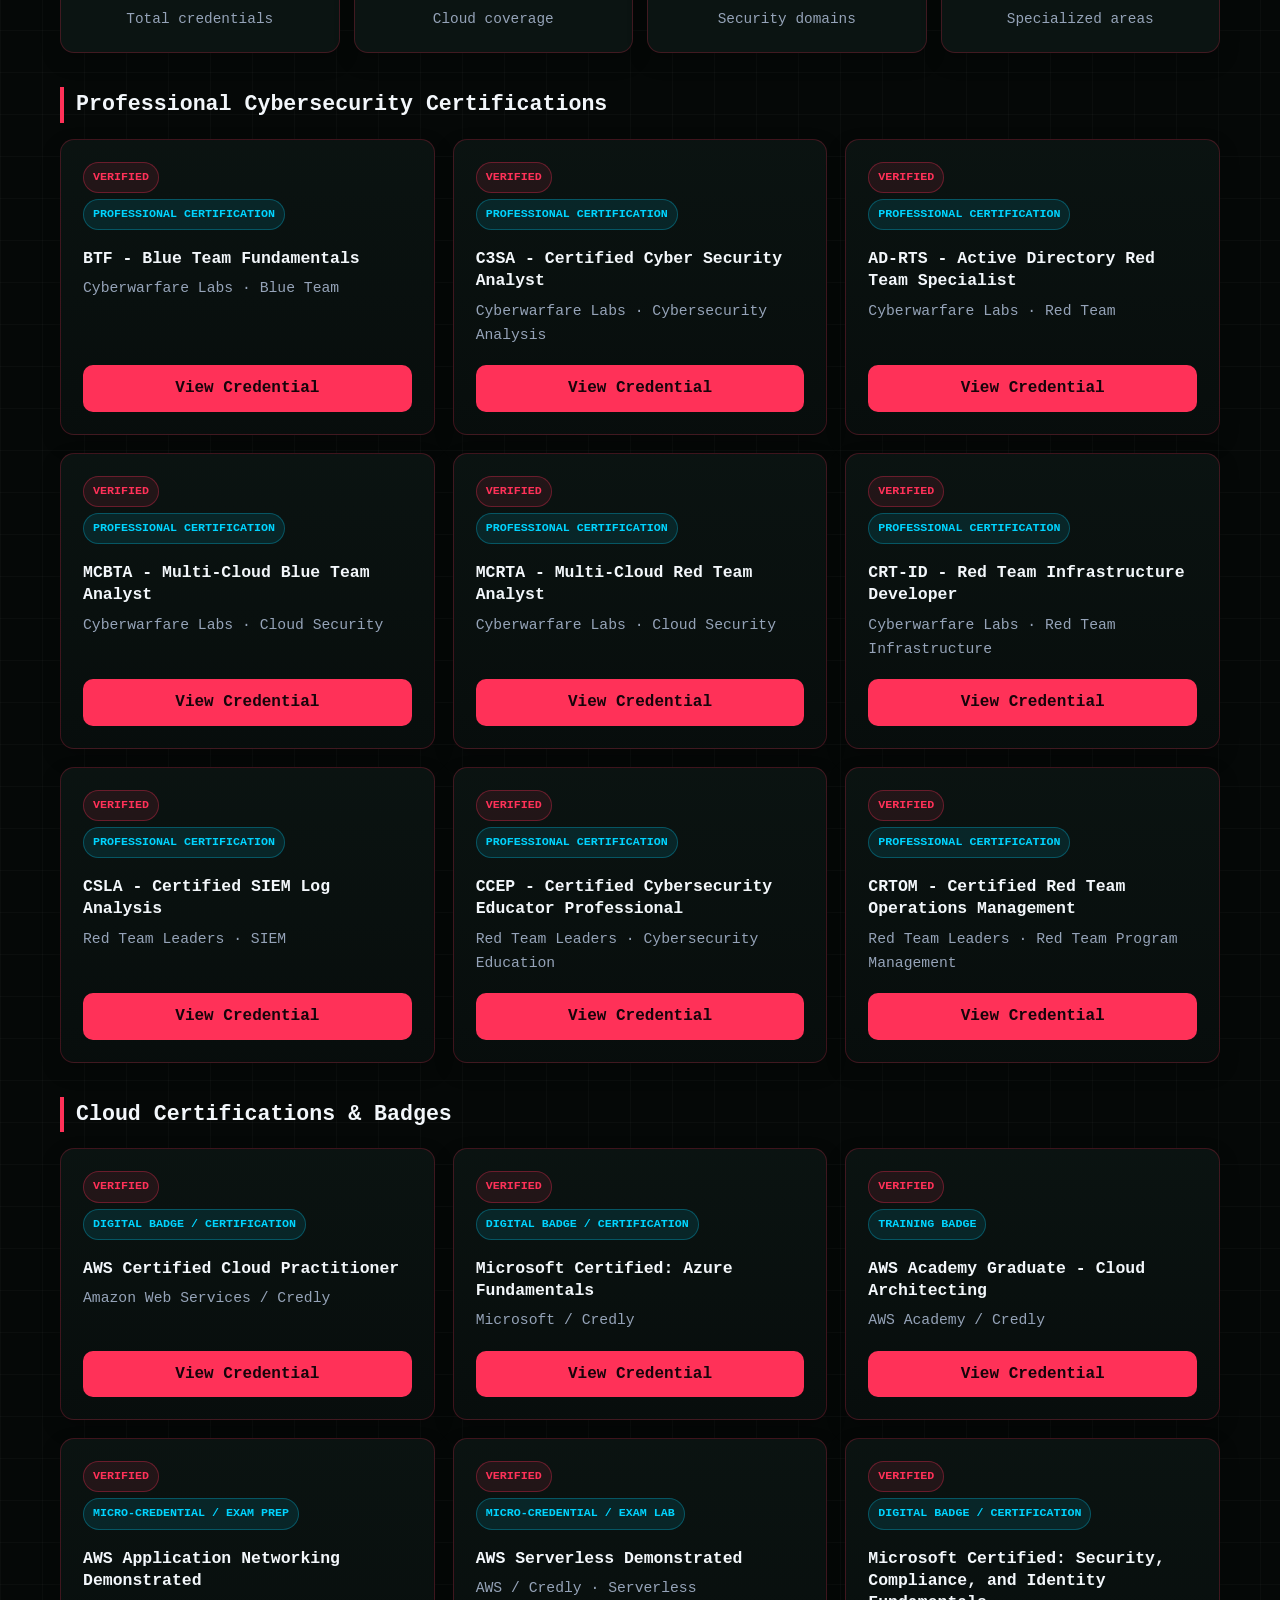
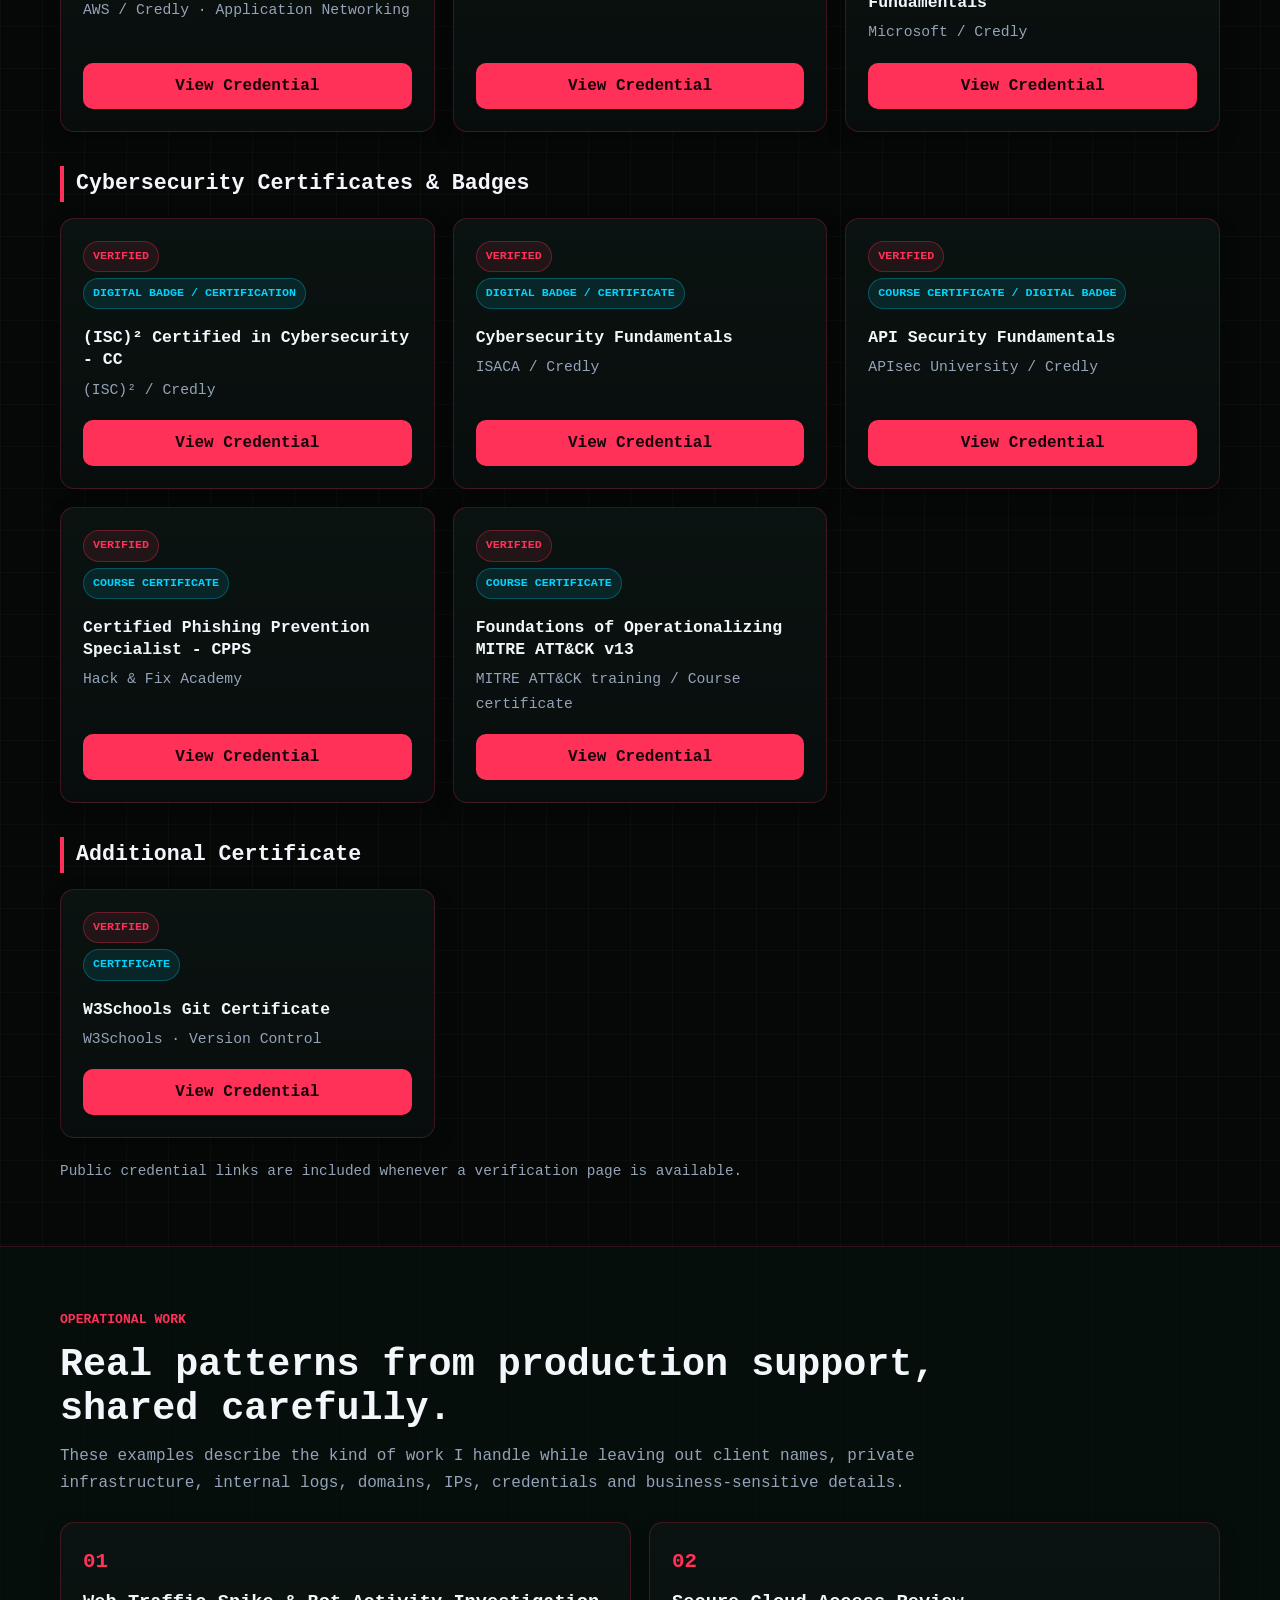
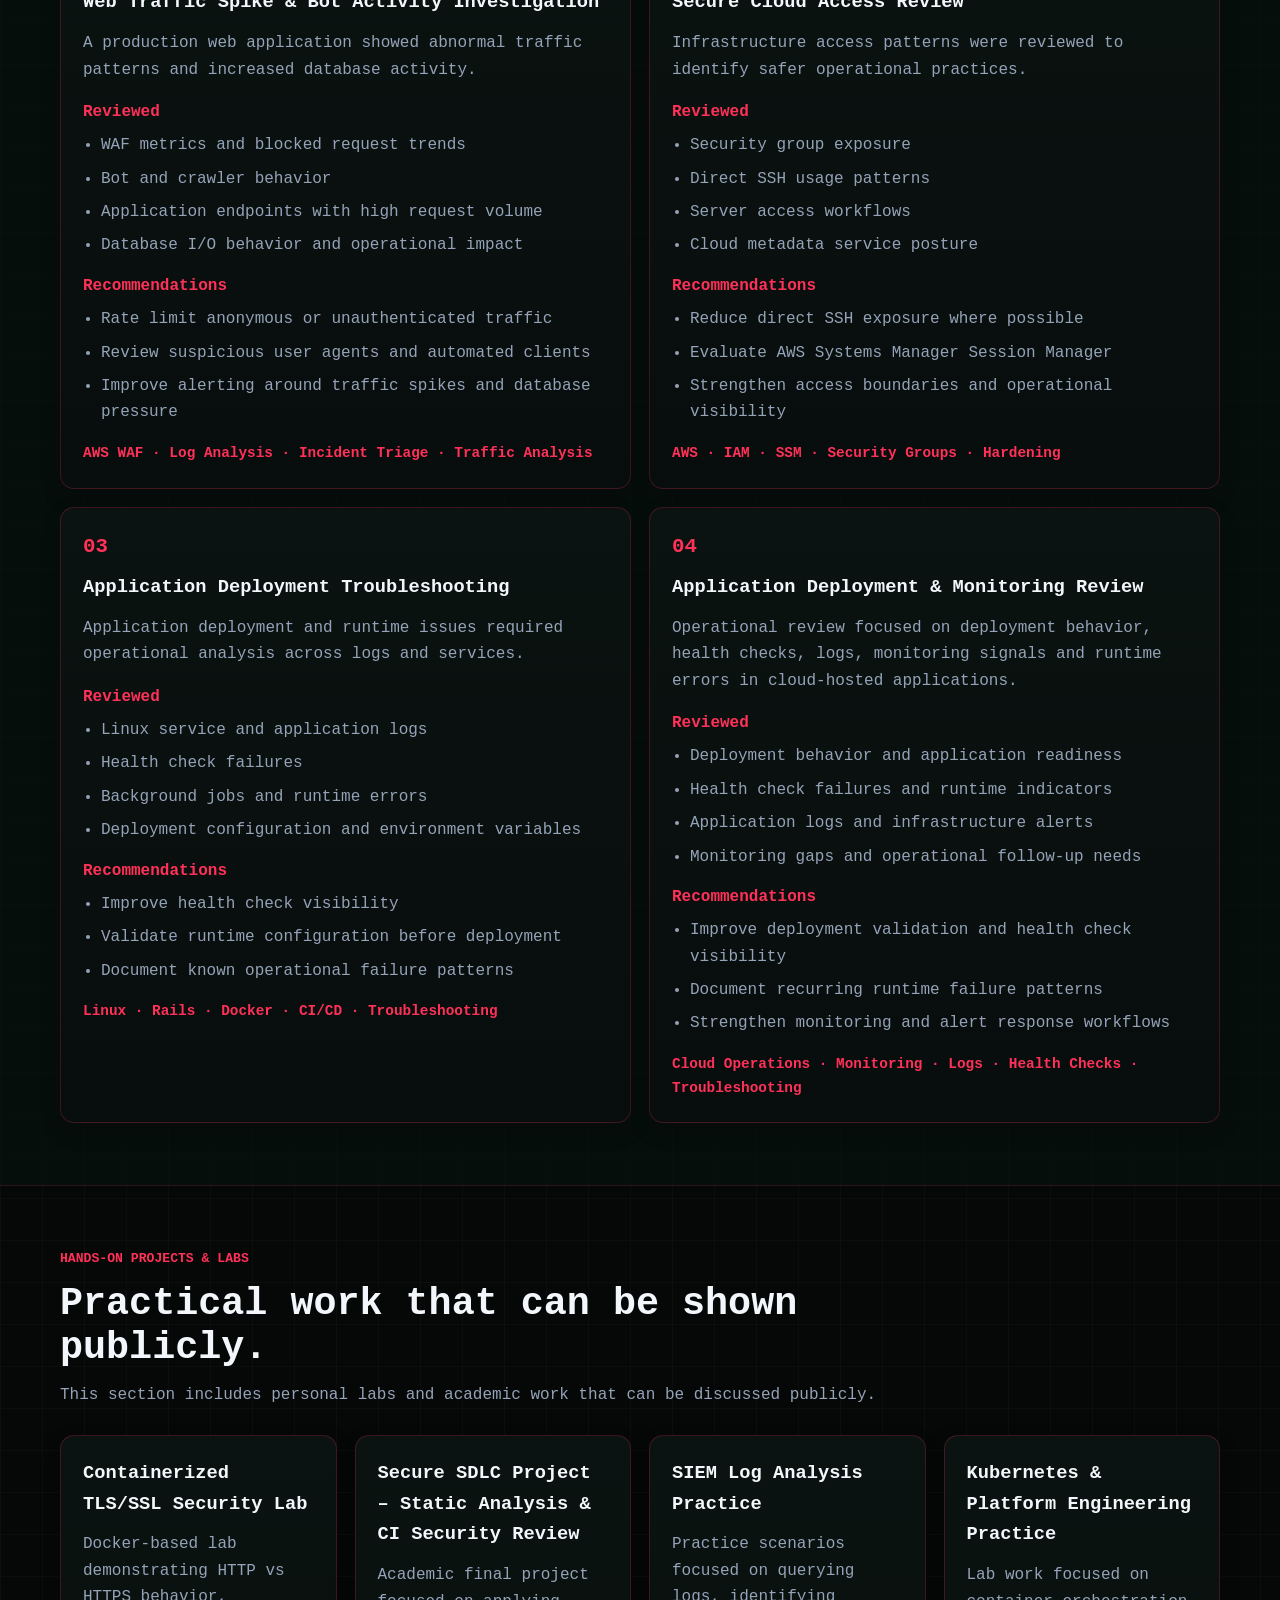
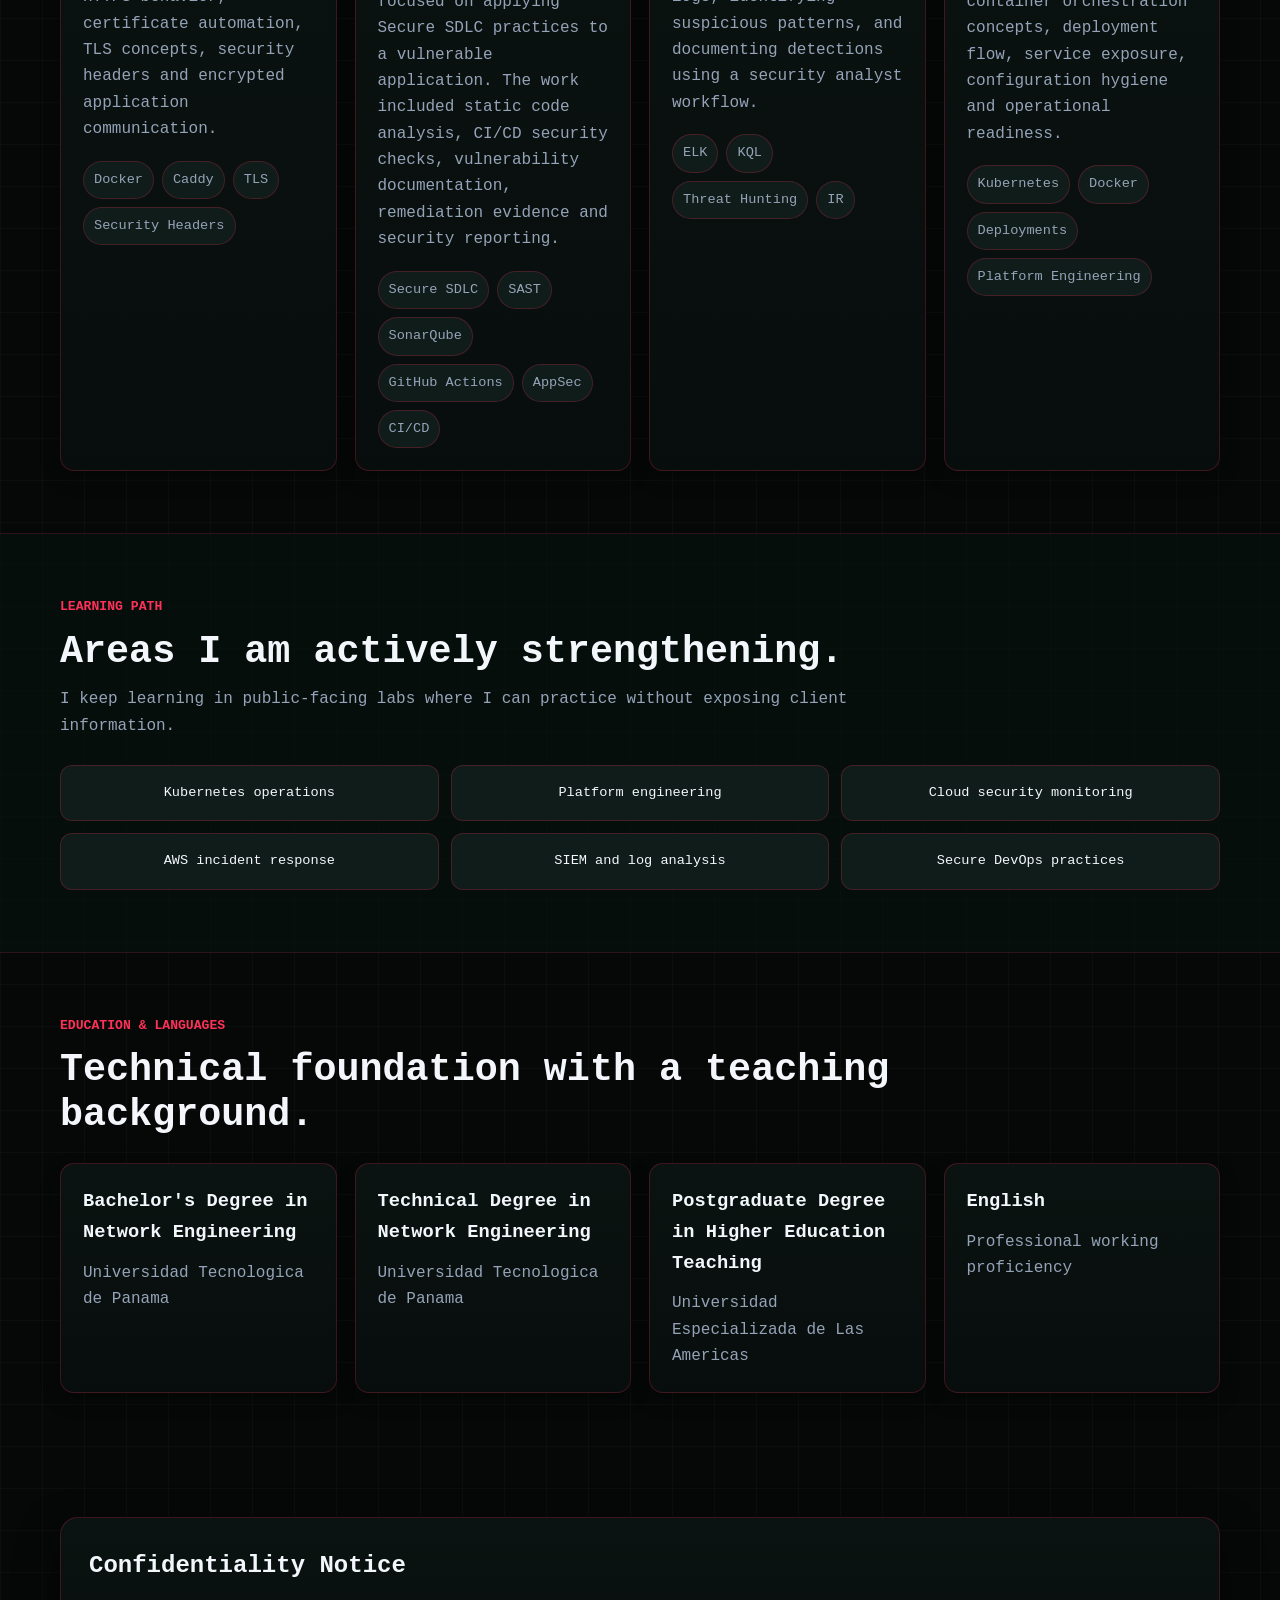
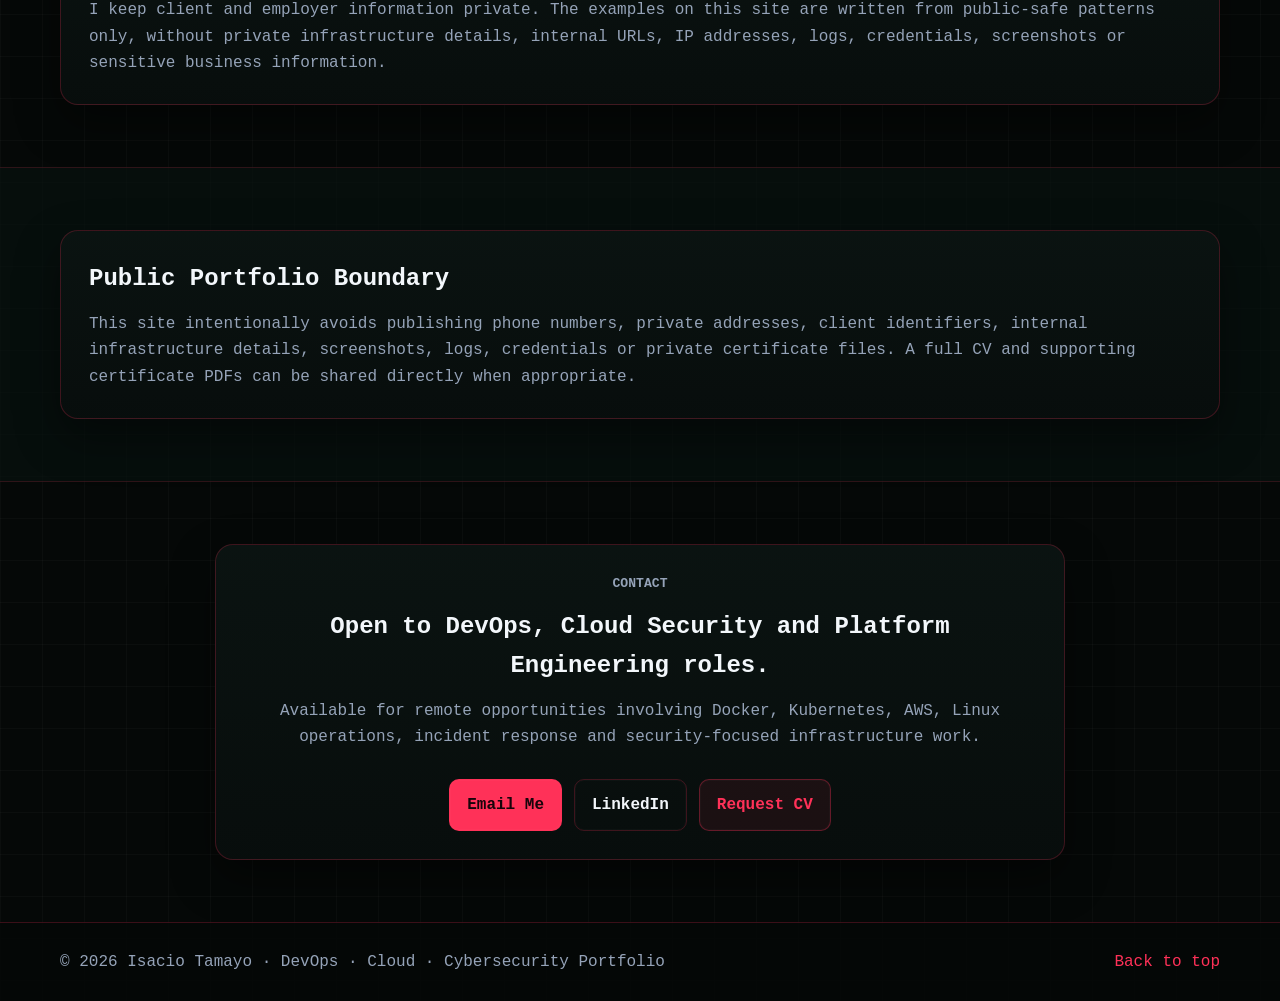
==== commit e0e3e05d: "update style al letteers" ====
--- a/index.html
+++ b/index.html
@@ -11,9 +11,11 @@
   <meta property="og:title" content="Isacio Tamayo | Cloud, DevOps & Cybersecurity Engineer" />
   <meta property="og:description" content="Portfolio covering Docker, Kubernetes, AWS, Linux operations, CI/CD, production troubleshooting, blue team analysis, red team labs and cloud security." />
   <meta property="og:type" content="website" />
+  <meta property="og:image" content="assets/img/brand/isacio-tamayo-hero.png" />
   <link rel="alternate" hreflang="en" href="index.html" />
   <link rel="alternate" hreflang="es" href="es.html" />
 
+  <link rel="icon" type="image/svg+xml" href="favicon.svg" />
   <link rel="stylesheet" href="assets/css/styles.css" />
 </head>
 
@@ -21,7 +23,7 @@
   <header class="site-header">
     <div class="container nav-wrap">
       <a class="brand" href="#top" aria-label="Home">
-        <span class="brand-mark">IT</span>
+        <span class="brand-mark"><img src="assets/img/brand/isacio-tamayo-logo.webp" alt="" /></span>
         <span>Isacio Tamayo</span>
       </a>
 
@@ -33,11 +35,11 @@
           <a href="#skills">Skills</a>
           <a href="#technologies">Tech Stack</a>
           <a href="#experience">Experience</a>
-          <a class="nav-priority" href="#certifications">Credentials</a>
+          <a href="#certifications">Credentials</a>
           <a href="#case-studies">Case Studies</a>
-          <a class="nav-priority" href="#projects">Projects</a>
-          <a class="nav-priority" href="guides/">Guides</a>
-          <a class="nav-priority" href="#contact">Contact</a>
+          <a href="#projects">Projects</a>
+          <a href="guides/">Guides</a>
+          <a href="#contact">Contact</a>
         </nav>
         <div class="language-switch" aria-label="Language selector">
           <a class="active" href="index.html" aria-current="page">EN</a>
--- a/assets/css/styles.css
+++ b/assets/css/styles.css
@@ -1,13 +1,11 @@
 :root{
   --bg:#050807;
-  --bg-alt:#07110f;
   --card:#0b1412;
   --card-2:#101c19;
   --text:#f3f7fb;
   --muted:#95a3b8;
   --accent:#ff3158;
   --accent-2:#00d4ff;
-  --danger:#ff3f6e;
   --border:rgba(255,49,88,.22);
   --shadow:0 18px 45px rgba(0,0,0,.42);
 }
@@ -28,6 +26,8 @@
   letter-spacing:0;
 }
 a{color:inherit}
+img{max-width:100%;display:block}
+p,h1,h2,h3,h4,li,a,span{overflow-wrap:break-word}
 a:focus-visible{outline:3px solid rgba(255,49,88,.55);outline-offset:4px}
 .container{width:min(1160px,92%);margin:0 auto}
 
@@ -38,11 +38,12 @@
   border-bottom:1px solid var(--border);
 }
 .nav-wrap{position:relative;display:flex;align-items:center;justify-content:space-between;gap:18px;padding:14px 0}
-.brand{display:flex;align-items:center;gap:10px;text-decoration:none;font-weight:900;letter-spacing:0;color:var(--text);text-transform:uppercase}
+.brand{display:flex;align-items:center;gap:10px;min-width:0;text-decoration:none;font-weight:900;letter-spacing:0;color:var(--text);text-transform:uppercase}
 .brand-mark{
-  width:38px;height:38px;border-radius:10px;display:grid;place-items:center;
-  background:linear-gradient(135deg,var(--accent),#0b1412 62%);color:#17040a;font-weight:900;box-shadow:0 0 20px rgba(255,49,88,.28);
-}
+  flex:0 0 38px;width:38px;height:38px;border-radius:10px;display:grid;place-items:center;
+  background:#0b1412;color:#17040a;font-weight:900;box-shadow:0 0 20px rgba(255,49,88,.28);overflow:hidden;
+}
+.brand-mark img{width:100%;height:100%;object-fit:cover}
 .nav-right{display:flex;align-items:center;justify-content:flex-end;gap:12px;min-width:0}
 .menu-toggle{position:absolute;inline-size:1px;block-size:1px;opacity:0;pointer-events:none}
 .menu-button{display:inline-flex;align-items:center;gap:9px;border:1px solid var(--border);border-radius:10px;padding:9px 12px;background:rgba(255,49,88,.08);color:var(--text);font-size:.82rem;font-weight:900;letter-spacing:0;line-height:1;text-transform:uppercase;cursor:pointer;transition:.2s ease;user-select:none}
@@ -52,9 +53,9 @@
 .menu-toggle:checked + .menu-button{background:var(--accent);color:#17040a;border-color:transparent}
 .menu-toggle:checked + .menu-button::before,.menu-toggle:checked + .menu-button::after{color:#17040a}
 .menu-toggle:checked + .menu-button::after{content:"-"}
-.desktop-nav{position:absolute;right:0;top:calc(100% + 10px);display:grid;grid-template-columns:repeat(3,minmax(150px,1fr));gap:8px;width:min(680px,92vw);padding:14px;border:1px solid var(--border);border-radius:14px;background:rgba(8,14,13,.97);box-shadow:var(--shadow),inset 0 0 28px rgba(255,49,88,.04);opacity:0;visibility:hidden;transform:translateY(-8px);transition:.2s ease;z-index:30}
+.desktop-nav{position:absolute;right:0;top:calc(100% + 10px);display:grid;grid-template-columns:repeat(3,minmax(0,1fr));gap:8px;width:min(680px,92vw);padding:14px;border:1px solid var(--border);border-radius:14px;background:rgba(8,14,13,.97);box-shadow:var(--shadow),inset 0 0 28px rgba(255,49,88,.04);opacity:0;visibility:hidden;transform:translateY(-8px);transition:.2s ease;z-index:30}
 .menu-toggle:checked ~ .desktop-nav{opacity:1;visibility:visible;transform:translateY(0)}
-.desktop-nav a{display:flex;align-items:center;min-height:42px;color:var(--muted);text-decoration:none;font-size:.84rem;font-weight:800;letter-spacing:0;text-transform:uppercase;transition:.2s ease;border-radius:9px;white-space:nowrap;border:1px solid rgba(255,49,88,.12);background:rgba(255,255,255,.025);padding:10px 11px}
+.desktop-nav a{display:flex;align-items:center;min-height:42px;color:var(--muted);text-decoration:none;font-size:.82rem;font-weight:800;letter-spacing:0;text-transform:uppercase;transition:.2s ease;border-radius:9px;white-space:normal;border:1px solid rgba(255,49,88,.12);background:rgba(255,255,255,.025);padding:10px 11px}
 .desktop-nav a::before{content:">";margin-right:8px;color:var(--accent)}
 .desktop-nav a:hover{color:var(--text);border-color:rgba(255,49,88,.48);background:rgba(255,49,88,.10)}
 .language-switch{display:flex;align-items:center;gap:4px;padding:4px;border:1px solid var(--border);border-radius:999px;background:rgba(11,20,18,.88)}
@@ -62,21 +63,23 @@
 .language-switch a:hover{color:var(--accent)}
 .language-switch a.active{background:var(--accent);color:#17040a}
 
-.hero{padding:86px 0 54px}
-.hero-grid{display:grid;grid-template-columns:1.35fr .9fr;gap:34px;align-items:center}
+.hero{position:relative;isolation:isolate;overflow:hidden;padding:86px 0 54px}
+.hero::before{content:"";position:absolute;inset:0;background:linear-gradient(90deg,rgba(5,8,7,.96) 0%,rgba(5,8,7,.82) 46%,rgba(5,8,7,.58) 100%),url("../img/brand/isacio-tamayo-hero.webp") center/cover no-repeat;opacity:.82;z-index:-2}
+.hero::after{content:"";position:absolute;inset:0;background:linear-gradient(rgba(255,255,255,.025) 1px,transparent 1px),linear-gradient(90deg,rgba(255,255,255,.025) 1px,transparent 1px);background-size:42px 42px;z-index:-1;pointer-events:none}
+.hero-grid{position:relative;display:grid;grid-template-columns:1.35fr .9fr;gap:34px;align-items:center}
 .eyebrow{color:var(--accent);font-size:.82rem;letter-spacing:0;text-transform:uppercase;font-weight:900;margin-bottom:12px}
 .hero h1{font-size:clamp(2.4rem,5vw,4.55rem);line-height:1.04;margin-bottom:20px;max-width:880px;text-shadow:0 0 24px rgba(255,49,88,.16)}
 .hero-text{max-width:780px;color:var(--muted);font-size:1.04rem}
 .hero-actions{display:flex;flex-wrap:wrap;gap:12px;margin-top:28px}
 .hero-actions.centered{justify-content:center}
-.btn{display:inline-flex;align-items:center;justify-content:center;padding:12px 17px;border-radius:10px;text-decoration:none;font-weight:850;border:1px solid var(--border);transition:.2s ease;background:rgba(11,20,18,.86);box-shadow:inset 0 0 0 1px rgba(255,255,255,.02)}
+.btn{display:inline-flex;align-items:center;justify-content:center;max-width:100%;padding:12px 17px;border-radius:10px;text-decoration:none;font-weight:850;border:1px solid var(--border);transition:.2s ease;background:rgba(11,20,18,.86);box-shadow:inset 0 0 0 1px rgba(255,255,255,.02)}
 .btn:focus-visible,.credential-card a:focus-visible{outline-offset:5px}
 .btn:hover{transform:translateY(-2px);box-shadow:0 10px 24px rgba(255,49,88,.16)}
 .btn.primary{background:var(--accent);color:#17040a;border-color:transparent}
 .btn.secondary{background:rgba(255,49,88,.08);color:var(--accent);border-color:rgba(255,49,88,.32)}
 .btn.ghost{background:transparent;color:var(--text)}
 .contact-pills{display:flex;flex-wrap:wrap;gap:10px;margin-top:22px}
-.contact-pills a{padding:8px 12px;border-radius:999px;text-decoration:none;color:var(--muted);background:var(--card);border:1px solid var(--border);font-size:.92rem}
+.contact-pills a{max-width:100%;padding:8px 12px;border-radius:999px;text-decoration:none;color:var(--muted);background:var(--card);border:1px solid var(--border);font-size:.92rem;overflow-wrap:anywhere}
 .contact-pills a:hover{color:var(--accent);border-color:rgba(255,49,88,.48)}
 
 .hero-card{background:linear-gradient(180deg,rgba(11,20,18,.96),rgba(7,17,15,.96));border:1px solid var(--border);border-radius:18px;padding:26px;box-shadow:var(--shadow),inset 0 0 34px rgba(255,49,88,.045);position:relative;overflow:hidden}
@@ -190,3 +193,22 @@
   .skills-grid,.case-grid,.project-grid,.credential-grid,.credential-grid.single,.credential-stats,.learning-grid,.education-grid,.security-grid,.guide-grid{grid-template-columns:1fr}
   .footer-inner{flex-direction:column;text-align:center}
 }
+@media(max-width:480px){
+  .container{width:min(100% - 28px,1160px)}
+  .hero h1{font-size:clamp(1.95rem,12vw,2.65rem);line-height:1.08}
+  .section-heading h2{font-size:clamp(1.45rem,8vw,2rem)}
+  .hero-actions,.contact-pills{gap:9px}
+  .btn{width:100%;padding:11px 13px}
+  .summary-card,.confidentiality-card,.contact-box,.hero-card,.skill-card,.case-card,.project-card,.credential-card,.experience-card,.education-card,.security-card,.guide-card{padding:18px}
+  .credential-stats div{padding:16px}
+  .tech-carousel::before,.tech-carousel::after{width:36px}
+  .tech-track{gap:8px;padding:14px}
+  .tech-track span{padding:8px 11px;font-size:.82rem}
+}
+@media(max-width:360px){
+  .language-switch a{min-width:30px;padding:5px 6px}
+  .menu-button span{display:none}
+  .menu-button{gap:7px;min-width:42px;justify-content:center}
+  .desktop-nav{padding:10px}
+}
+
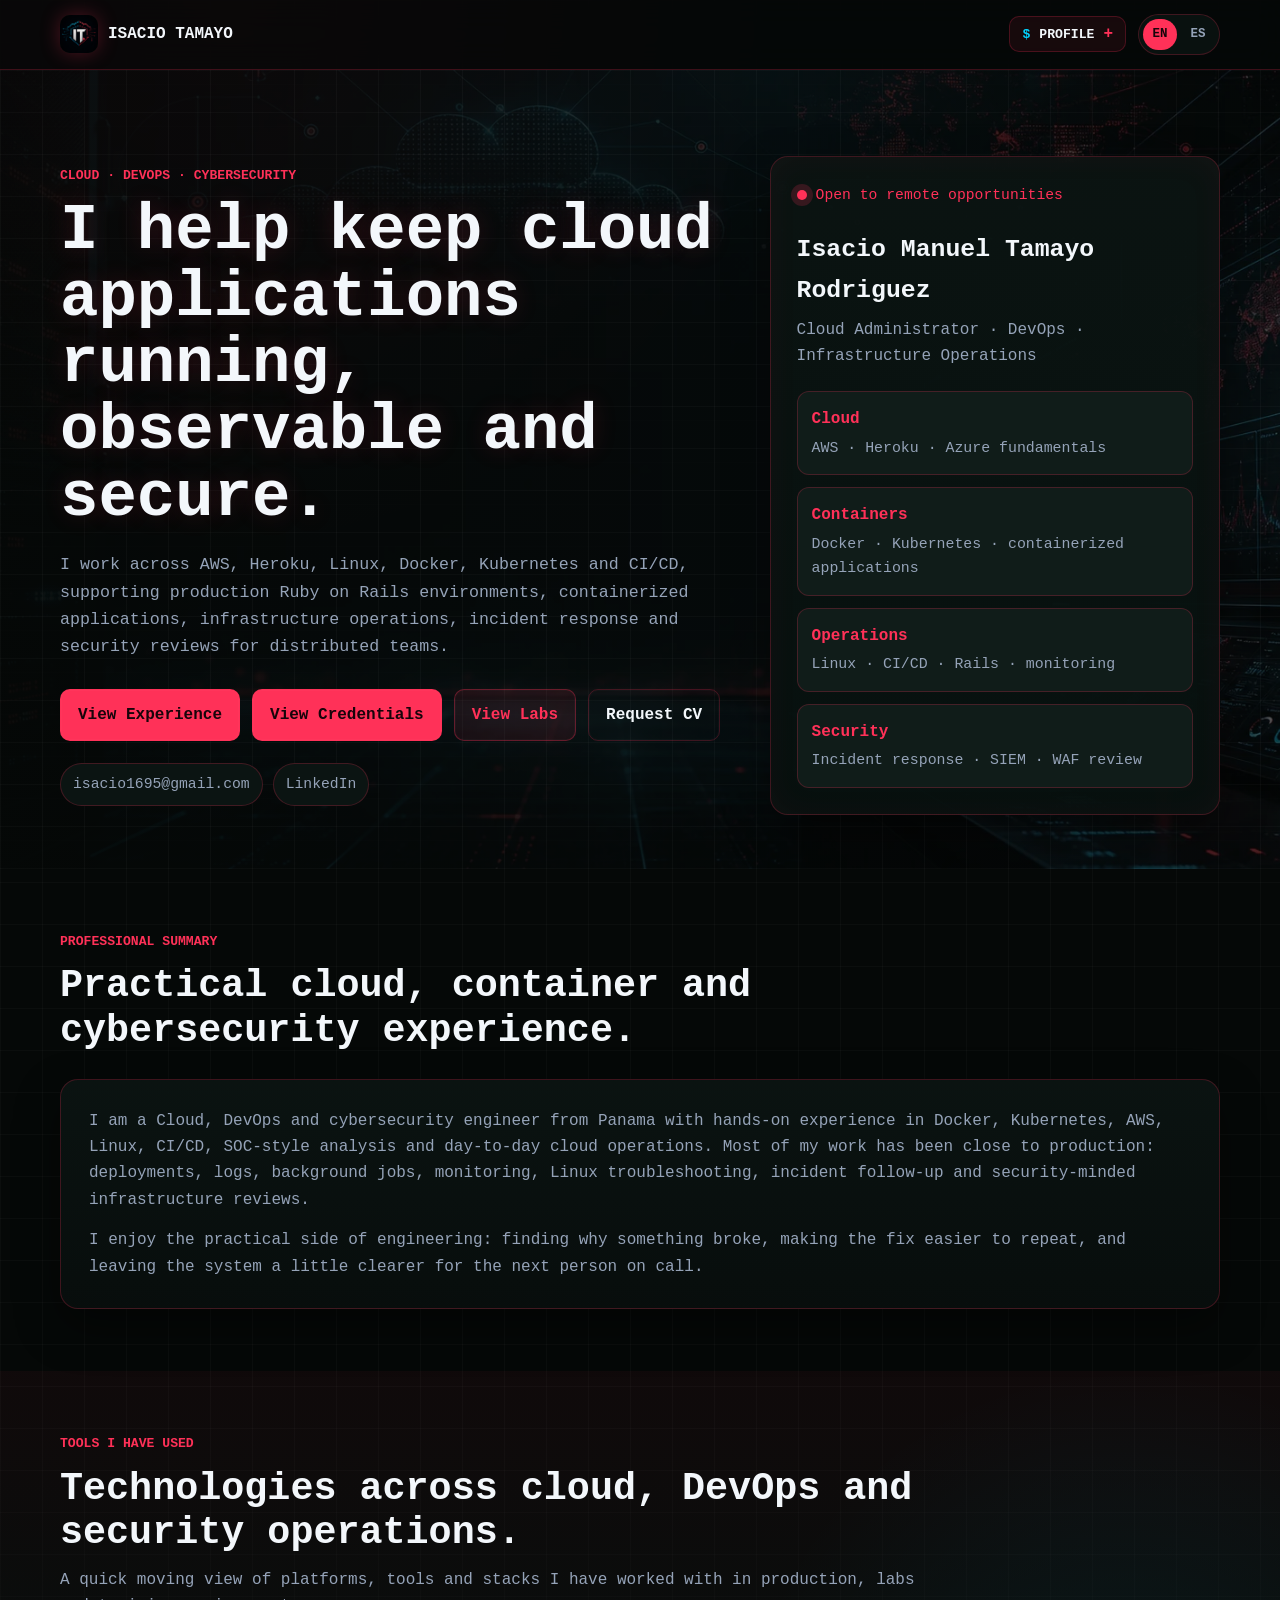
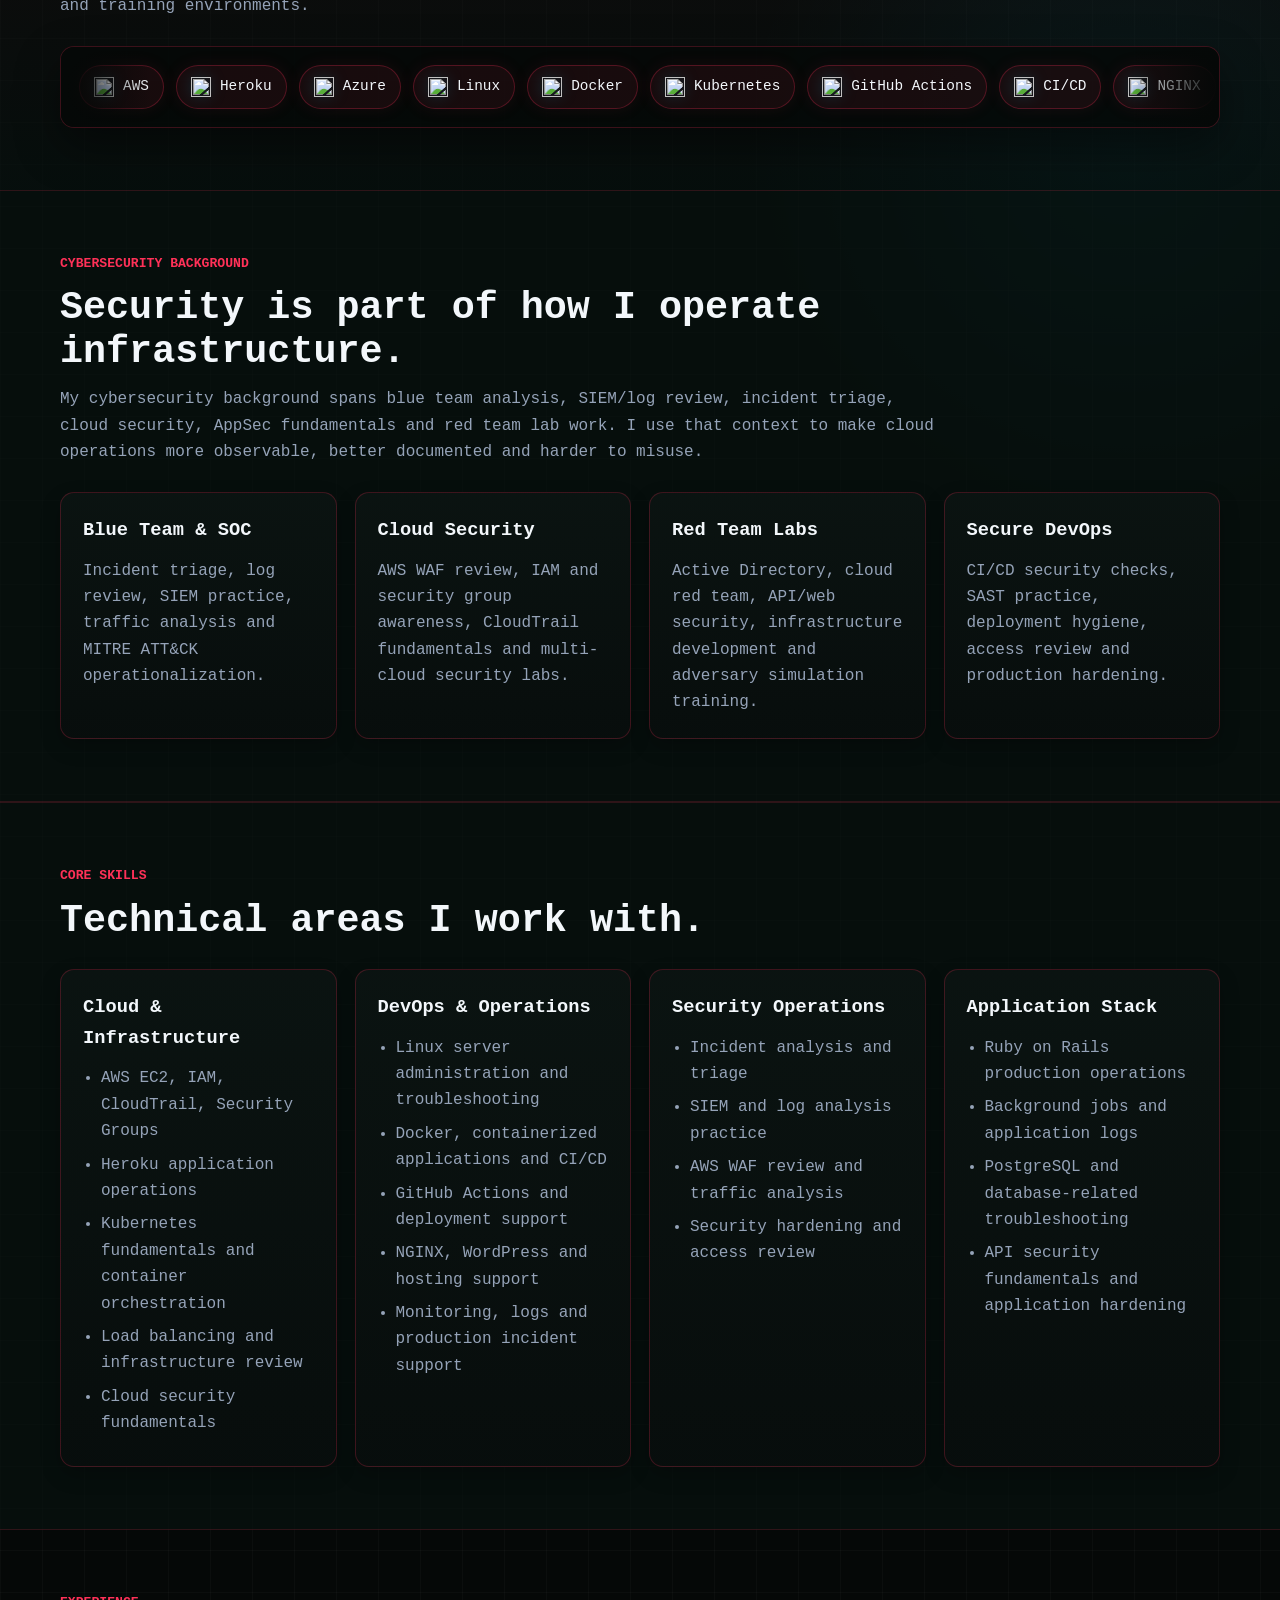
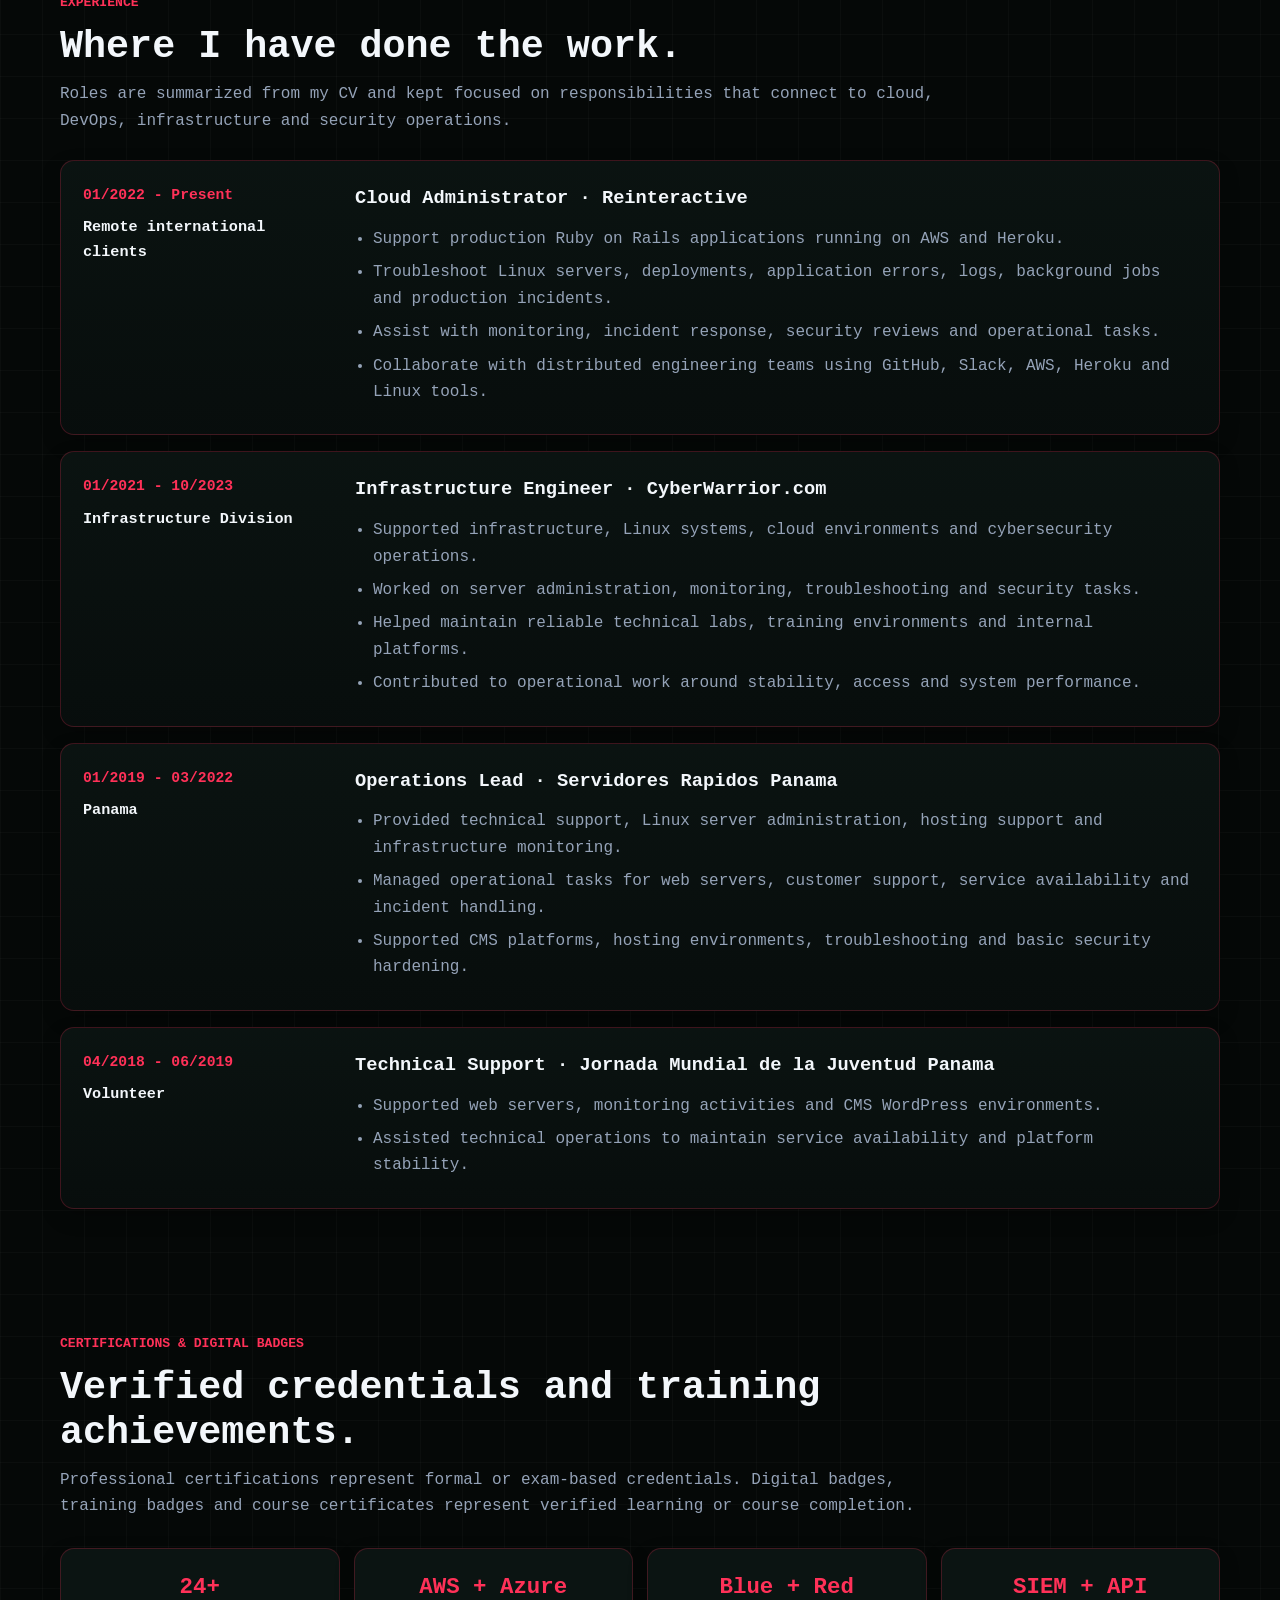
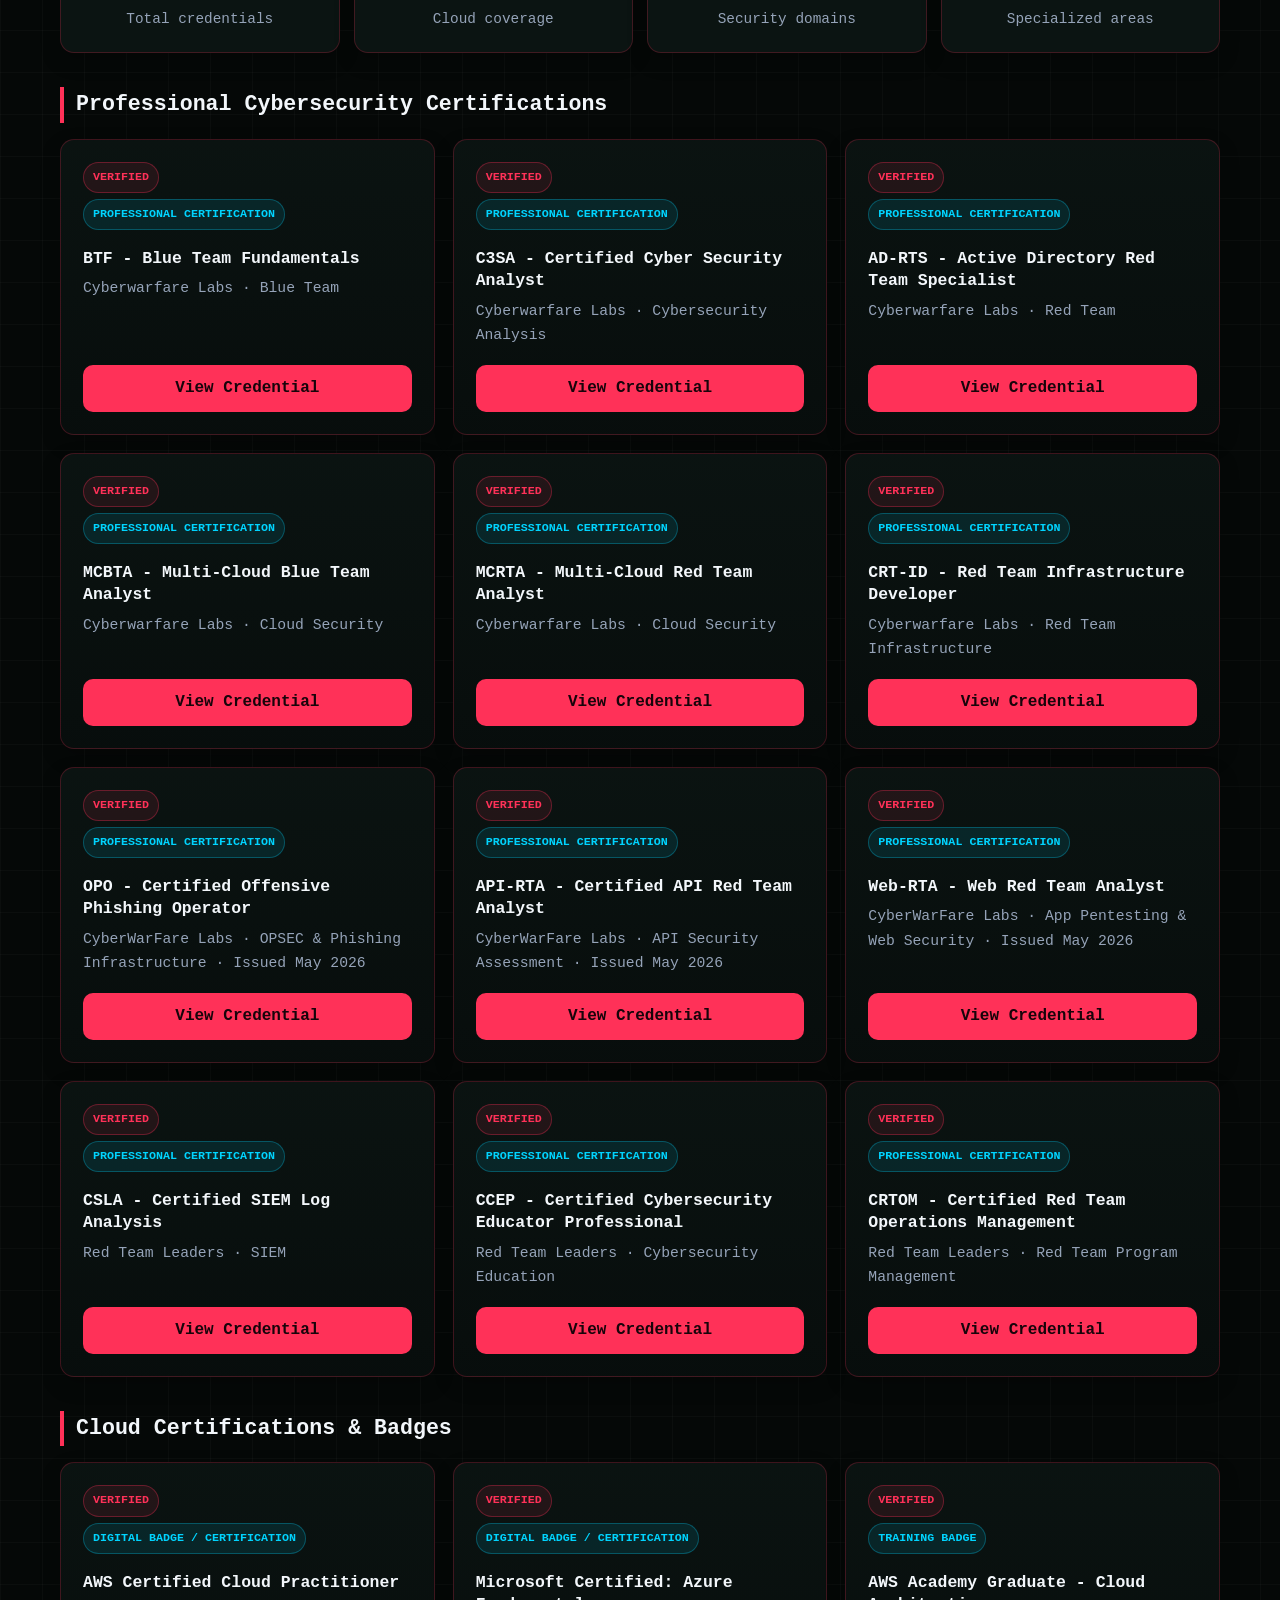
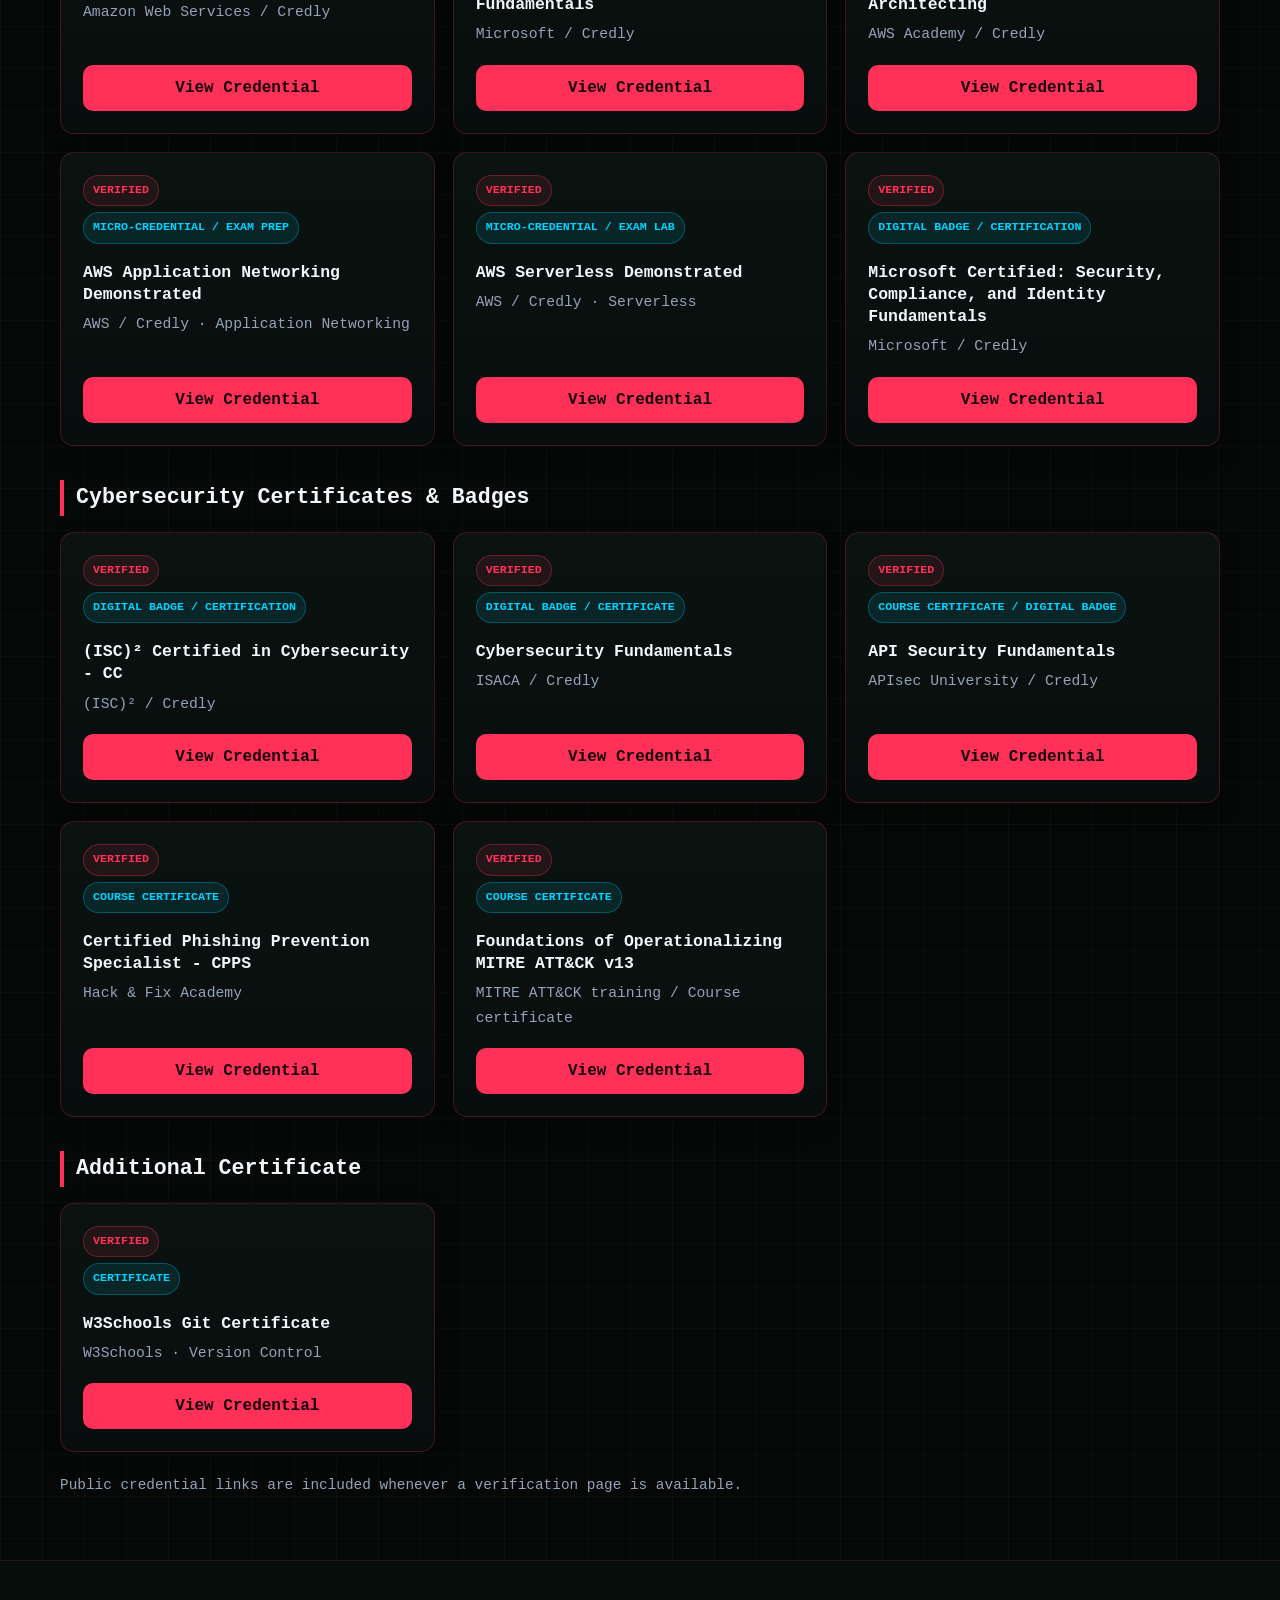
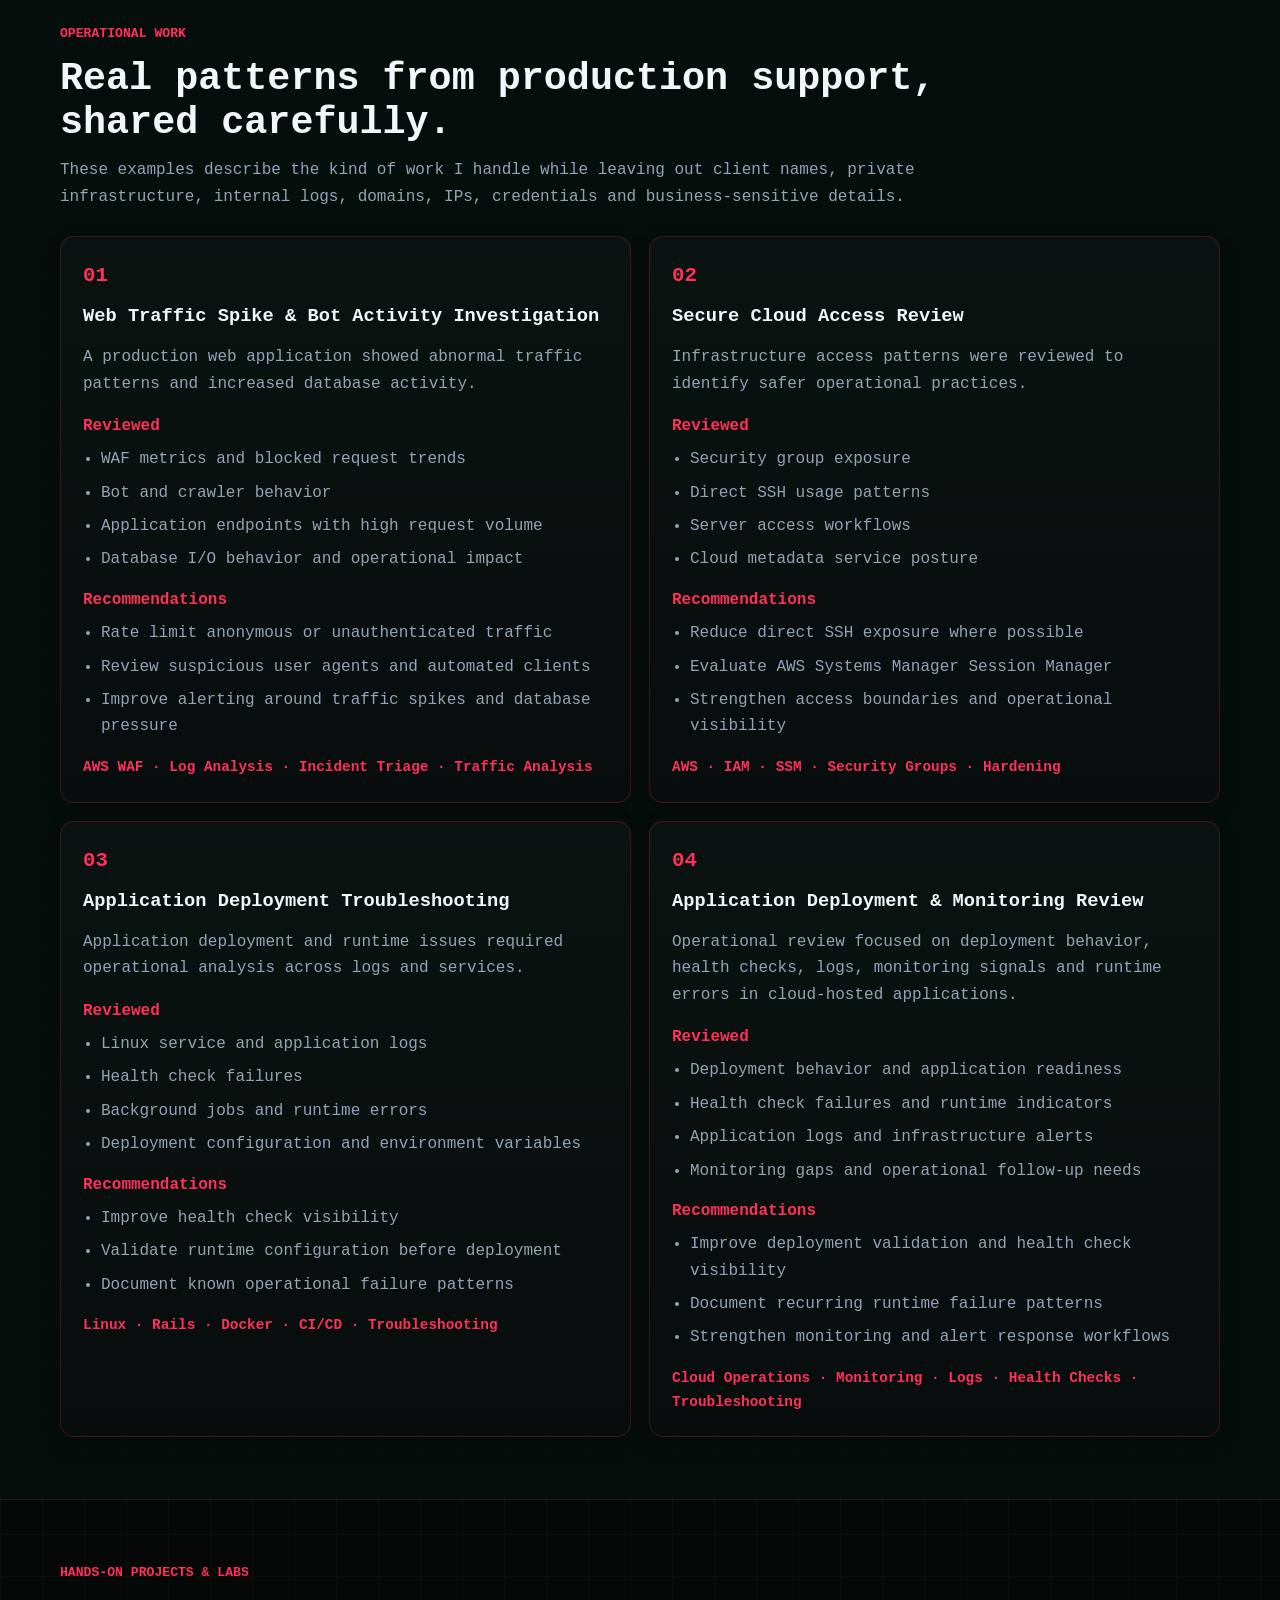
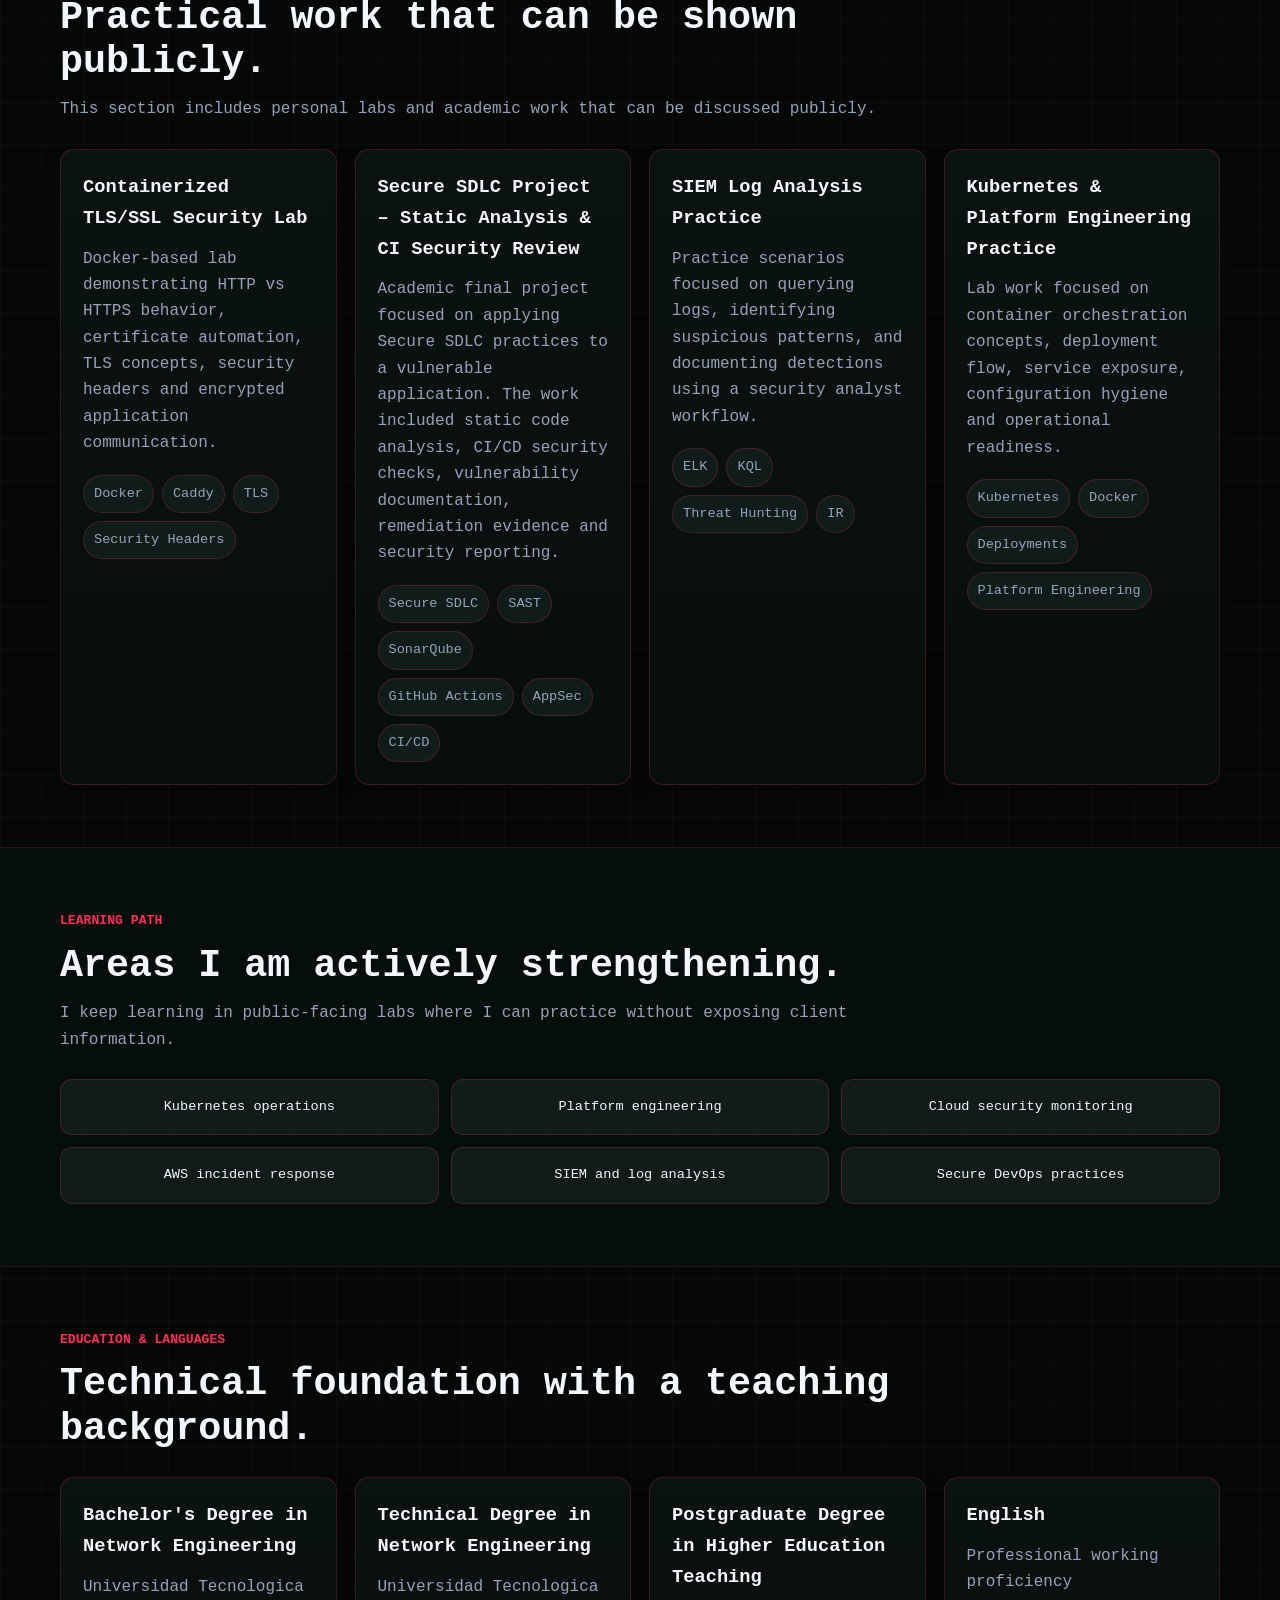
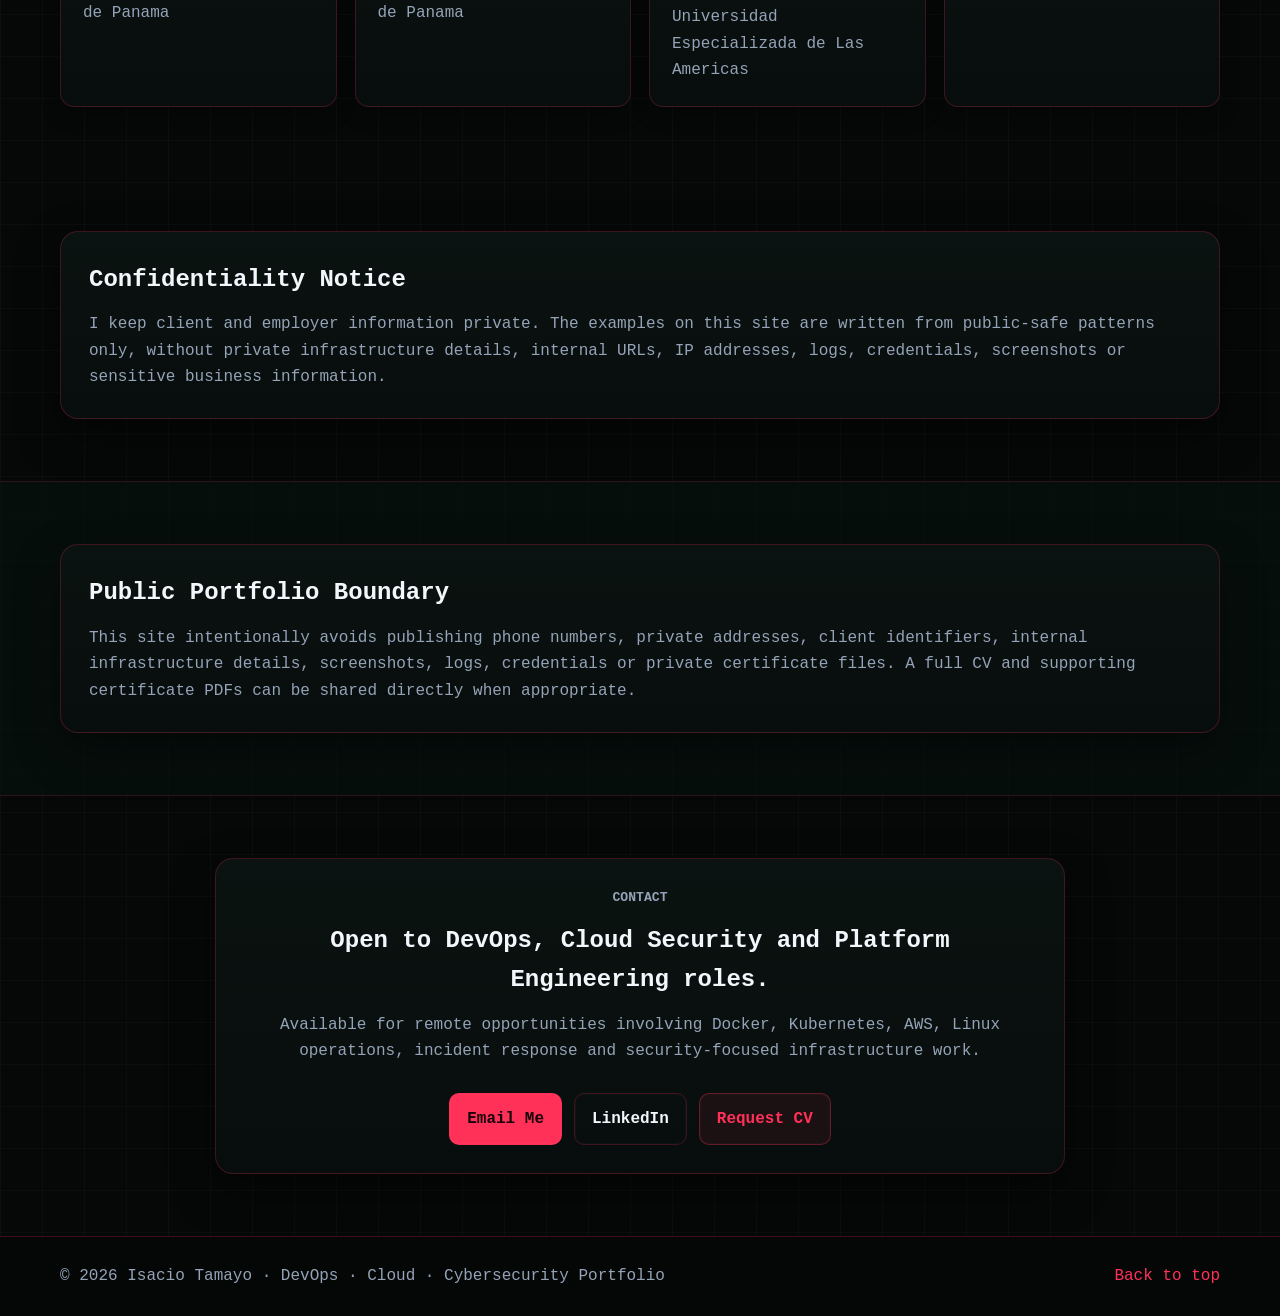
==== commit d4674f55: "update cred" ====
--- a/index.html
+++ b/index.html
@@ -7,13 +7,30 @@
   <title>Isacio Tamayo | Cloud, DevOps & Cybersecurity Engineer</title>
   <meta name="description" content="Cloud, DevOps and Cybersecurity portfolio for Isacio Tamayo, focused on Docker, Kubernetes, AWS, Linux, CI/CD, production support, cloud security and incident response." />
   <meta name="author" content="Isacio Tamayo" />
+  <link rel="canonical" href="https://isacio-tamayo.ponciop.online/" />
 
   <meta property="og:title" content="Isacio Tamayo | Cloud, DevOps & Cybersecurity Engineer" />
   <meta property="og:description" content="Portfolio covering Docker, Kubernetes, AWS, Linux operations, CI/CD, production troubleshooting, blue team analysis, red team labs and cloud security." />
   <meta property="og:type" content="website" />
-  <meta property="og:image" content="assets/img/brand/isacio-tamayo-hero.png" />
-  <link rel="alternate" hreflang="en" href="index.html" />
-  <link rel="alternate" hreflang="es" href="es.html" />
+  <meta property="og:url" content="https://isacio-tamayo.ponciop.online/" />
+  <meta property="og:site_name" content="Isacio Tamayo Portfolio" />
+  <meta property="og:locale" content="en_US" />
+  <meta property="og:locale:alternate" content="es_PA" />
+  <meta property="og:image" content="https://isacio-tamayo.ponciop.online/assets/img/brand/isacio-tamayo-wallpaper.png" />
+  <meta property="og:image:secure_url" content="https://isacio-tamayo.ponciop.online/assets/img/brand/isacio-tamayo-wallpaper.png" />
+  <meta property="og:image:type" content="image/png" />
+  <meta property="og:image:width" content="1672" />
+  <meta property="og:image:height" content="941" />
+  <meta property="og:image:alt" content="Isacio Tamayo Cloud DevOps Cybersecurity personal brand banner" />
+
+  <meta name="twitter:card" content="summary_large_image" />
+  <meta name="twitter:title" content="Isacio Tamayo | Cloud, DevOps & Cybersecurity Engineer" />
+  <meta name="twitter:description" content="Portfolio covering Docker, Kubernetes, AWS, Linux operations, CI/CD, production troubleshooting, blue team analysis, red team labs and cloud security." />
+  <meta name="twitter:image" content="https://isacio-tamayo.ponciop.online/assets/img/brand/isacio-tamayo-wallpaper.png" />
+
+  <link rel="alternate" hreflang="en" href="https://isacio-tamayo.ponciop.online/" />
+  <link rel="alternate" hreflang="es" href="https://isacio-tamayo.ponciop.online/es.html" />
+  <link rel="alternate" hreflang="x-default" href="https://isacio-tamayo.ponciop.online/" />
 
   <link rel="icon" type="image/svg+xml" href="favicon.svg" />
   <link rel="stylesheet" href="assets/css/styles.css" />
@@ -348,7 +365,7 @@
         </div>
 
         <div class="credential-stats">
-          <div><strong>20+</strong><span>Total credentials</span></div>
+          <div><strong>24+</strong><span>Total credentials</span></div>
           <div><strong>AWS + Azure</strong><span>Cloud coverage</span></div>
           <div><strong>Blue + Red</strong><span>Security domains</span></div>
           <div><strong>SIEM + API</strong><span>Specialized areas</span></div>
@@ -403,6 +420,30 @@
               <h4>CRT-ID - Red Team Infrastructure Developer</h4>
               <p>Cyberwarfare Labs · Red Team Infrastructure</p>
               <a href="https://labs.cyberwarfare.live/credential/achievement/69f3f2f10f828a8de6c752f9" target="_blank" rel="noopener noreferrer">View Credential</a>
+            </article>
+
+            <article class="credential-card">
+              <span class="badge verified">Verified</span>
+              <span class="badge type">Professional Certification</span>
+              <h4>OPO - Certified Offensive Phishing Operator</h4>
+              <p>CyberWarFare Labs · OPSEC & Phishing Infrastructure · Issued May 2026</p>
+              <a href="https://labs.cyberwarfare.live/credential/achievement/6a0940a0561ddc10b08a355a" target="_blank" rel="noopener noreferrer">View Credential</a>
+            </article>
+
+            <article class="credential-card">
+              <span class="badge verified">Verified</span>
+              <span class="badge type">Professional Certification</span>
+              <h4>API-RTA - Certified API Red Team Analyst</h4>
+              <p>CyberWarFare Labs · API Security Assessment · Issued May 2026</p>
+              <a href="https://labs.cyberwarfare.live/credential/achievement/6a06ca186d7fa552c3931be1" target="_blank" rel="noopener noreferrer">View Credential</a>
+            </article>
+
+            <article class="credential-card">
+              <span class="badge verified">Verified</span>
+              <span class="badge type">Professional Certification</span>
+              <h4>Web-RTA - Web Red Team Analyst</h4>
+              <p>CyberWarFare Labs · App Pentesting & Web Security · Issued May 2026</p>
+              <a href="https://labs.cyberwarfare.live/credential/achievement/69feee29bda8afb3718dbea6" target="_blank" rel="noopener noreferrer">View Credential</a>
             </article>
 
             <article class="credential-card">
